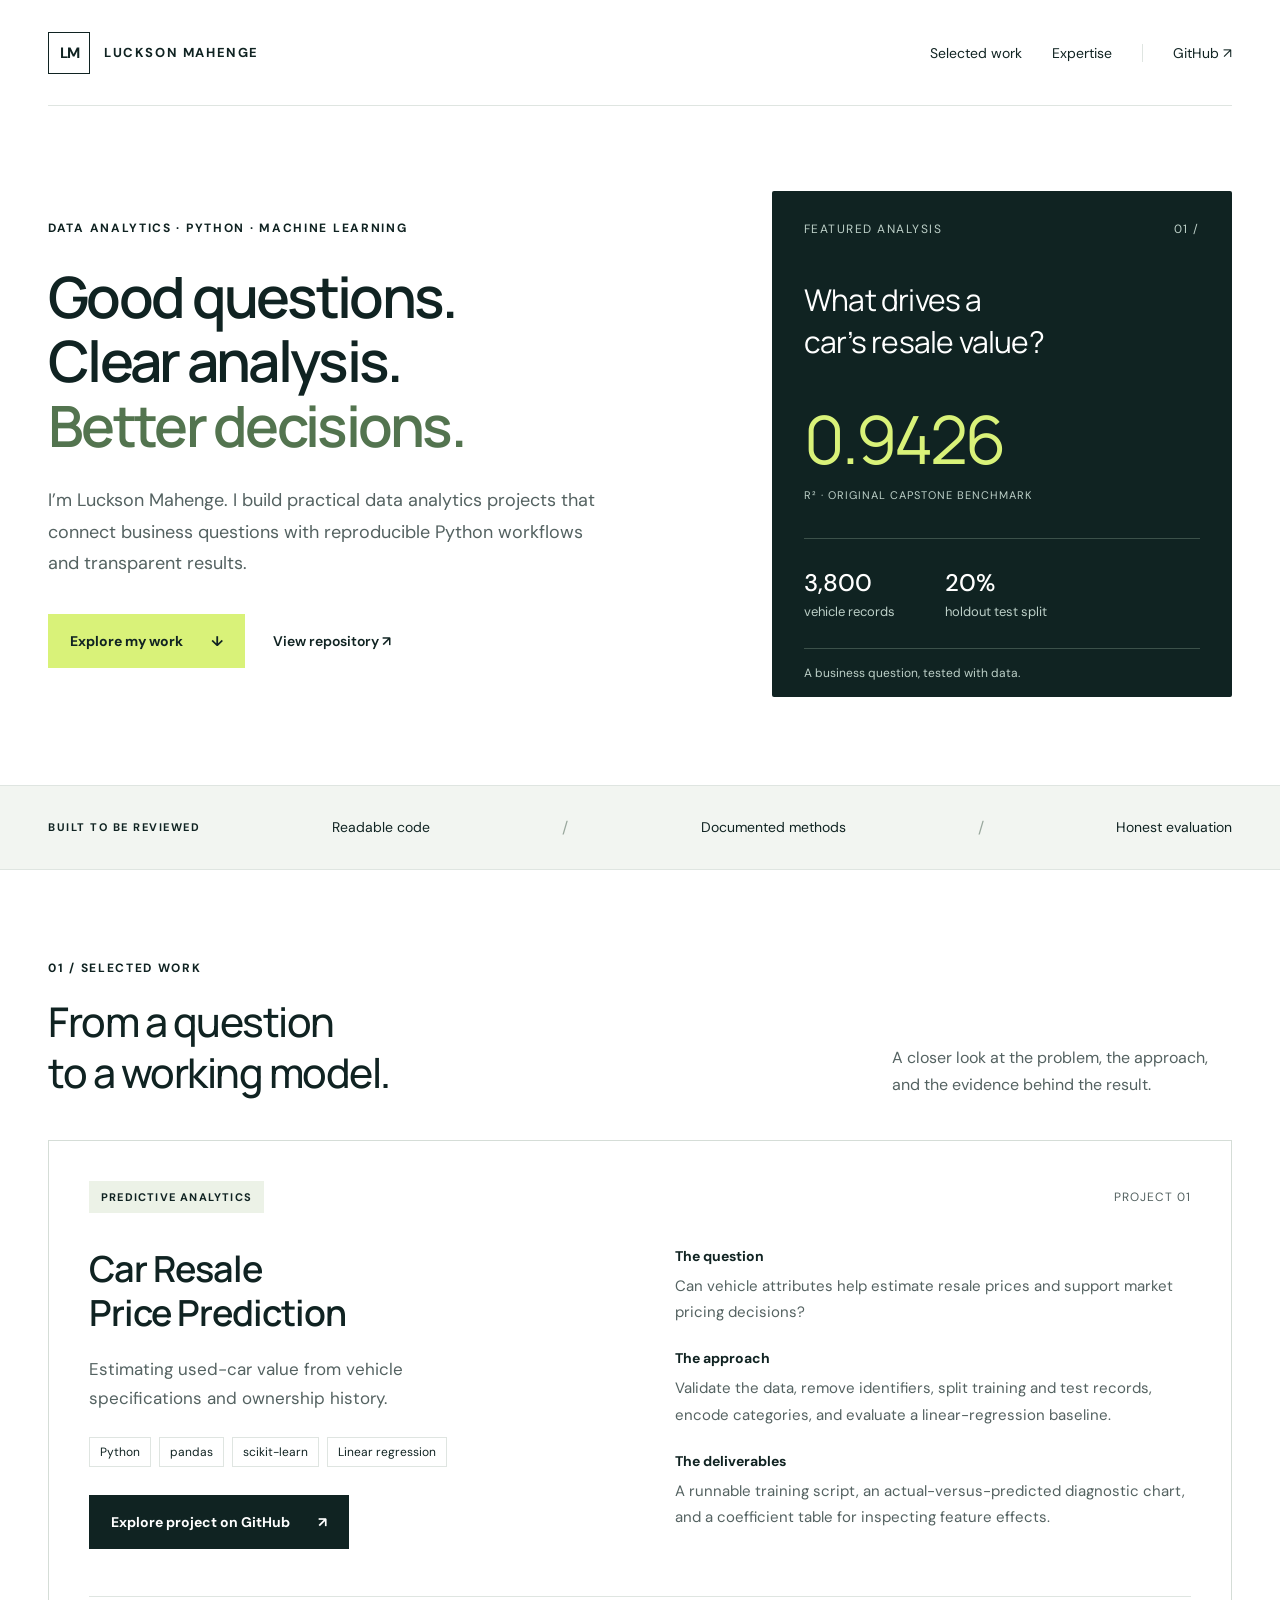
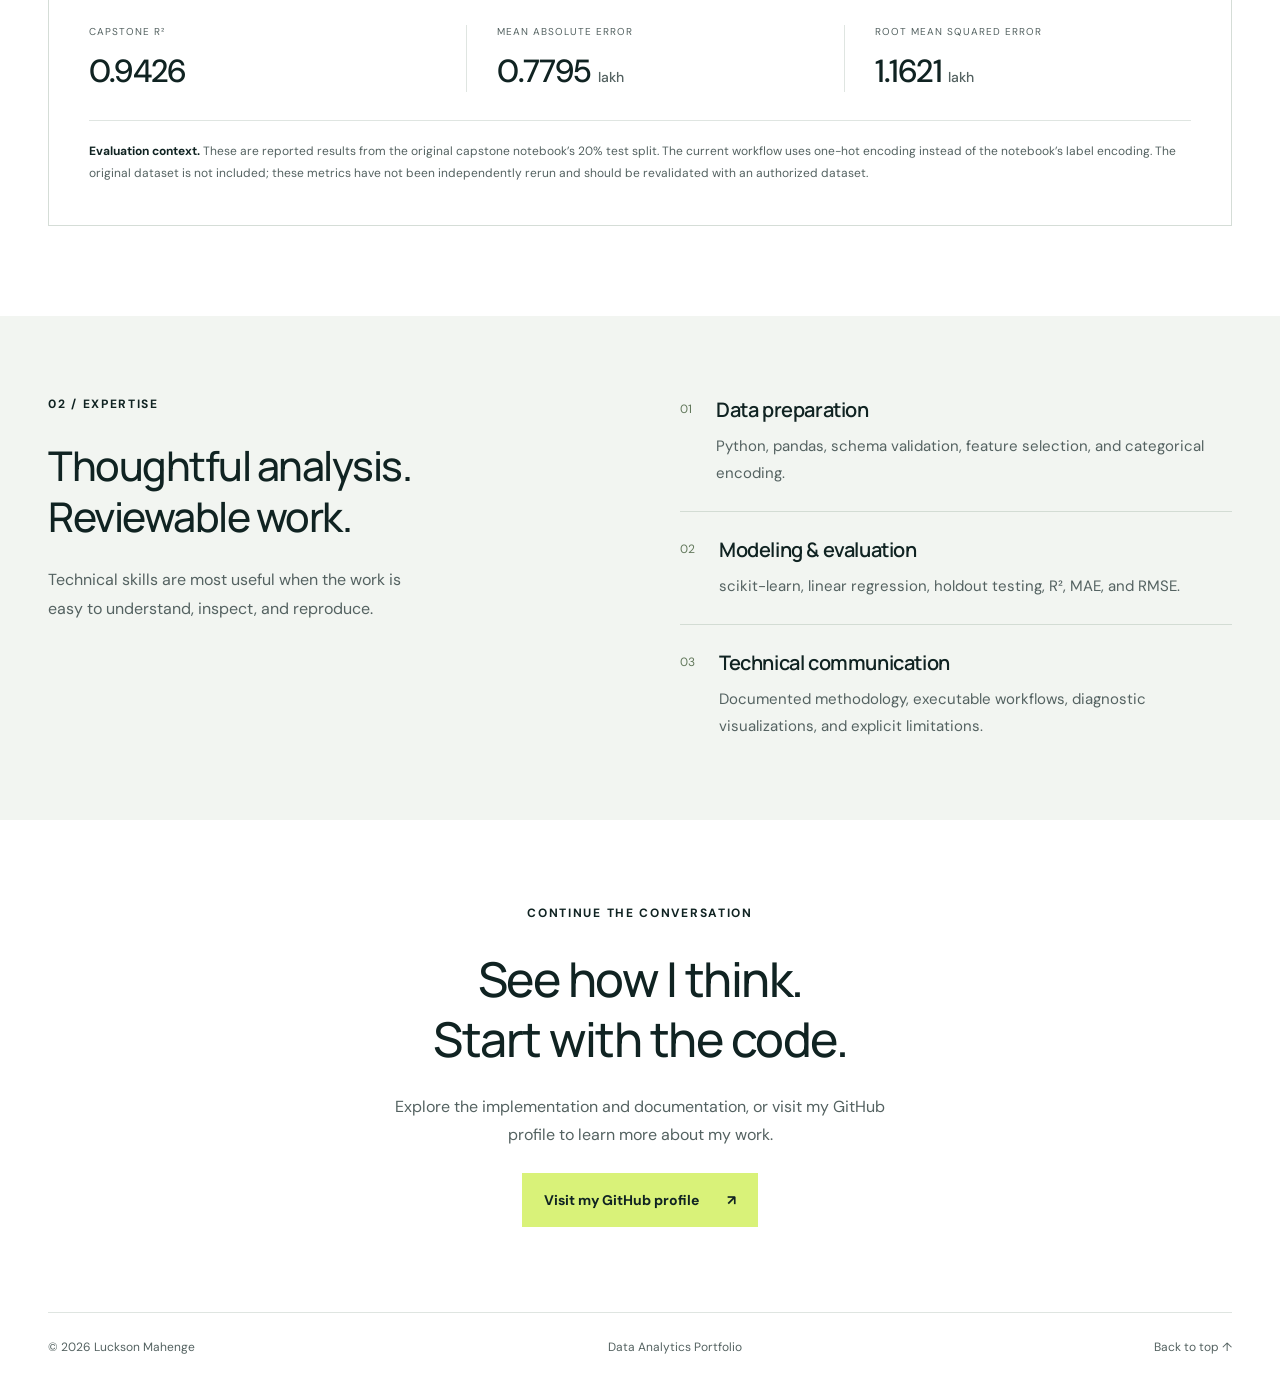
==== docs/index.html @ 67a55861 "Publish employer-focused Luckson Mahenge portfolio Update the GitHub Pages website with responsive l" ====
<!doctype html>
<html lang="en">
<head>
<meta charset="utf-8"><meta name="viewport" content="width=device-width,initial-scale=1">
<title>Luckson Mahenge — Data Analytics Portfolio</title>
<meta name="description" content="Explore Luckson Mahenge’s data analytics work: Python, reproducible regression workflows, and transparent model evaluation.">
<meta name="theme-color" content="#102322">
<link rel="icon" type="image/svg+xml" href="data:image/svg+xml,%3Csvg xmlns='http://www.w3.org/2000/svg' viewBox='0 0 32 32'%3E%3Crect width='32' height='32' rx='6' fill='%23102322'/%3E%3Cpath d='M8 8v16h16v-4H12V8z' fill='%23d9f279'/%3E%3C/svg%3E">
<link rel="stylesheet" href="styles.css">
</head>
<body id="top">
<a class="skip" href="#main">Skip to content</a>
<header class="wrap nav"><a class="brand" href="#top" aria-label="Luckson Mahenge home"><span class="monogram">LM</span><span>LUCKSON MAHENGE</span></a><nav aria-label="Main navigation"><a href="#work">Selected work</a><a href="#skills">Expertise</a><a class="nav-github" href="https://github.com/luckson-git">GitHub <span aria-hidden="true">↗</span></a></nav></header>
<main id="main">
<section class="hero wrap" aria-labelledby="hero-title"><div class="hero-copy"><p class="eyebrow">DATA ANALYTICS · PYTHON · MACHINE LEARNING</p><h1 id="hero-title">Good questions.<br>Clear analysis.<br><span>Better decisions.</span></h1><p class="intro">I’m Luckson Mahenge. I build practical data analytics projects that connect business questions with reproducible Python workflows and transparent results.</p><div class="actions"><a class="button primary" href="#work">Explore my work <span aria-hidden="true">↓</span></a><a class="text-link" href="https://github.com/luckson-git/my-portfolio">View repository <span aria-hidden="true">↗</span></a></div></div><aside class="hero-note"><div class="note-top"><span>FEATURED ANALYSIS</span><span>01 /</span></div><p class="note-title">What drives a<br>car’s resale value?</p><div class="big-score"><span>0.9426</span><small>R² · ORIGINAL CAPSTONE BENCHMARK</small></div><div class="note-bottom"><div><strong>3,800</strong><span>vehicle records</span></div><div><strong>20%</strong><span>holdout test split</span></div></div><p class="note-foot">A business question, tested with data.</p></aside></section>
<div class="strip"><div class="wrap"><span>BUILT TO BE REVIEWED</span><p>Readable code</p><i aria-hidden="true">/</i><p>Documented methods</p><i aria-hidden="true">/</i><p>Honest evaluation</p></div></div>
<section class="work wrap" id="work"><div class="section-head"><div><p class="eyebrow">01 / SELECTED WORK</p><h2>From a question<br>to a working model.</h2></div><p>A closer look at the problem, the approach, and the evidence behind the result.</p></div>
<article class="project"><div class="project-heading"><span class="pill">PREDICTIVE ANALYTICS</span><span class="project-index">PROJECT 01</span></div><div class="project-grid"><div><h3>Car Resale<br>Price Prediction</h3><p class="project-lede">Estimating used-car value from vehicle specifications and ownership history.</p><ul class="tags" aria-label="Project technologies"><li>Python</li><li>pandas</li><li>scikit-learn</li><li>Linear regression</li></ul><a class="button dark" href="https://github.com/luckson-git/my-portfolio/tree/main/car-price-prediction">Explore project on GitHub <span aria-hidden="true">↗</span></a></div><div class="case-study"><div><h4>The question</h4><p>Can vehicle attributes help estimate resale prices and support market pricing decisions?</p></div><div><h4>The approach</h4><p>Validate the data, remove identifiers, split training and test records, encode categories, and evaluate a linear-regression baseline.</p></div><div><h4>The deliverables</h4><p>A runnable training script, an actual-versus-predicted diagnostic chart, and a coefficient table for inspecting feature effects.</p></div></div></div>
<div class="results"><div><span>CAPSTONE R²</span><strong>0.9426</strong></div><div><span>MEAN ABSOLUTE ERROR</span><strong>0.7795 <small>lakh</small></strong></div><div><span>ROOT MEAN SQUARED ERROR</span><strong>1.1621 <small>lakh</small></strong></div></div><p class="method-note"><strong>Evaluation context.</strong> These are reported results from the original capstone notebook’s 20% test split. The current workflow uses one-hot encoding instead of the notebook’s label encoding. The original dataset is not included; these metrics have not been independently rerun and should be revalidated with an authorized dataset.</p>
</article></section>
<section class="expertise" id="skills"><div class="wrap expertise-grid"><div><p class="eyebrow">02 / EXPERTISE</p><h2>Thoughtful analysis.<br>Reviewable work.</h2><p class="expertise-intro">Technical skills are most useful when the work is easy to understand, inspect, and reproduce.</p></div><div class="skills-list"><div><span>01</span><div><h3>Data preparation</h3><p>Python, pandas, schema validation, feature selection, and categorical encoding.</p></div></div><div><span>02</span><div><h3>Modeling & evaluation</h3><p>scikit-learn, linear regression, holdout testing, R², MAE, and RMSE.</p></div></div><div><span>03</span><div><h3>Technical communication</h3><p>Documented methodology, executable workflows, diagnostic visualizations, and explicit limitations.</p></div></div></div></div></section>
<section class="closing wrap"><p class="eyebrow">CONTINUE THE CONVERSATION</p><h2>See how I think.<br>Start with the code.</h2><p>Explore the implementation and documentation, or visit my GitHub profile to learn more about my work.</p><a class="button primary" href="https://github.com/luckson-git">Visit my GitHub profile <span aria-hidden="true">↗</span></a></section>
</main><footer class="wrap"><span>© 2026 Luckson Mahenge</span><span>Data Analytics Portfolio</span><a href="#top">Back to top ↑</a></footer>
</body></html>
---- docs/styles.css ----
@import url('https://fonts.googleapis.com/css2?family=DM+Sans:wght@400;500;600;700&family=Manrope:wght@400;500;600;700;800&display=swap');
:root{--ink:#102322;--paper:#fff;--muted:#546261;--accent:#d9f279;--line:#dfe5e1;font-family:'DM Sans',Arial,sans-serif;color:var(--ink);background:var(--paper);font-synthesis:none}*{box-sizing:border-box}html{scroll-behavior:smooth;scroll-padding-top:24px}body{margin:0}a{color:inherit;text-decoration:none}a:focus-visible{outline:3px solid #527500;outline-offset:6px}a:hover{text-decoration:underline;text-underline-offset:5px}.wrap{width:min(1200px,calc(100% - 96px));margin-inline:auto}.nav{min-height:106px;display:flex;align-items:center;justify-content:space-between;border-bottom:1px solid var(--line);gap:24px}.brand{display:flex;align-items:center;gap:14px;font-size:13px;letter-spacing:1.6px;font-weight:700}.monogram{display:grid;place-items:center;width:42px;height:42px;border:1px solid var(--ink);font-size:15px;letter-spacing:-1px}.nav nav{display:flex;gap:30px;font-size:14px;align-items:center}.nav-github{border-left:1px solid var(--line);padding-left:30px}.hero{display:grid;grid-template-columns:1.4fr 1fr;gap:80px;padding-block:85px 88px;align-items:center}.eyebrow{font-size:12px;font-weight:700;letter-spacing:1.7px;margin:0 0 28px}h1,h2,h3,p{margin-top:0}h1,h2,h3{font-family:Manrope,Arial,sans-serif}h1{font-size:clamp(42px,4.45vw,64px);line-height:1.13;letter-spacing:-2.7px;font-weight:600;margin-bottom:28px}h1>span{color:#53744f}.intro{font-size:18px;line-height:1.75;max-width:560px;color:var(--muted)}.actions{display:flex;align-items:center;gap:28px;margin-top:34px}.button{display:inline-flex;justify-content:space-between;align-items:center;gap:28px;font-size:14px;font-weight:700;padding:18px 22px;min-height:54px;transition:transform .2s,background .2s}.button:hover{transform:translateY(-2px);text-decoration:none}.primary{background:var(--accent);color:var(--ink)}.primary:hover{background:#c9e762}.text-link{font-size:14px;font-weight:600}.hero-note{background:var(--ink);color:white;padding:30px 32px 0;position:relative;border-radius:2px}.note-top{display:flex;justify-content:space-between;font-size:12px;letter-spacing:1.5px;color:#bdd0c8}.note-title{font-family:Manrope,Arial,sans-serif;font-size:30px;line-height:1.4;margin-top:42px;letter-spacing:-.8px}.big-score{padding:3px 0 34px;border-bottom:1px solid #3c514a}.big-score>span{font-family:Manrope,Arial,sans-serif;display:block;font-size:clamp(46px,5.2vw,74px);line-height:1.3;letter-spacing:-3px;color:var(--accent)}.big-score small{font-size:11px;letter-spacing:1px;color:#bdd0c8}.note-bottom{display:flex;gap:50px;padding-block:28px}.note-bottom strong{font-size:24px;display:block;font-weight:500}.note-bottom span{display:block;font-size:13px;color:#bdd0c8;margin-top:5px}.note-foot{font-size:12px;color:#bdd0c8;border-top:1px solid #3c514a;padding:16px 0;margin:0}.strip{background:#f2f5f1;border-block:1px solid var(--line)}.strip .wrap{display:flex;align-items:center;justify-content:space-between;gap:18px;min-height:83px}.strip span{font-size:11px;letter-spacing:1.5px;font-weight:700}.strip p{margin:0;font-size:14px}.strip i{color:#9aa89e;font-style:normal}.work{padding-block:90px}.section-head{display:flex;justify-content:space-between;align-items:end;gap:50px;margin-bottom:42px}h2{font-size:clamp(30px,3.2vw,44px);font-weight:500;letter-spacing:-1.5px;line-height:1.25;margin-bottom:0}.section-head .eyebrow{margin-bottom:20px}.section-head>p{max-width:340px;color:var(--muted);line-height:1.7;margin:0}.project{border:1px solid #d5ddd7;padding:40px}.project-heading{display:flex;justify-content:space-between;align-items:center;margin-bottom:34px}.pill{background:#ecf2e7;font-size:11px;font-weight:700;letter-spacing:1.2px;padding:9px 12px}.project-index{font-size:12px;color:var(--muted);letter-spacing:1px}.project-grid{display:grid;grid-template-columns:1fr 1fr;gap:70px}.project h3{font-size:36px;line-height:1.22;letter-spacing:-1px;margin-bottom:20px;font-weight:600}.project-lede{font-size:17px;line-height:1.7;color:var(--muted);max-width:400px}.tags{display:flex;flex-wrap:wrap;gap:8px;list-style:none;padding:0;margin:24px 0 28px}.tags li{font-size:12px;border:1px solid var(--line);padding:6px 10px}.dark{background:var(--ink);color:white}.case-study>div{margin-bottom:24px}.case-study h4{font-size:14px;margin:0 0 8px}.case-study p{font-size:15px;color:var(--muted);line-height:1.75;margin:0}.results{display:grid;grid-template-columns:repeat(3,1fr);border-block:1px solid var(--line);margin-top:42px;padding:28px 0;gap:30px}.results>div+div{border-left:1px solid var(--line);padding-left:30px}.results span{display:block;font-size:10px;letter-spacing:1px;margin-bottom:12px;color:var(--muted)}.results strong{font-size:32px;letter-spacing:-.8px;font-weight:500}.results small{font-size:14px;color:var(--muted);letter-spacing:0}.method-note{font-size:12px;color:var(--muted);line-height:1.8;margin:20px 0 0}.method-note strong{color:var(--ink)}.expertise{background:#f2f5f1;padding:80px 0}.expertise-grid{display:grid;grid-template-columns:1fr 1fr;gap:80px}.expertise-intro{color:var(--muted);line-height:1.8;max-width:365px;margin-top:24px}.skills-list>div{display:flex;gap:24px;padding:24px 0;border-top:1px solid #d3dcd4}.skills-list>div:first-child{padding-top:0;border-top:0}.skills-list>div:last-child{padding-bottom:0}.skills-list>div>span{font-size:12px;color:#62785b;padding-top:5px}.skills-list h3{font-size:20px;font-weight:600;margin-bottom:10px;letter-spacing:-.4px}.skills-list p{font-size:15px;line-height:1.8;color:var(--muted);margin:0}.closing{text-align:center;padding-block:85px}.closing h2{font-size:48px}.closing>p:not(.eyebrow){max-width:500px;margin:24px auto;line-height:1.75;color:var(--muted)}footer{display:flex;justify-content:space-between;gap:24px;border-top:1px solid var(--line);padding-block:26px;font-size:12px;color:var(--muted)}.skip{position:absolute;left:20px;top:-100px;background:white;padding:16px;z-index:10}.skip:focus{top:15px}@media(min-width:1500px){.hero{padding-block:100px}}@media(max-width:1000px){.wrap{width:calc(100% - 48px)}.hero{gap:36px}.hero-note{padding:24px 24px 0}.actions{gap:20px;flex-wrap:wrap}.project-grid{gap:35px}.expertise-grid{gap:40px}.results strong{font-size:28px}}@media(max-width:700px){.wrap{width:calc(100% - 40px)}.nav{min-height:90px;flex-wrap:wrap;padding-block:20px;gap:18px}.brand{font-size:12px}.nav nav{gap:24px;width:100%;justify-content:space-between}.nav-github{padding-left:0;border:0}.hero{grid-template-columns:1fr;padding-block:45px;gap:40px}h1{font-size:44px;letter-spacing:-1.9px}.eyebrow{font-size:10px;letter-spacing:1.2px}.intro{font-size:16px}.hero-note{max-width:none}.note-title{margin-top:28px}.big-score>span{font-size:64px}.note-bottom{justify-content:space-between}.strip .wrap{flex-wrap:wrap;justify-content:flex-start;padding-block:20px;gap:14px}.strip span{width:100%}.strip p{font-size:12px}.strip i{font-size:12px}.work{padding-block:55px}.section-head{display:block}.section-head>p{margin-top:22px}.project{padding:24px}.project-grid,.expertise-grid{grid-template-columns:1fr;gap:32px}.project h3{font-size:32px}.project-heading{gap:10px}.pill,.project-index{font-size:10px}.results{grid-template-columns:1fr;gap:20px;margin-top:24px}.results>div{display:flex;justify-content:space-between;align-items:center;gap:12px}.results>div+div{padding:20px 0 0;border-left:0;border-top:1px solid var(--line)}.results span{margin:0;max-width:130px;font-size:10px;line-height:1.6}.results strong{font-size:28px;white-space:nowrap}.expertise{padding-block:50px}.closing{padding-block:55px}.closing h2{font-size:36px}footer{flex-wrap:wrap;font-size:11px}footer>span:nth-child(2){display:none}}@media(prefers-reduced-motion:reduce){html{scroll-behavior:auto}.button{transition:none}}
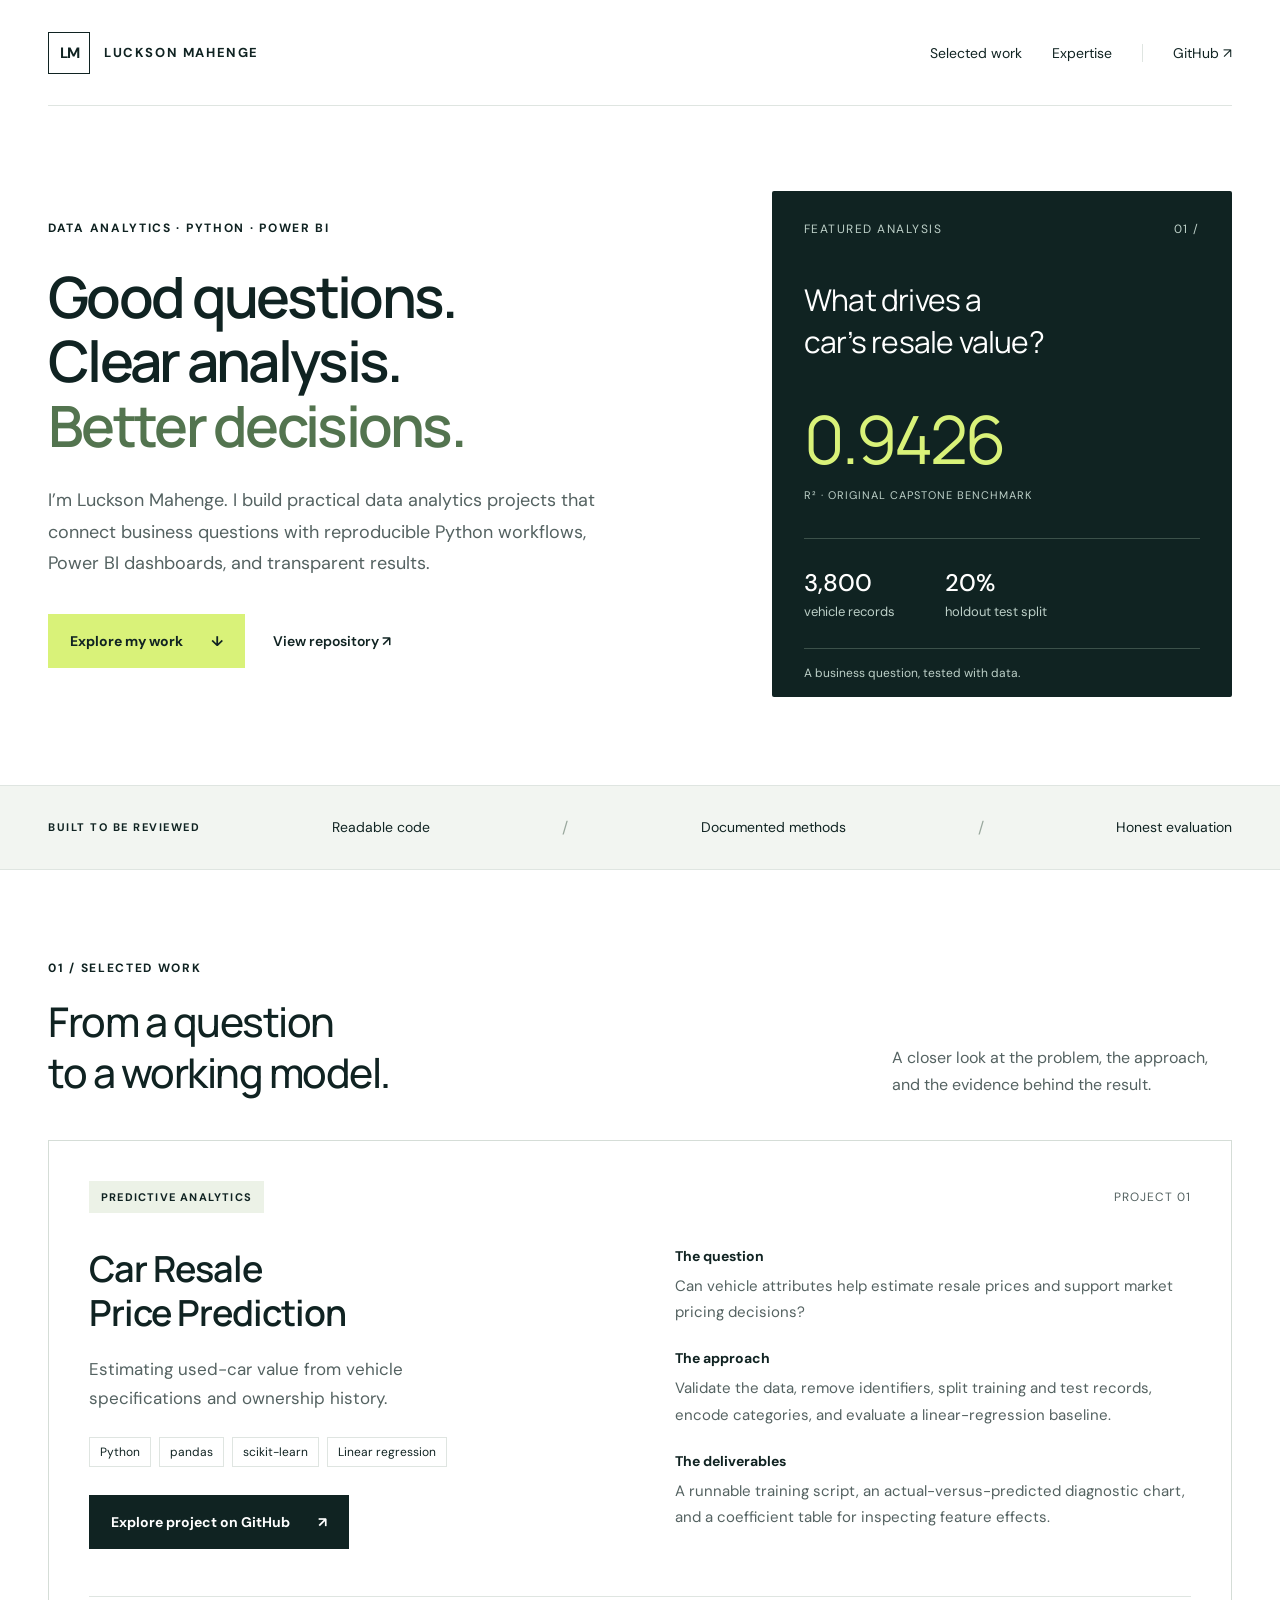
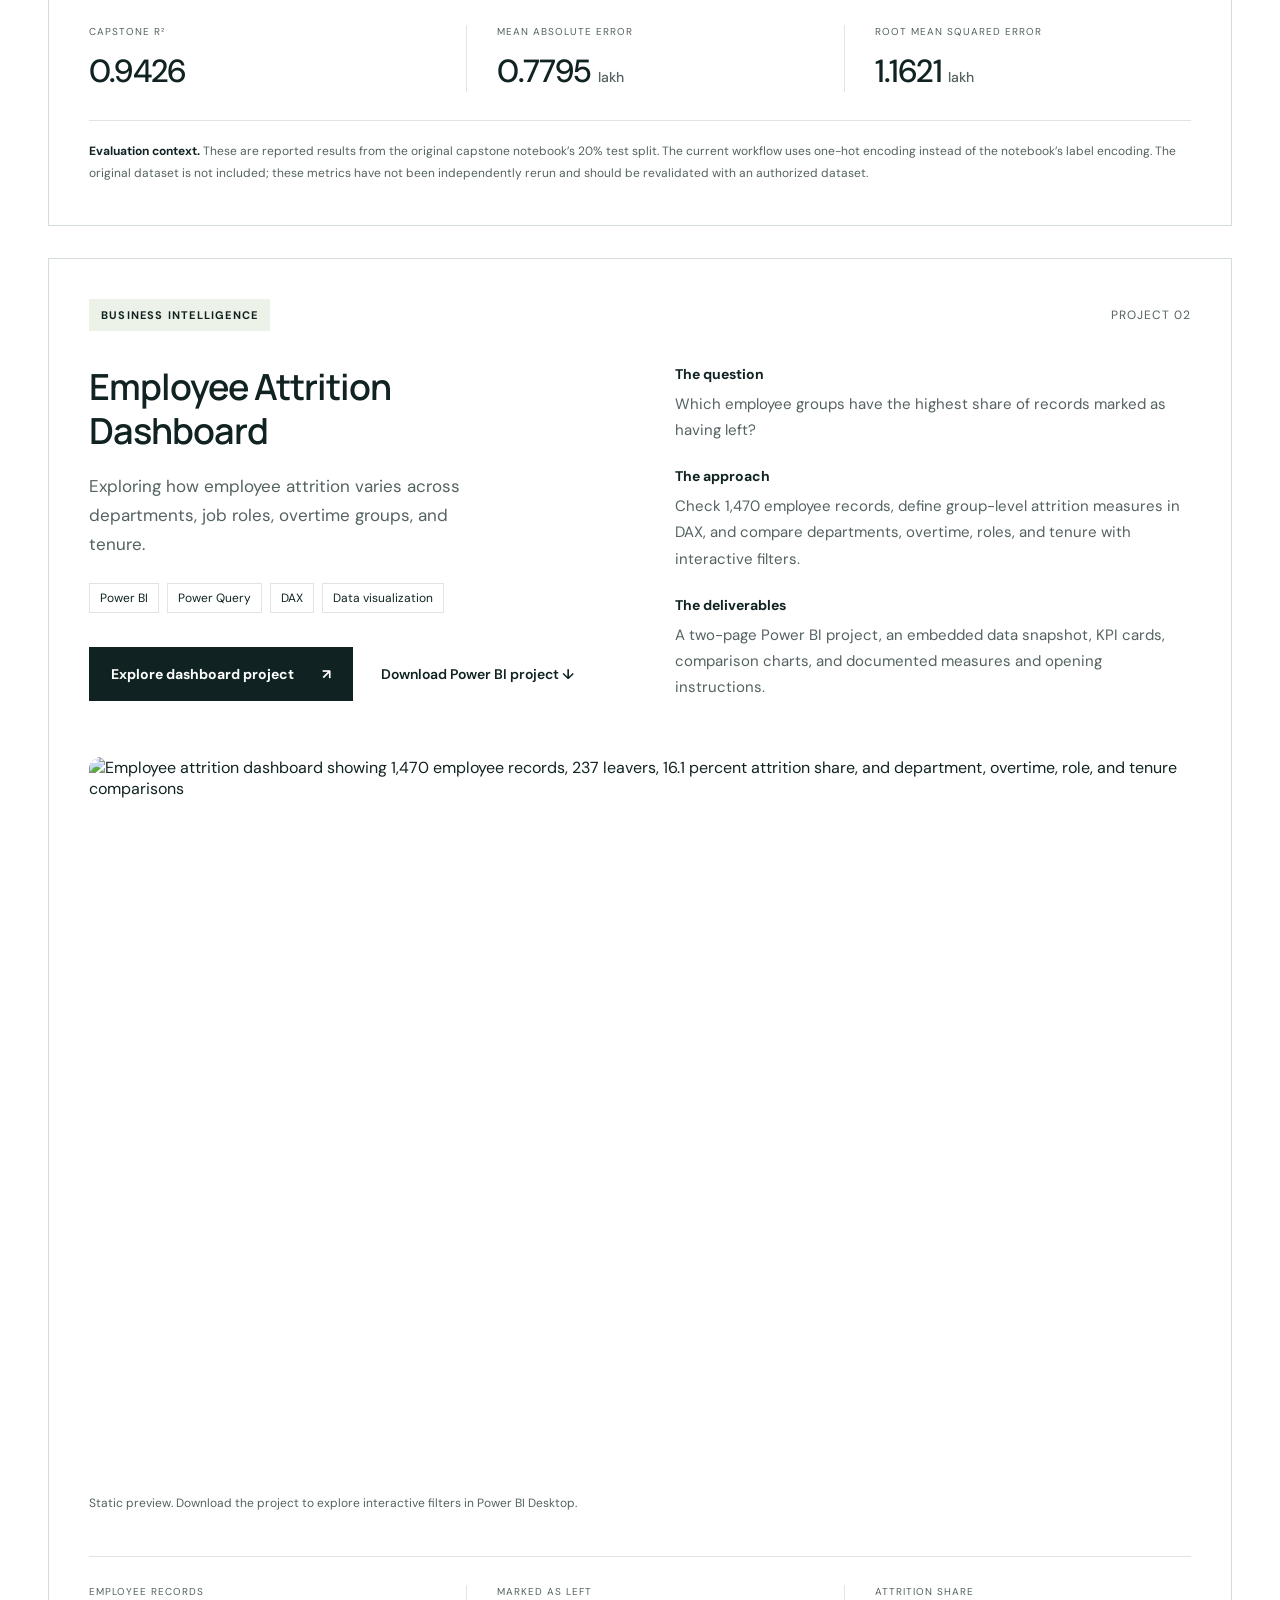
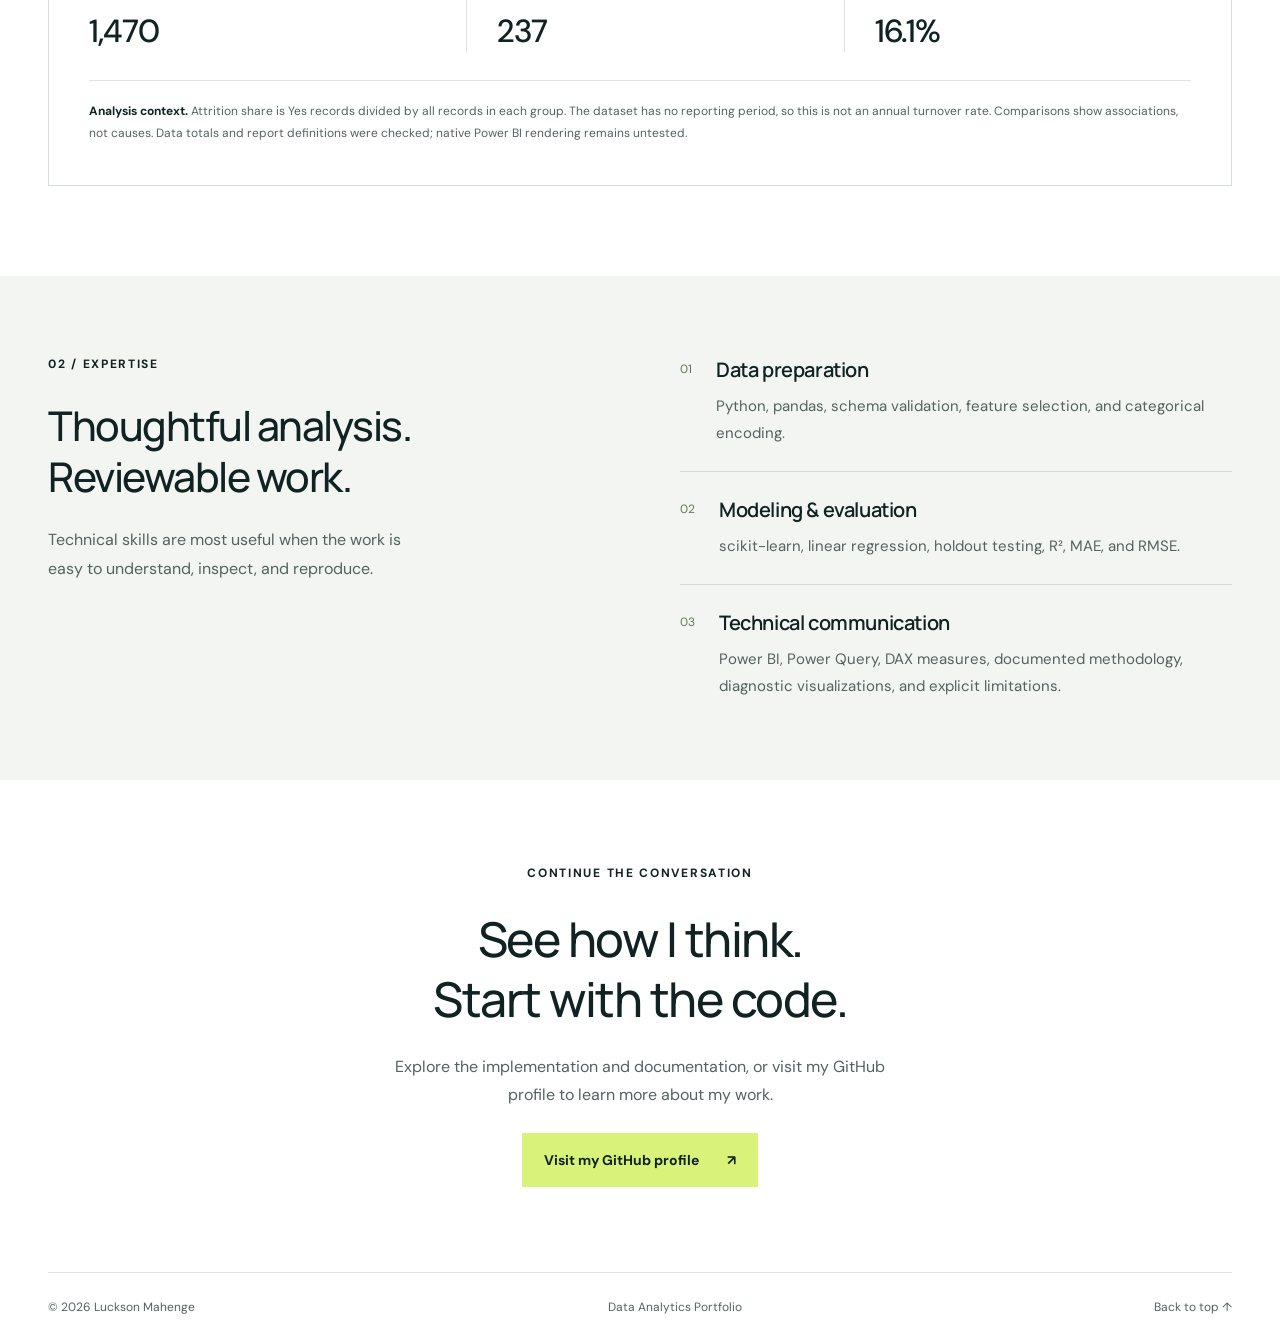
==== commit 715075d3: "Add employee attrition dashboard to GitHub Pages portfolio" ====
--- a/docs/index.html
+++ b/docs/index.html
@@ -3,7 +3,7 @@
 <head>
 <meta charset="utf-8"><meta name="viewport" content="width=device-width,initial-scale=1">
 <title>Luckson Mahenge — Data Analytics Portfolio</title>
-<meta name="description" content="Explore Luckson Mahenge’s data analytics work: Python, reproducible regression workflows, and transparent model evaluation.">
+<meta name="description" content="Explore Luckson Mahenge’s data analytics work: Python, Power BI dashboards, reproducible regression workflows, and transparent evaluation.">
 <meta name="theme-color" content="#102322">
 <link rel="icon" type="image/svg+xml" href="data:image/svg+xml,%3Csvg xmlns='http://www.w3.org/2000/svg' viewBox='0 0 32 32'%3E%3Crect width='32' height='32' rx='6' fill='%23102322'/%3E%3Cpath d='M8 8v16h16v-4H12V8z' fill='%23d9f279'/%3E%3C/svg%3E">
 <link rel="stylesheet" href="styles.css">
@@ -12,13 +12,15 @@
 <a class="skip" href="#main">Skip to content</a>
 <header class="wrap nav"><a class="brand" href="#top" aria-label="Luckson Mahenge home"><span class="monogram">LM</span><span>LUCKSON MAHENGE</span></a><nav aria-label="Main navigation"><a href="#work">Selected work</a><a href="#skills">Expertise</a><a class="nav-github" href="https://github.com/luckson-git">GitHub <span aria-hidden="true">↗</span></a></nav></header>
 <main id="main">
-<section class="hero wrap" aria-labelledby="hero-title"><div class="hero-copy"><p class="eyebrow">DATA ANALYTICS · PYTHON · MACHINE LEARNING</p><h1 id="hero-title">Good questions.<br>Clear analysis.<br><span>Better decisions.</span></h1><p class="intro">I’m Luckson Mahenge. I build practical data analytics projects that connect business questions with reproducible Python workflows and transparent results.</p><div class="actions"><a class="button primary" href="#work">Explore my work <span aria-hidden="true">↓</span></a><a class="text-link" href="https://github.com/luckson-git/my-portfolio">View repository <span aria-hidden="true">↗</span></a></div></div><aside class="hero-note"><div class="note-top"><span>FEATURED ANALYSIS</span><span>01 /</span></div><p class="note-title">What drives a<br>car’s resale value?</p><div class="big-score"><span>0.9426</span><small>R² · ORIGINAL CAPSTONE BENCHMARK</small></div><div class="note-bottom"><div><strong>3,800</strong><span>vehicle records</span></div><div><strong>20%</strong><span>holdout test split</span></div></div><p class="note-foot">A business question, tested with data.</p></aside></section>
+<section class="hero wrap" aria-labelledby="hero-title"><div class="hero-copy"><p class="eyebrow">DATA ANALYTICS · PYTHON · POWER BI</p><h1 id="hero-title">Good questions.<br>Clear analysis.<br><span>Better decisions.</span></h1><p class="intro">I’m Luckson Mahenge. I build practical data analytics projects that connect business questions with reproducible Python workflows, Power BI dashboards, and transparent results.</p><div class="actions"><a class="button primary" href="#work">Explore my work <span aria-hidden="true">↓</span></a><a class="text-link" href="https://github.com/luckson-git/my-portfolio">View repository <span aria-hidden="true">↗</span></a></div></div><aside class="hero-note"><div class="note-top"><span>FEATURED ANALYSIS</span><span>01 /</span></div><p class="note-title">What drives a<br>car’s resale value?</p><div class="big-score"><span>0.9426</span><small>R² · ORIGINAL CAPSTONE BENCHMARK</small></div><div class="note-bottom"><div><strong>3,800</strong><span>vehicle records</span></div><div><strong>20%</strong><span>holdout test split</span></div></div><p class="note-foot">A business question, tested with data.</p></aside></section>
 <div class="strip"><div class="wrap"><span>BUILT TO BE REVIEWED</span><p>Readable code</p><i aria-hidden="true">/</i><p>Documented methods</p><i aria-hidden="true">/</i><p>Honest evaluation</p></div></div>
 <section class="work wrap" id="work"><div class="section-head"><div><p class="eyebrow">01 / SELECTED WORK</p><h2>From a question<br>to a working model.</h2></div><p>A closer look at the problem, the approach, and the evidence behind the result.</p></div>
 <article class="project"><div class="project-heading"><span class="pill">PREDICTIVE ANALYTICS</span><span class="project-index">PROJECT 01</span></div><div class="project-grid"><div><h3>Car Resale<br>Price Prediction</h3><p class="project-lede">Estimating used-car value from vehicle specifications and ownership history.</p><ul class="tags" aria-label="Project technologies"><li>Python</li><li>pandas</li><li>scikit-learn</li><li>Linear regression</li></ul><a class="button dark" href="https://github.com/luckson-git/my-portfolio/tree/main/car-price-prediction">Explore project on GitHub <span aria-hidden="true">↗</span></a></div><div class="case-study"><div><h4>The question</h4><p>Can vehicle attributes help estimate resale prices and support market pricing decisions?</p></div><div><h4>The approach</h4><p>Validate the data, remove identifiers, split training and test records, encode categories, and evaluate a linear-regression baseline.</p></div><div><h4>The deliverables</h4><p>A runnable training script, an actual-versus-predicted diagnostic chart, and a coefficient table for inspecting feature effects.</p></div></div></div>
 <div class="results"><div><span>CAPSTONE R²</span><strong>0.9426</strong></div><div><span>MEAN ABSOLUTE ERROR</span><strong>0.7795 <small>lakh</small></strong></div><div><span>ROOT MEAN SQUARED ERROR</span><strong>1.1621 <small>lakh</small></strong></div></div><p class="method-note"><strong>Evaluation context.</strong> These are reported results from the original capstone notebook’s 20% test split. The current workflow uses one-hot encoding instead of the notebook’s label encoding. The original dataset is not included; these metrics have not been independently rerun and should be revalidated with an authorized dataset.</p>
-</article></section>
-<section class="expertise" id="skills"><div class="wrap expertise-grid"><div><p class="eyebrow">02 / EXPERTISE</p><h2>Thoughtful analysis.<br>Reviewable work.</h2><p class="expertise-intro">Technical skills are most useful when the work is easy to understand, inspect, and reproduce.</p></div><div class="skills-list"><div><span>01</span><div><h3>Data preparation</h3><p>Python, pandas, schema validation, feature selection, and categorical encoding.</p></div></div><div><span>02</span><div><h3>Modeling & evaluation</h3><p>scikit-learn, linear regression, holdout testing, R², MAE, and RMSE.</p></div></div><div><span>03</span><div><h3>Technical communication</h3><p>Documented methodology, executable workflows, diagnostic visualizations, and explicit limitations.</p></div></div></div></div></section>
+</article>
+<article class="project" id="employee-attrition" style="margin-top:32px"><div class="project-heading"><span class="pill">BUSINESS INTELLIGENCE</span><span class="project-index">PROJECT 02</span></div><div class="project-grid"><div><h3>Employee Attrition<br>Dashboard</h3><p class="project-lede">Exploring how employee attrition varies across departments, job roles, overtime groups, and tenure.</p><ul class="tags" aria-label="Dashboard technologies"><li>Power BI</li><li>Power Query</li><li>DAX</li><li>Data visualization</li></ul><div class="actions" style="flex-wrap:wrap"><a class="button dark" href="https://github.com/luckson-git/my-portfolio/tree/main/employee-attrition-powerbi">Explore dashboard project <span aria-hidden="true">↗</span></a><a class="text-link" href="https://github.com/luckson-git/my-portfolio/raw/refs/heads/main/employee-attrition-powerbi/Employee%20Attrition%20Power%20BI.zip">Download Power BI project <span aria-hidden="true">↓</span></a></div></div><div class="case-study"><div><h4>The question</h4><p>Which employee groups have the highest share of records marked as having left?</p></div><div><h4>The approach</h4><p>Check 1,470 employee records, define group-level attrition measures in DAX, and compare departments, overtime, roles, and tenure with interactive filters.</p></div><div><h4>The deliverables</h4><p>A two-page Power BI project, an embedded data snapshot, KPI cards, comparison charts, and documented measures and opening instructions.</p></div></div></div><figure style="margin:32px 0 0"><a href="https://github.com/luckson-git/my-portfolio/blob/main/employee-attrition-powerbi/Attrition%20preview.png"><img src="https://github.com/luckson-git/my-portfolio/blob/main/employee-attrition-powerbi/Attrition%20preview.png?raw=true" alt="Employee attrition dashboard showing 1,470 employee records, 237 leavers, 16.1 percent attrition share, and department, overtime, role, and tenure comparisons" width="1600" height="1040" loading="lazy" style="display:block;width:100%;height:auto;border-radius:12px"></a><figcaption class="method-note">Static preview. Download the project to explore interactive filters in Power BI Desktop.</figcaption></figure><div class="results"><div><span>EMPLOYEE RECORDS</span><strong>1,470</strong></div><div><span>MARKED AS LEFT</span><strong>237</strong></div><div><span>ATTRITION SHARE</span><strong>16.1%</strong></div></div><p class="method-note"><strong>Analysis context.</strong> Attrition share is Yes records divided by all records in each group. The dataset has no reporting period, so this is not an annual turnover rate. Comparisons show associations, not causes. Data totals and report definitions were checked; native Power BI rendering remains untested.</p></article>
+</section>
+<section class="expertise" id="skills"><div class="wrap expertise-grid"><div><p class="eyebrow">02 / EXPERTISE</p><h2>Thoughtful analysis.<br>Reviewable work.</h2><p class="expertise-intro">Technical skills are most useful when the work is easy to understand, inspect, and reproduce.</p></div><div class="skills-list"><div><span>01</span><div><h3>Data preparation</h3><p>Python, pandas, schema validation, feature selection, and categorical encoding.</p></div></div><div><span>02</span><div><h3>Modeling & evaluation</h3><p>scikit-learn, linear regression, holdout testing, R², MAE, and RMSE.</p></div></div><div><span>03</span><div><h3>Technical communication</h3><p>Power BI, Power Query, DAX measures, documented methodology, diagnostic visualizations, and explicit limitations.</p></div></div></div></div></section>
 <section class="closing wrap"><p class="eyebrow">CONTINUE THE CONVERSATION</p><h2>See how I think.<br>Start with the code.</h2><p>Explore the implementation and documentation, or visit my GitHub profile to learn more about my work.</p><a class="button primary" href="https://github.com/luckson-git">Visit my GitHub profile <span aria-hidden="true">↗</span></a></section>
 </main><footer class="wrap"><span>© 2026 Luckson Mahenge</span><span>Data Analytics Portfolio</span><a href="#top">Back to top ↑</a></footer>
 </body></html>
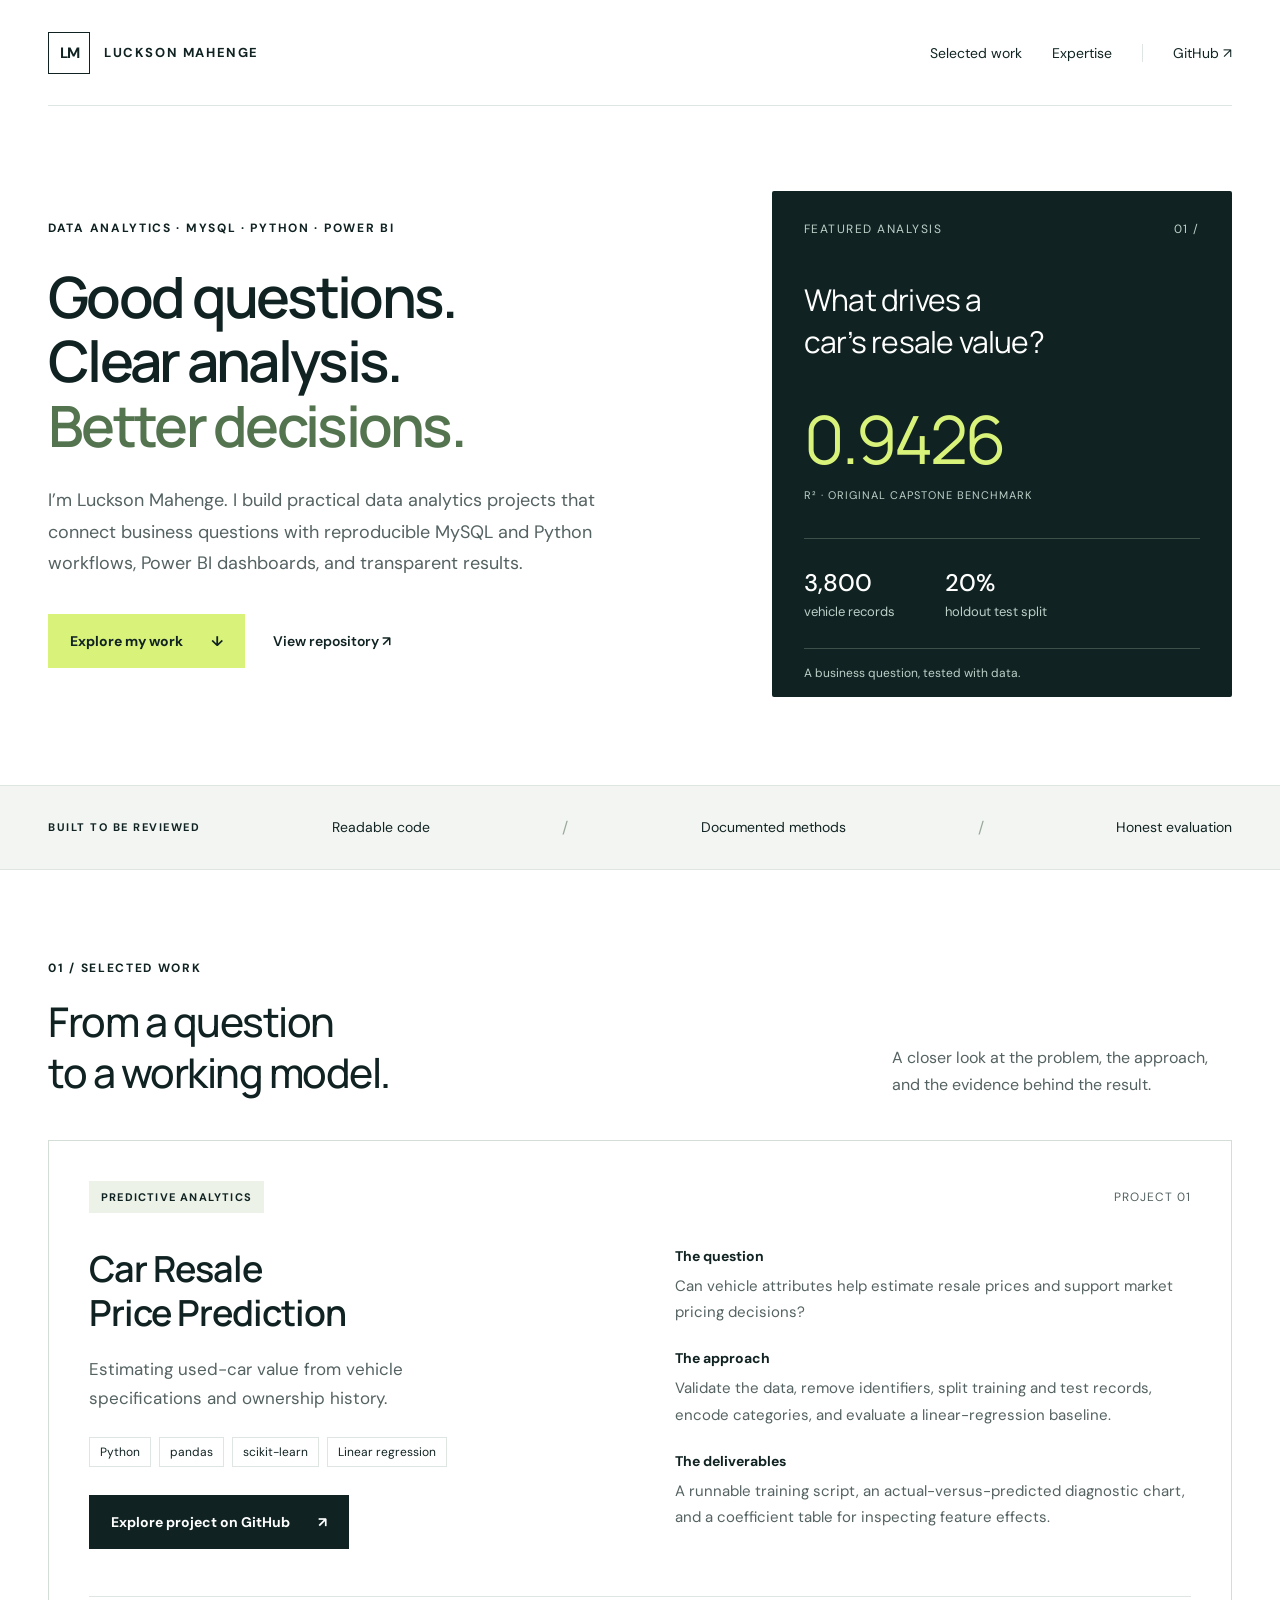
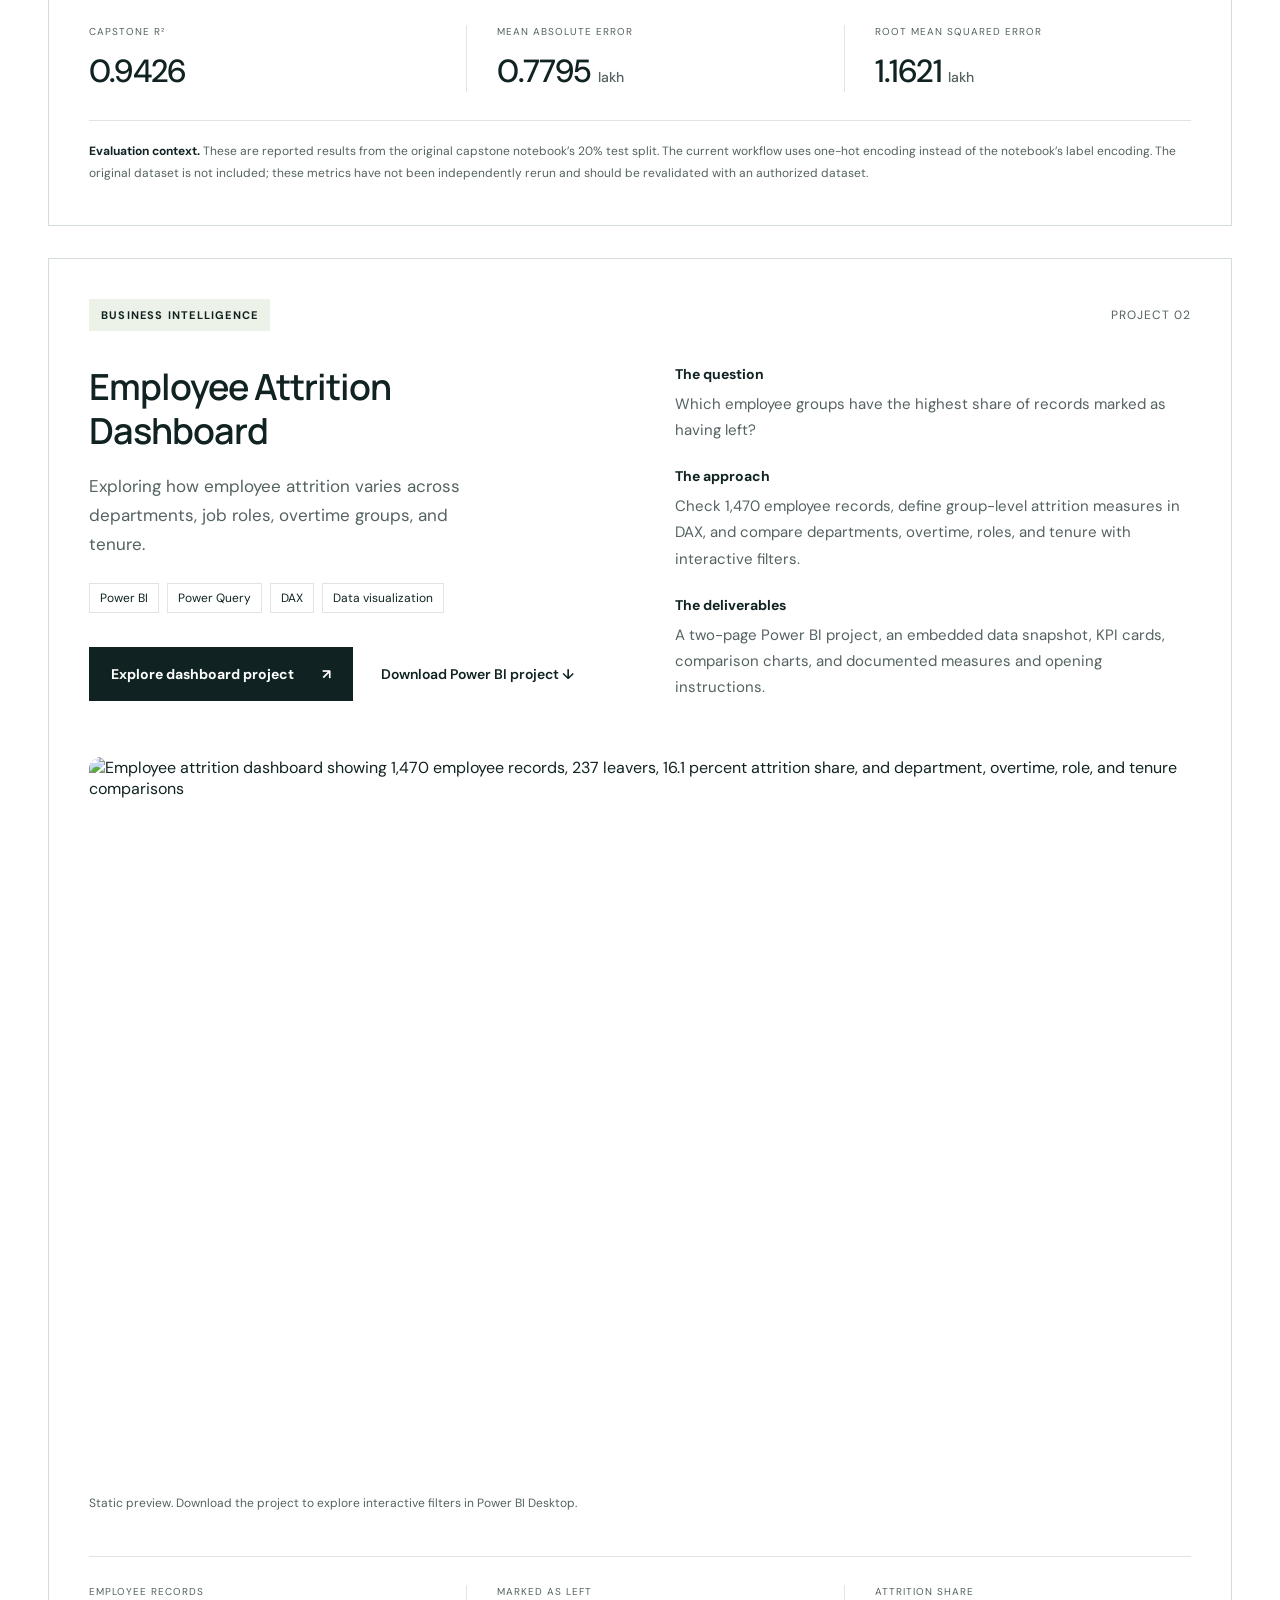
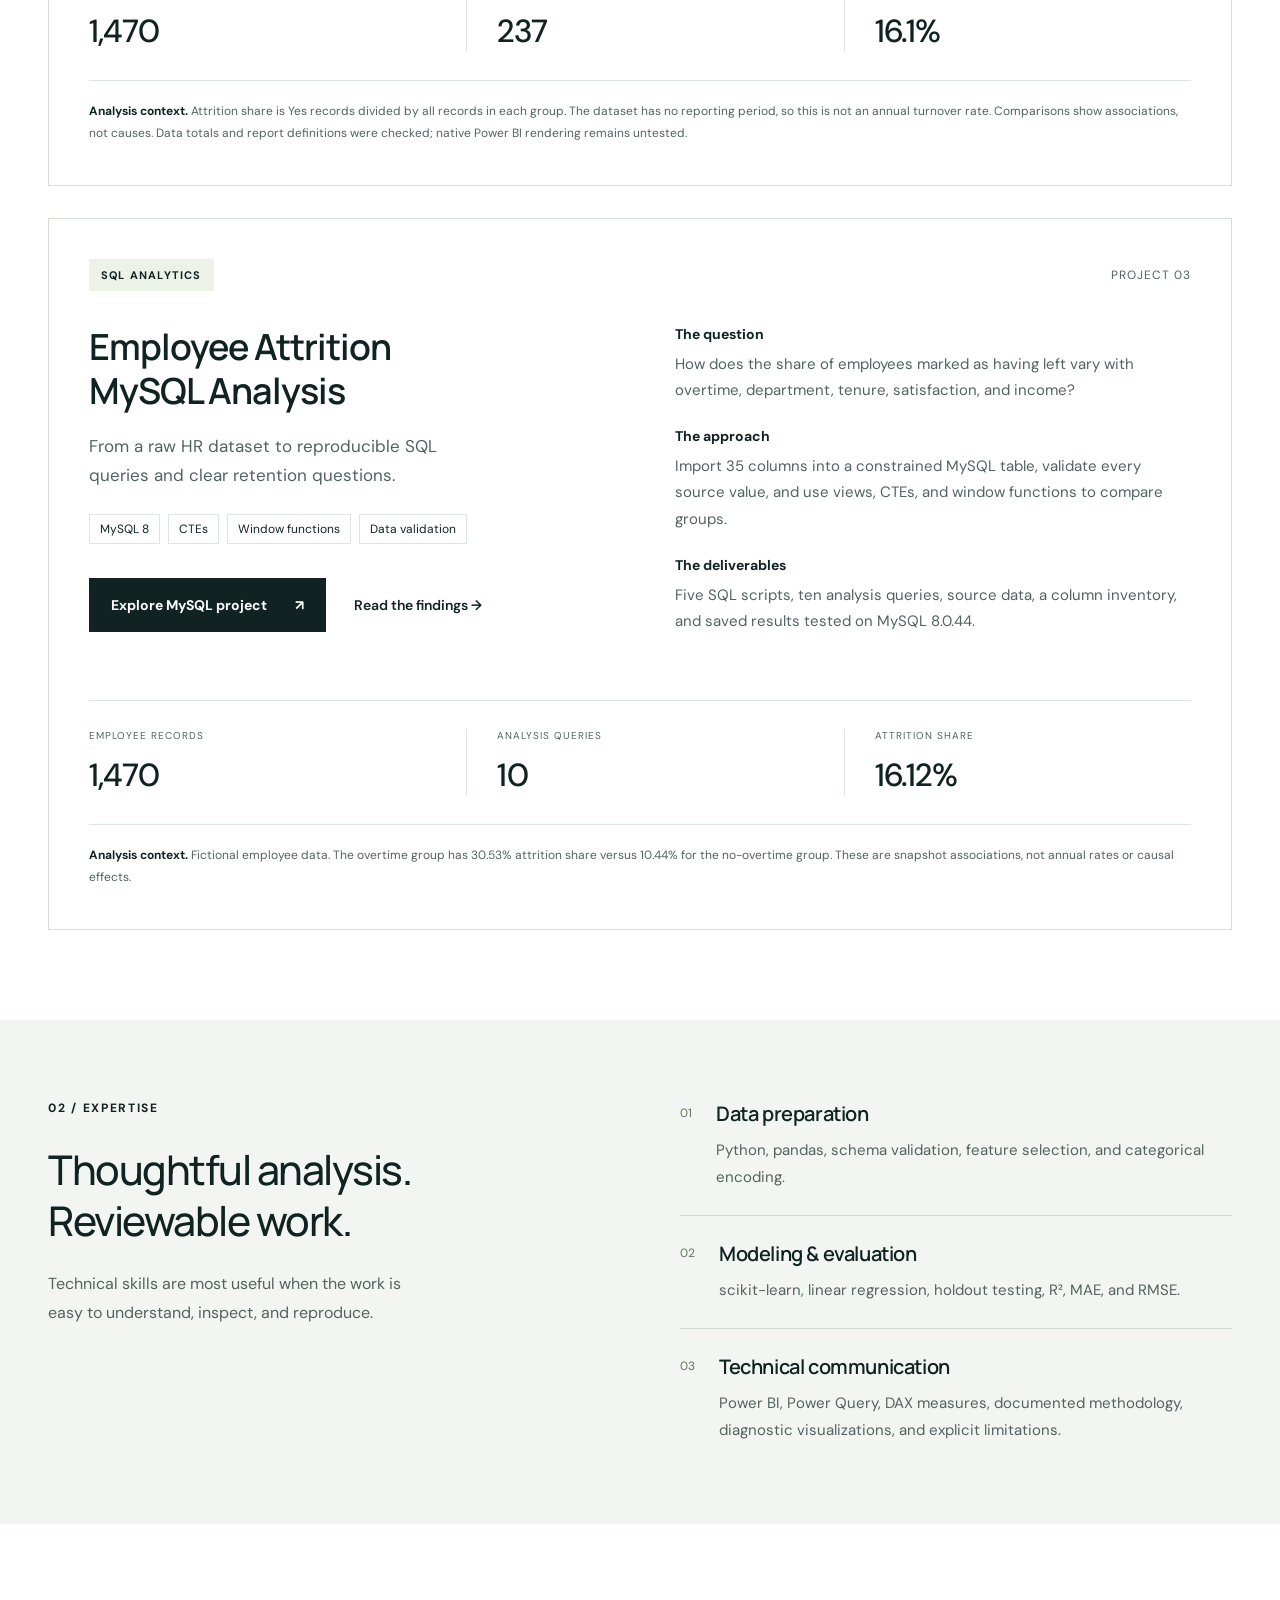
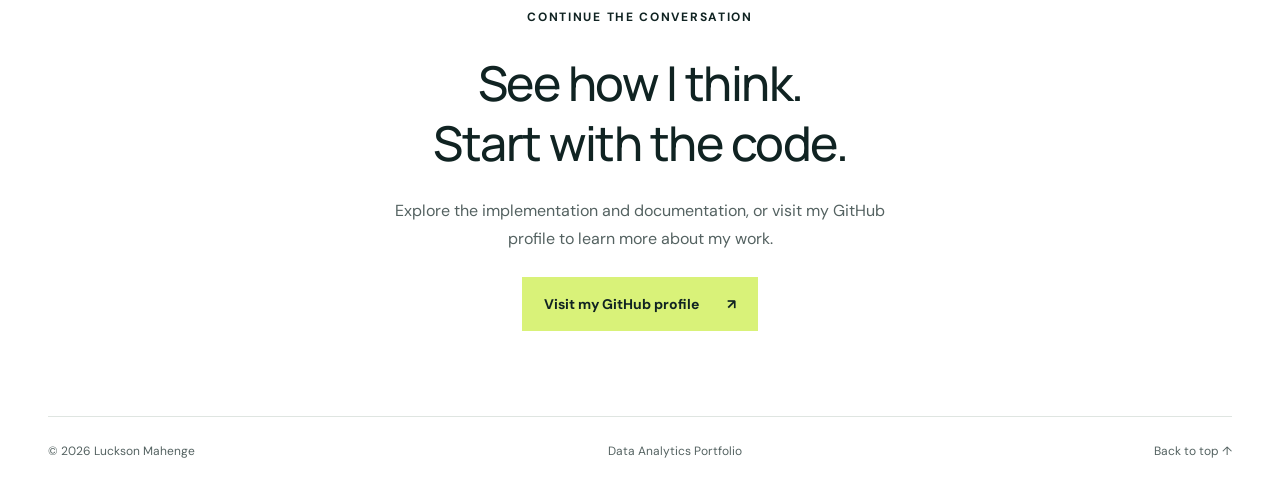
==== commit a4e0d0d2: "Publish MySQL portfolio case study" ====
--- a/docs/index.html
+++ b/docs/index.html
@@ -1,26 +1,27 @@
-<!doctype html>
-<html lang="en">
-<head>
-<meta charset="utf-8"><meta name="viewport" content="width=device-width,initial-scale=1">
-<title>Luckson Mahenge — Data Analytics Portfolio</title>
-<meta name="description" content="Explore Luckson Mahenge’s data analytics work: Python, Power BI dashboards, reproducible regression workflows, and transparent evaluation.">
-<meta name="theme-color" content="#102322">
-<link rel="icon" type="image/svg+xml" href="data:image/svg+xml,%3Csvg xmlns='http://www.w3.org/2000/svg' viewBox='0 0 32 32'%3E%3Crect width='32' height='32' rx='6' fill='%23102322'/%3E%3Cpath d='M8 8v16h16v-4H12V8z' fill='%23d9f279'/%3E%3C/svg%3E">
-<link rel="stylesheet" href="styles.css">
-</head>
-<body id="top">
-<a class="skip" href="#main">Skip to content</a>
-<header class="wrap nav"><a class="brand" href="#top" aria-label="Luckson Mahenge home"><span class="monogram">LM</span><span>LUCKSON MAHENGE</span></a><nav aria-label="Main navigation"><a href="#work">Selected work</a><a href="#skills">Expertise</a><a class="nav-github" href="https://github.com/luckson-git">GitHub <span aria-hidden="true">↗</span></a></nav></header>
-<main id="main">
-<section class="hero wrap" aria-labelledby="hero-title"><div class="hero-copy"><p class="eyebrow">DATA ANALYTICS · PYTHON · POWER BI</p><h1 id="hero-title">Good questions.<br>Clear analysis.<br><span>Better decisions.</span></h1><p class="intro">I’m Luckson Mahenge. I build practical data analytics projects that connect business questions with reproducible Python workflows, Power BI dashboards, and transparent results.</p><div class="actions"><a class="button primary" href="#work">Explore my work <span aria-hidden="true">↓</span></a><a class="text-link" href="https://github.com/luckson-git/my-portfolio">View repository <span aria-hidden="true">↗</span></a></div></div><aside class="hero-note"><div class="note-top"><span>FEATURED ANALYSIS</span><span>01 /</span></div><p class="note-title">What drives a<br>car’s resale value?</p><div class="big-score"><span>0.9426</span><small>R² · ORIGINAL CAPSTONE BENCHMARK</small></div><div class="note-bottom"><div><strong>3,800</strong><span>vehicle records</span></div><div><strong>20%</strong><span>holdout test split</span></div></div><p class="note-foot">A business question, tested with data.</p></aside></section>
-<div class="strip"><div class="wrap"><span>BUILT TO BE REVIEWED</span><p>Readable code</p><i aria-hidden="true">/</i><p>Documented methods</p><i aria-hidden="true">/</i><p>Honest evaluation</p></div></div>
-<section class="work wrap" id="work"><div class="section-head"><div><p class="eyebrow">01 / SELECTED WORK</p><h2>From a question<br>to a working model.</h2></div><p>A closer look at the problem, the approach, and the evidence behind the result.</p></div>
-<article class="project"><div class="project-heading"><span class="pill">PREDICTIVE ANALYTICS</span><span class="project-index">PROJECT 01</span></div><div class="project-grid"><div><h3>Car Resale<br>Price Prediction</h3><p class="project-lede">Estimating used-car value from vehicle specifications and ownership history.</p><ul class="tags" aria-label="Project technologies"><li>Python</li><li>pandas</li><li>scikit-learn</li><li>Linear regression</li></ul><a class="button dark" href="https://github.com/luckson-git/my-portfolio/tree/main/car-price-prediction">Explore project on GitHub <span aria-hidden="true">↗</span></a></div><div class="case-study"><div><h4>The question</h4><p>Can vehicle attributes help estimate resale prices and support market pricing decisions?</p></div><div><h4>The approach</h4><p>Validate the data, remove identifiers, split training and test records, encode categories, and evaluate a linear-regression baseline.</p></div><div><h4>The deliverables</h4><p>A runnable training script, an actual-versus-predicted diagnostic chart, and a coefficient table for inspecting feature effects.</p></div></div></div>
-<div class="results"><div><span>CAPSTONE R²</span><strong>0.9426</strong></div><div><span>MEAN ABSOLUTE ERROR</span><strong>0.7795 <small>lakh</small></strong></div><div><span>ROOT MEAN SQUARED ERROR</span><strong>1.1621 <small>lakh</small></strong></div></div><p class="method-note"><strong>Evaluation context.</strong> These are reported results from the original capstone notebook’s 20% test split. The current workflow uses one-hot encoding instead of the notebook’s label encoding. The original dataset is not included; these metrics have not been independently rerun and should be revalidated with an authorized dataset.</p>
-</article>
-<article class="project" id="employee-attrition" style="margin-top:32px"><div class="project-heading"><span class="pill">BUSINESS INTELLIGENCE</span><span class="project-index">PROJECT 02</span></div><div class="project-grid"><div><h3>Employee Attrition<br>Dashboard</h3><p class="project-lede">Exploring how employee attrition varies across departments, job roles, overtime groups, and tenure.</p><ul class="tags" aria-label="Dashboard technologies"><li>Power BI</li><li>Power Query</li><li>DAX</li><li>Data visualization</li></ul><div class="actions" style="flex-wrap:wrap"><a class="button dark" href="https://github.com/luckson-git/my-portfolio/tree/main/employee-attrition-powerbi">Explore dashboard project <span aria-hidden="true">↗</span></a><a class="text-link" href="https://github.com/luckson-git/my-portfolio/raw/refs/heads/main/employee-attrition-powerbi/Employee%20Attrition%20Power%20BI.zip">Download Power BI project <span aria-hidden="true">↓</span></a></div></div><div class="case-study"><div><h4>The question</h4><p>Which employee groups have the highest share of records marked as having left?</p></div><div><h4>The approach</h4><p>Check 1,470 employee records, define group-level attrition measures in DAX, and compare departments, overtime, roles, and tenure with interactive filters.</p></div><div><h4>The deliverables</h4><p>A two-page Power BI project, an embedded data snapshot, KPI cards, comparison charts, and documented measures and opening instructions.</p></div></div></div><figure style="margin:32px 0 0"><a href="https://github.com/luckson-git/my-portfolio/blob/main/employee-attrition-powerbi/Attrition%20preview.png"><img src="https://github.com/luckson-git/my-portfolio/blob/main/employee-attrition-powerbi/Attrition%20preview.png?raw=true" alt="Employee attrition dashboard showing 1,470 employee records, 237 leavers, 16.1 percent attrition share, and department, overtime, role, and tenure comparisons" width="1600" height="1040" loading="lazy" style="display:block;width:100%;height:auto;border-radius:12px"></a><figcaption class="method-note">Static preview. Download the project to explore interactive filters in Power BI Desktop.</figcaption></figure><div class="results"><div><span>EMPLOYEE RECORDS</span><strong>1,470</strong></div><div><span>MARKED AS LEFT</span><strong>237</strong></div><div><span>ATTRITION SHARE</span><strong>16.1%</strong></div></div><p class="method-note"><strong>Analysis context.</strong> Attrition share is Yes records divided by all records in each group. The dataset has no reporting period, so this is not an annual turnover rate. Comparisons show associations, not causes. Data totals and report definitions were checked; native Power BI rendering remains untested.</p></article>
-</section>
-<section class="expertise" id="skills"><div class="wrap expertise-grid"><div><p class="eyebrow">02 / EXPERTISE</p><h2>Thoughtful analysis.<br>Reviewable work.</h2><p class="expertise-intro">Technical skills are most useful when the work is easy to understand, inspect, and reproduce.</p></div><div class="skills-list"><div><span>01</span><div><h3>Data preparation</h3><p>Python, pandas, schema validation, feature selection, and categorical encoding.</p></div></div><div><span>02</span><div><h3>Modeling & evaluation</h3><p>scikit-learn, linear regression, holdout testing, R², MAE, and RMSE.</p></div></div><div><span>03</span><div><h3>Technical communication</h3><p>Power BI, Power Query, DAX measures, documented methodology, diagnostic visualizations, and explicit limitations.</p></div></div></div></div></section>
-<section class="closing wrap"><p class="eyebrow">CONTINUE THE CONVERSATION</p><h2>See how I think.<br>Start with the code.</h2><p>Explore the implementation and documentation, or visit my GitHub profile to learn more about my work.</p><a class="button primary" href="https://github.com/luckson-git">Visit my GitHub profile <span aria-hidden="true">↗</span></a></section>
-</main><footer class="wrap"><span>© 2026 Luckson Mahenge</span><span>Data Analytics Portfolio</span><a href="#top">Back to top ↑</a></footer>
-</body></html>
+<!doctype html>
+<html lang="en">
+<head>
+<meta charset="utf-8"><meta name="viewport" content="width=device-width,initial-scale=1">
+<title>Luckson Mahenge — Data Analytics Portfolio</title>
+<meta name="description" content="Explore Luckson Mahenge’s data analytics work: Python, Power BI dashboards, reproducible regression workflows, and transparent evaluation.">
+<meta name="theme-color" content="#102322">
+<link rel="icon" type="image/svg+xml" href="data:image/svg+xml,%3Csvg xmlns='http://www.w3.org/2000/svg' viewBox='0 0 32 32'%3E%3Crect width='32' height='32' rx='6' fill='%23102322'/%3E%3Cpath d='M8 8v16h16v-4H12V8z' fill='%23d9f279'/%3E%3C/svg%3E">
+<link rel="stylesheet" href="styles.css">
+</head>
+<body id="top">
+<a class="skip" href="#main">Skip to content</a>
+<header class="wrap nav"><a class="brand" href="#top" aria-label="Luckson Mahenge home"><span class="monogram">LM</span><span>LUCKSON MAHENGE</span></a><nav aria-label="Main navigation"><a href="#work">Selected work</a><a href="#skills">Expertise</a><a class="nav-github" href="https://github.com/luckson-git">GitHub <span aria-hidden="true">↗</span></a></nav></header>
+<main id="main">
+<section class="hero wrap" aria-labelledby="hero-title"><div class="hero-copy"><p class="eyebrow">DATA ANALYTICS · MYSQL · PYTHON · POWER BI</p><h1 id="hero-title">Good questions.<br>Clear analysis.<br><span>Better decisions.</span></h1><p class="intro">I’m Luckson Mahenge. I build practical data analytics projects that connect business questions with reproducible MySQL and Python workflows, Power BI dashboards, and transparent results.</p><div class="actions"><a class="button primary" href="#work">Explore my work <span aria-hidden="true">↓</span></a><a class="text-link" href="https://github.com/luckson-git/my-portfolio">View repository <span aria-hidden="true">↗</span></a></div></div><aside class="hero-note"><div class="note-top"><span>FEATURED ANALYSIS</span><span>01 /</span></div><p class="note-title">What drives a<br>car’s resale value?</p><div class="big-score"><span>0.9426</span><small>R² · ORIGINAL CAPSTONE BENCHMARK</small></div><div class="note-bottom"><div><strong>3,800</strong><span>vehicle records</span></div><div><strong>20%</strong><span>holdout test split</span></div></div><p class="note-foot">A business question, tested with data.</p></aside></section>
+<div class="strip"><div class="wrap"><span>BUILT TO BE REVIEWED</span><p>Readable code</p><i aria-hidden="true">/</i><p>Documented methods</p><i aria-hidden="true">/</i><p>Honest evaluation</p></div></div>
+<section class="work wrap" id="work"><div class="section-head"><div><p class="eyebrow">01 / SELECTED WORK</p><h2>From a question<br>to a working model.</h2></div><p>A closer look at the problem, the approach, and the evidence behind the result.</p></div>
+<article class="project"><div class="project-heading"><span class="pill">PREDICTIVE ANALYTICS</span><span class="project-index">PROJECT 01</span></div><div class="project-grid"><div><h3>Car Resale<br>Price Prediction</h3><p class="project-lede">Estimating used-car value from vehicle specifications and ownership history.</p><ul class="tags" aria-label="Project technologies"><li>Python</li><li>pandas</li><li>scikit-learn</li><li>Linear regression</li></ul><a class="button dark" href="https://github.com/luckson-git/my-portfolio/tree/main/car-price-prediction">Explore project on GitHub <span aria-hidden="true">↗</span></a></div><div class="case-study"><div><h4>The question</h4><p>Can vehicle attributes help estimate resale prices and support market pricing decisions?</p></div><div><h4>The approach</h4><p>Validate the data, remove identifiers, split training and test records, encode categories, and evaluate a linear-regression baseline.</p></div><div><h4>The deliverables</h4><p>A runnable training script, an actual-versus-predicted diagnostic chart, and a coefficient table for inspecting feature effects.</p></div></div></div>
+<div class="results"><div><span>CAPSTONE R²</span><strong>0.9426</strong></div><div><span>MEAN ABSOLUTE ERROR</span><strong>0.7795 <small>lakh</small></strong></div><div><span>ROOT MEAN SQUARED ERROR</span><strong>1.1621 <small>lakh</small></strong></div></div><p class="method-note"><strong>Evaluation context.</strong> These are reported results from the original capstone notebook’s 20% test split. The current workflow uses one-hot encoding instead of the notebook’s label encoding. The original dataset is not included; these metrics have not been independently rerun and should be revalidated with an authorized dataset.</p>
+</article>
+<article class="project" id="employee-attrition" style="margin-top:32px"><div class="project-heading"><span class="pill">BUSINESS INTELLIGENCE</span><span class="project-index">PROJECT 02</span></div><div class="project-grid"><div><h3>Employee Attrition<br>Dashboard</h3><p class="project-lede">Exploring how employee attrition varies across departments, job roles, overtime groups, and tenure.</p><ul class="tags" aria-label="Dashboard technologies"><li>Power BI</li><li>Power Query</li><li>DAX</li><li>Data visualization</li></ul><div class="actions" style="flex-wrap:wrap"><a class="button dark" href="https://github.com/luckson-git/my-portfolio/tree/main/employee-attrition-powerbi">Explore dashboard project <span aria-hidden="true">↗</span></a><a class="text-link" href="https://github.com/luckson-git/my-portfolio/raw/refs/heads/main/employee-attrition-powerbi/Employee%20Attrition%20Power%20BI.zip">Download Power BI project <span aria-hidden="true">↓</span></a></div></div><div class="case-study"><div><h4>The question</h4><p>Which employee groups have the highest share of records marked as having left?</p></div><div><h4>The approach</h4><p>Check 1,470 employee records, define group-level attrition measures in DAX, and compare departments, overtime, roles, and tenure with interactive filters.</p></div><div><h4>The deliverables</h4><p>A two-page Power BI project, an embedded data snapshot, KPI cards, comparison charts, and documented measures and opening instructions.</p></div></div></div><figure style="margin:32px 0 0"><a href="https://github.com/luckson-git/my-portfolio/blob/main/employee-attrition-powerbi/Attrition%20preview.png"><img src="https://github.com/luckson-git/my-portfolio/blob/main/employee-attrition-powerbi/Attrition%20preview.png?raw=true" alt="Employee attrition dashboard showing 1,470 employee records, 237 leavers, 16.1 percent attrition share, and department, overtime, role, and tenure comparisons" width="1600" height="1040" loading="lazy" style="display:block;width:100%;height:auto;border-radius:12px"></a><figcaption class="method-note">Static preview. Download the project to explore interactive filters in Power BI Desktop.</figcaption></figure><div class="results"><div><span>EMPLOYEE RECORDS</span><strong>1,470</strong></div><div><span>MARKED AS LEFT</span><strong>237</strong></div><div><span>ATTRITION SHARE</span><strong>16.1%</strong></div></div><p class="method-note"><strong>Analysis context.</strong> Attrition share is Yes records divided by all records in each group. The dataset has no reporting period, so this is not an annual turnover rate. Comparisons show associations, not causes. Data totals and report definitions were checked; native Power BI rendering remains untested.</p></article>
+<article class="project" id="employee-attrition-mysql" style="margin-top:32px"><div class="project-heading"><span class="pill">SQL ANALYTICS</span><span class="project-index">PROJECT 03</span></div><div class="project-grid"><div><h3>Employee Attrition<br>MySQL Analysis</h3><p class="project-lede">From a raw HR dataset to reproducible SQL queries and clear retention questions.</p><ul class="tags" aria-label="SQL project technologies"><li>MySQL 8</li><li>CTEs</li><li>Window functions</li><li>Data validation</li></ul><div class="actions" style="flex-wrap:wrap"><a class="button dark" href="https://github.com/luckson-git/my-portfolio/tree/main/employee-attrition-mysql">Explore MySQL project <span aria-hidden="true">↗</span></a><a class="text-link" href="employee-attrition-mysql.html">Read the findings →</a></div></div><div class="case-study"><div><h4>The question</h4><p>How does the share of employees marked as having left vary with overtime, department, tenure, satisfaction, and income?</p></div><div><h4>The approach</h4><p>Import 35 columns into a constrained MySQL table, validate every source value, and use views, CTEs, and window functions to compare groups.</p></div><div><h4>The deliverables</h4><p>Five SQL scripts, ten analysis queries, source data, a column inventory, and saved results tested on MySQL 8.0.44.</p></div></div></div><div class="results"><div><span>EMPLOYEE RECORDS</span><strong>1,470</strong></div><div><span>ANALYSIS QUERIES</span><strong>10</strong></div><div><span>ATTRITION SHARE</span><strong>16.12%</strong></div></div><p class="method-note"><strong>Analysis context.</strong> Fictional employee data. The overtime group has 30.53% attrition share versus 10.44% for the no-overtime group. These are snapshot associations, not annual rates or causal effects.</p></article>
+</section>
+<section class="expertise" id="skills"><div class="wrap expertise-grid"><div><p class="eyebrow">02 / EXPERTISE</p><h2>Thoughtful analysis.<br>Reviewable work.</h2><p class="expertise-intro">Technical skills are most useful when the work is easy to understand, inspect, and reproduce.</p></div><div class="skills-list"><div><span>01</span><div><h3>Data preparation</h3><p>Python, pandas, schema validation, feature selection, and categorical encoding.</p></div></div><div><span>02</span><div><h3>Modeling & evaluation</h3><p>scikit-learn, linear regression, holdout testing, R², MAE, and RMSE.</p></div></div><div><span>03</span><div><h3>Technical communication</h3><p>Power BI, Power Query, DAX measures, documented methodology, diagnostic visualizations, and explicit limitations.</p></div></div></div></div></section>
+<section class="closing wrap"><p class="eyebrow">CONTINUE THE CONVERSATION</p><h2>See how I think.<br>Start with the code.</h2><p>Explore the implementation and documentation, or visit my GitHub profile to learn more about my work.</p><a class="button primary" href="https://github.com/luckson-git">Visit my GitHub profile <span aria-hidden="true">↗</span></a></section>
+</main><footer class="wrap"><span>© 2026 Luckson Mahenge</span><span>Data Analytics Portfolio</span><a href="#top">Back to top ↑</a></footer>
+</body></html>
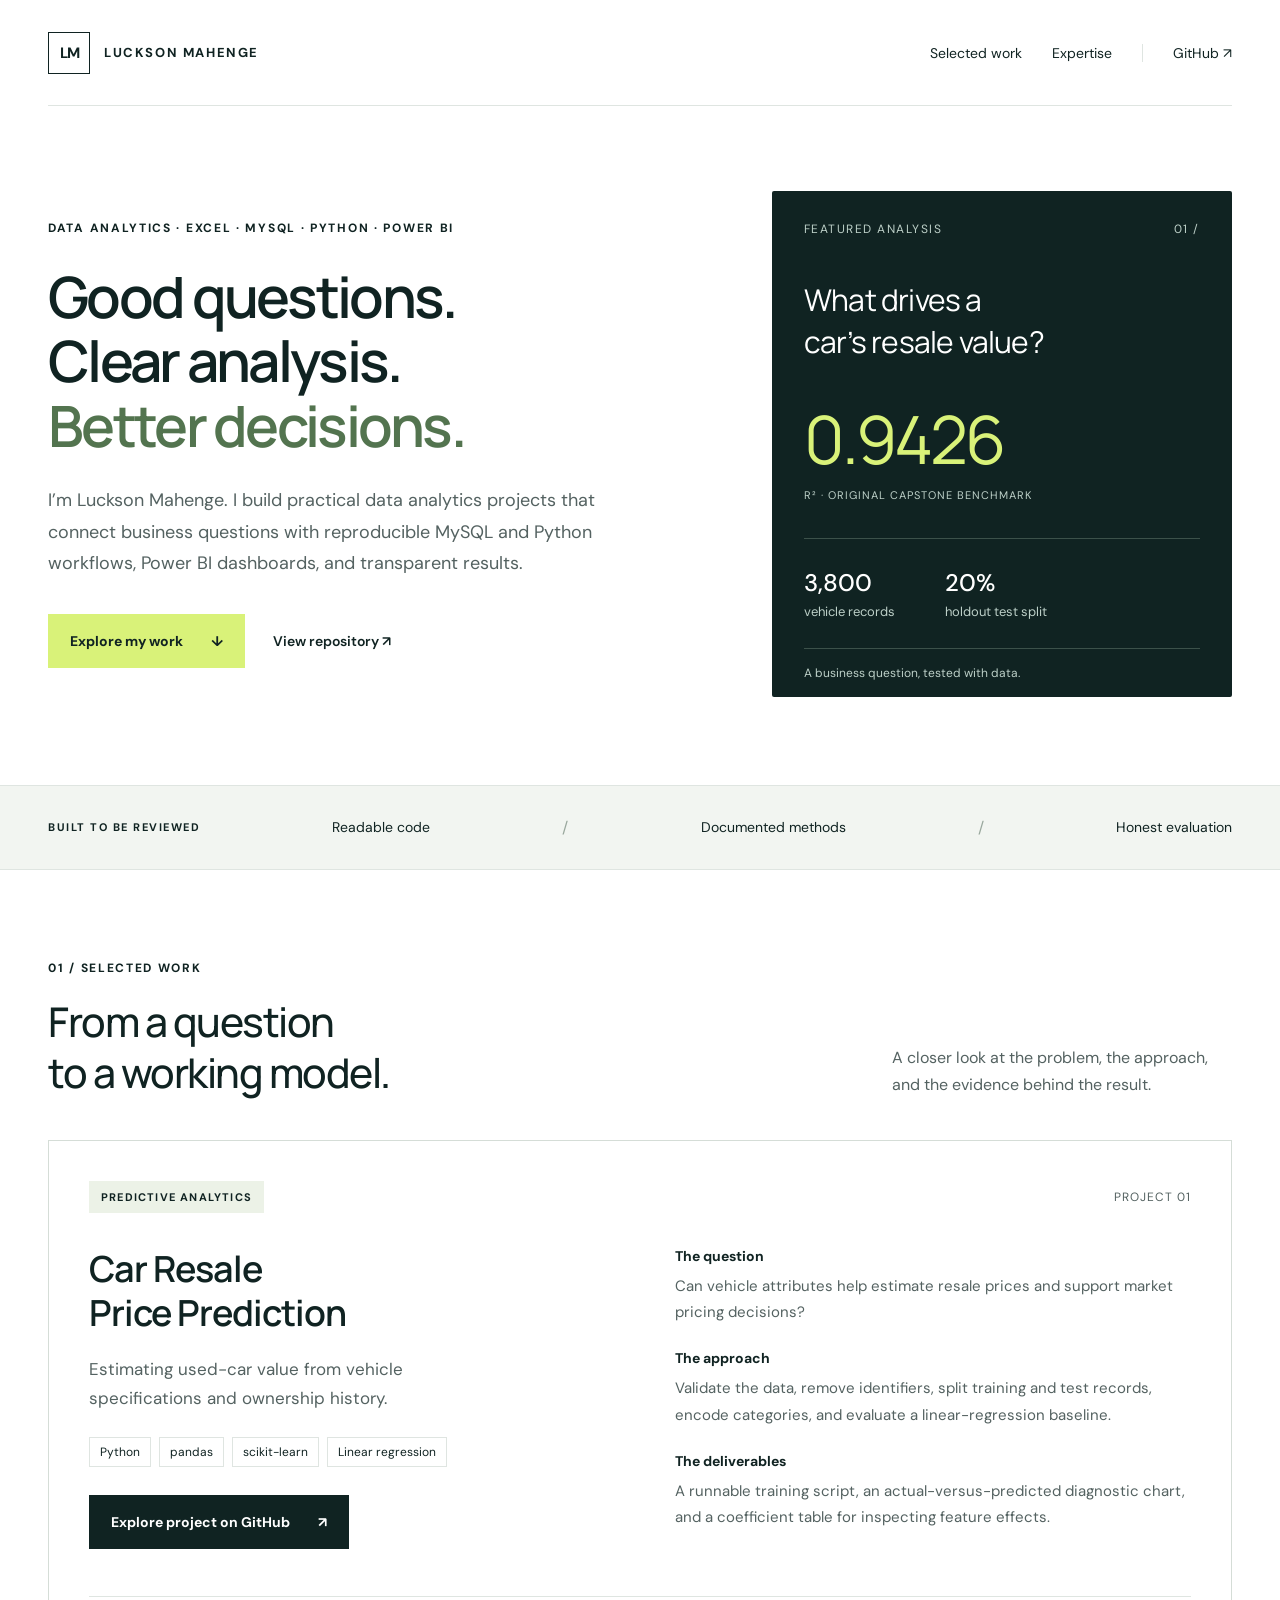
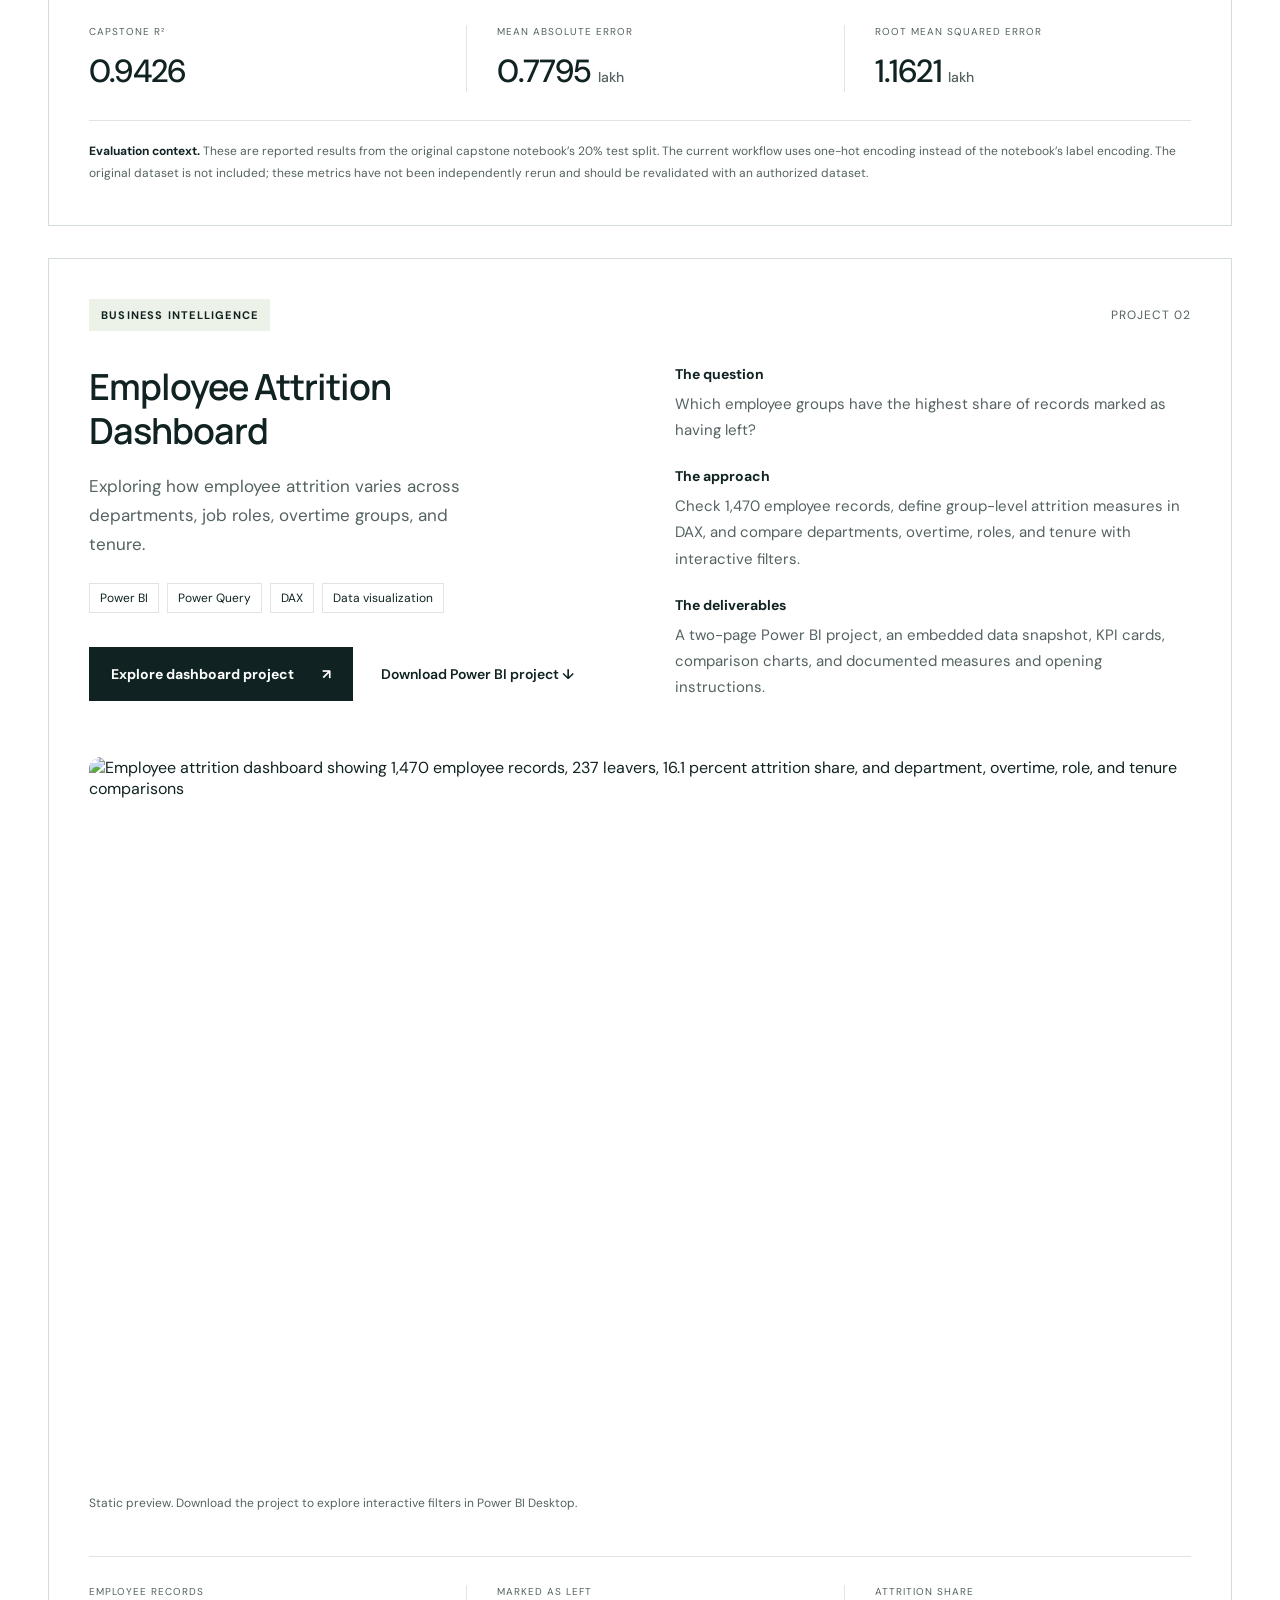
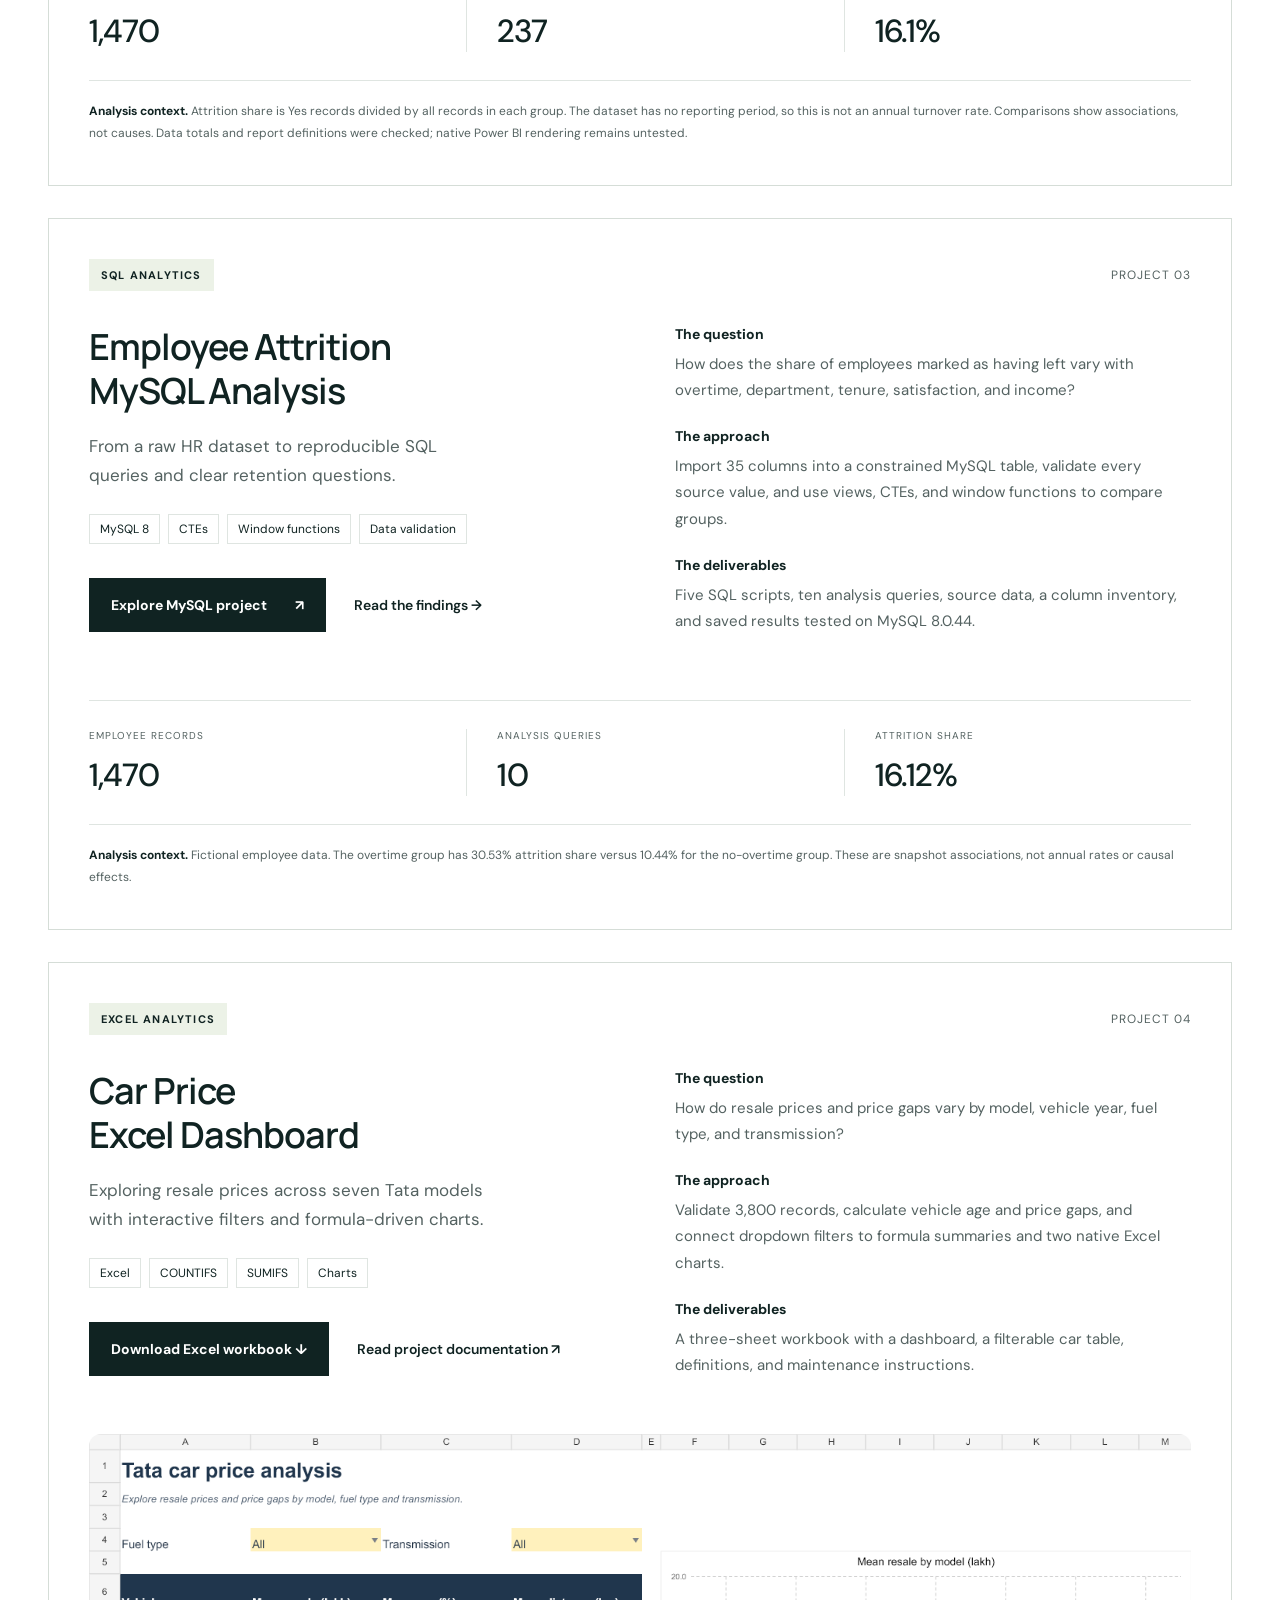
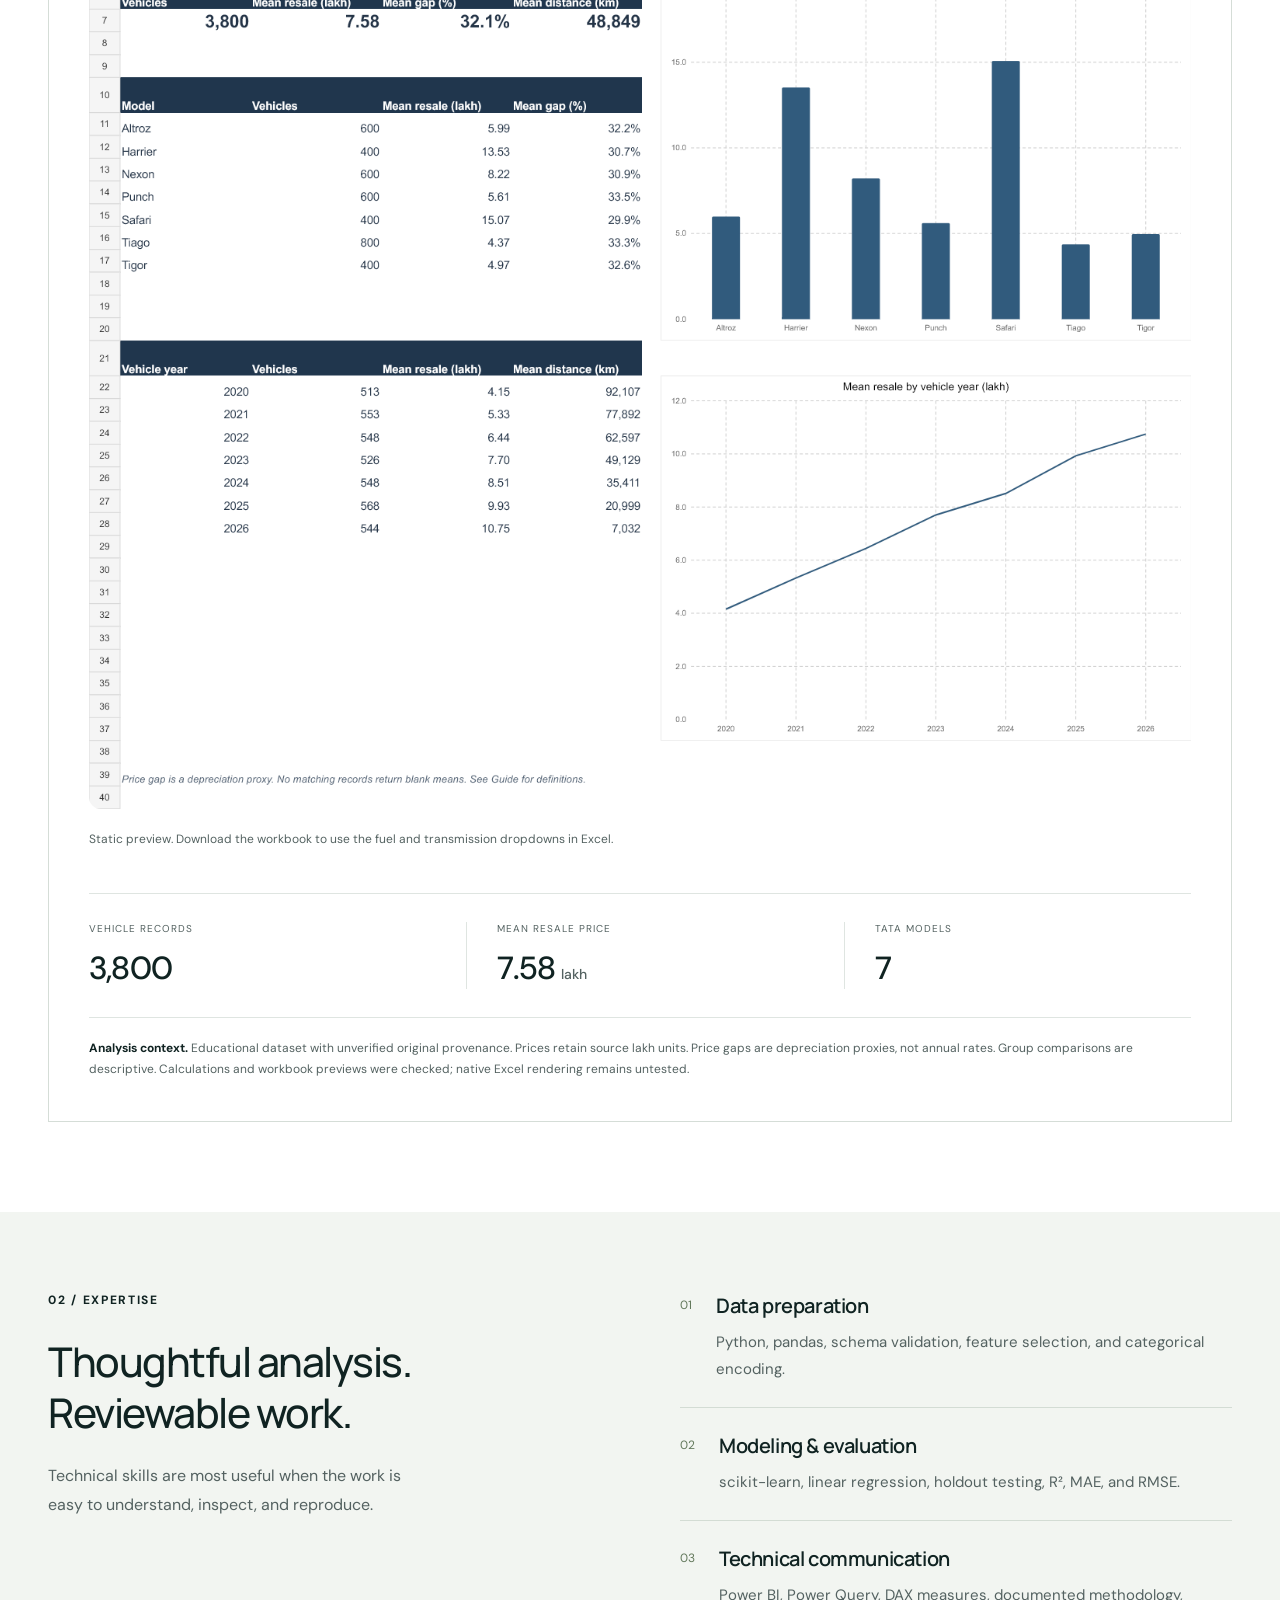
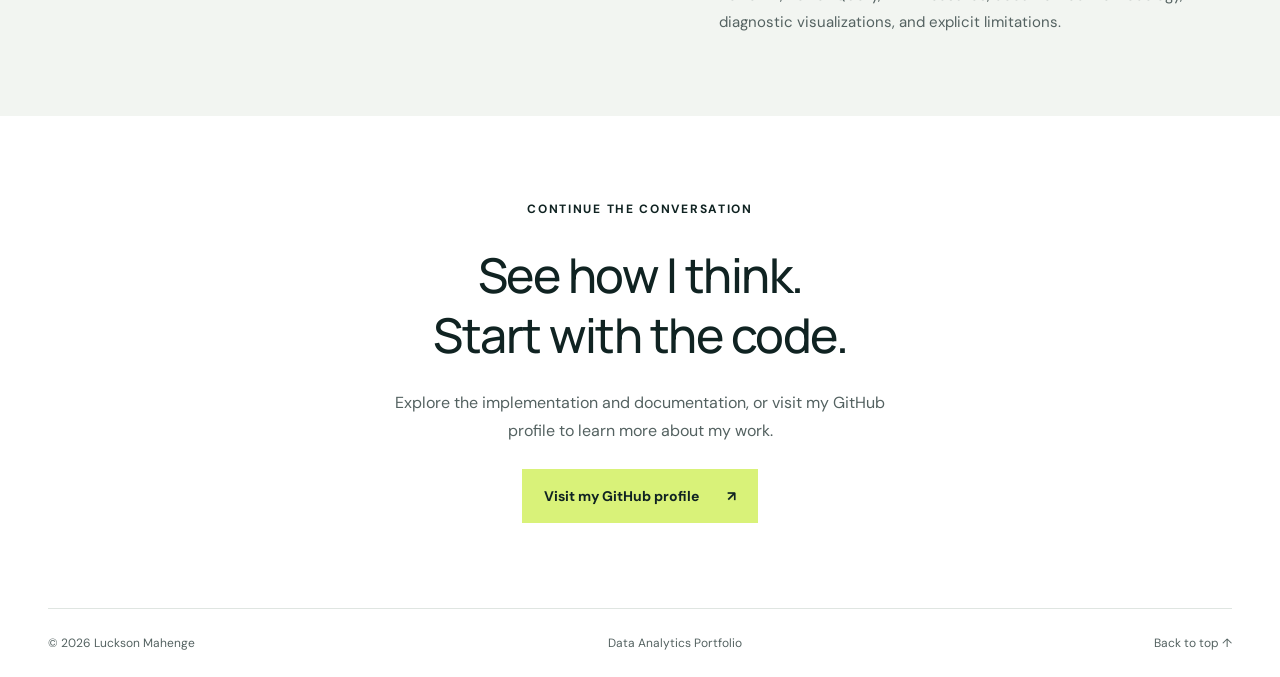
==== commit 725d95c6: "Add Excel dashboard to portfolio website" ====
--- a/docs/index.html
+++ b/docs/index.html
@@ -12,7 +12,7 @@
 <a class="skip" href="#main">Skip to content</a>
 <header class="wrap nav"><a class="brand" href="#top" aria-label="Luckson Mahenge home"><span class="monogram">LM</span><span>LUCKSON MAHENGE</span></a><nav aria-label="Main navigation"><a href="#work">Selected work</a><a href="#skills">Expertise</a><a class="nav-github" href="https://github.com/luckson-git">GitHub <span aria-hidden="true">↗</span></a></nav></header>
 <main id="main">
-<section class="hero wrap" aria-labelledby="hero-title"><div class="hero-copy"><p class="eyebrow">DATA ANALYTICS · MYSQL · PYTHON · POWER BI</p><h1 id="hero-title">Good questions.<br>Clear analysis.<br><span>Better decisions.</span></h1><p class="intro">I’m Luckson Mahenge. I build practical data analytics projects that connect business questions with reproducible MySQL and Python workflows, Power BI dashboards, and transparent results.</p><div class="actions"><a class="button primary" href="#work">Explore my work <span aria-hidden="true">↓</span></a><a class="text-link" href="https://github.com/luckson-git/my-portfolio">View repository <span aria-hidden="true">↗</span></a></div></div><aside class="hero-note"><div class="note-top"><span>FEATURED ANALYSIS</span><span>01 /</span></div><p class="note-title">What drives a<br>car’s resale value?</p><div class="big-score"><span>0.9426</span><small>R² · ORIGINAL CAPSTONE BENCHMARK</small></div><div class="note-bottom"><div><strong>3,800</strong><span>vehicle records</span></div><div><strong>20%</strong><span>holdout test split</span></div></div><p class="note-foot">A business question, tested with data.</p></aside></section>
+<section class="hero wrap" aria-labelledby="hero-title"><div class="hero-copy"><p class="eyebrow">DATA ANALYTICS · EXCEL · MYSQL · PYTHON · POWER BI</p><h1 id="hero-title">Good questions.<br>Clear analysis.<br><span>Better decisions.</span></h1><p class="intro">I’m Luckson Mahenge. I build practical data analytics projects that connect business questions with reproducible MySQL and Python workflows, Power BI dashboards, and transparent results.</p><div class="actions"><a class="button primary" href="#work">Explore my work <span aria-hidden="true">↓</span></a><a class="text-link" href="https://github.com/luckson-git/my-portfolio">View repository <span aria-hidden="true">↗</span></a></div></div><aside class="hero-note"><div class="note-top"><span>FEATURED ANALYSIS</span><span>01 /</span></div><p class="note-title">What drives a<br>car’s resale value?</p><div class="big-score"><span>0.9426</span><small>R² · ORIGINAL CAPSTONE BENCHMARK</small></div><div class="note-bottom"><div><strong>3,800</strong><span>vehicle records</span></div><div><strong>20%</strong><span>holdout test split</span></div></div><p class="note-foot">A business question, tested with data.</p></aside></section>
 <div class="strip"><div class="wrap"><span>BUILT TO BE REVIEWED</span><p>Readable code</p><i aria-hidden="true">/</i><p>Documented methods</p><i aria-hidden="true">/</i><p>Honest evaluation</p></div></div>
 <section class="work wrap" id="work"><div class="section-head"><div><p class="eyebrow">01 / SELECTED WORK</p><h2>From a question<br>to a working model.</h2></div><p>A closer look at the problem, the approach, and the evidence behind the result.</p></div>
 <article class="project"><div class="project-heading"><span class="pill">PREDICTIVE ANALYTICS</span><span class="project-index">PROJECT 01</span></div><div class="project-grid"><div><h3>Car Resale<br>Price Prediction</h3><p class="project-lede">Estimating used-car value from vehicle specifications and ownership history.</p><ul class="tags" aria-label="Project technologies"><li>Python</li><li>pandas</li><li>scikit-learn</li><li>Linear regression</li></ul><a class="button dark" href="https://github.com/luckson-git/my-portfolio/tree/main/car-price-prediction">Explore project on GitHub <span aria-hidden="true">↗</span></a></div><div class="case-study"><div><h4>The question</h4><p>Can vehicle attributes help estimate resale prices and support market pricing decisions?</p></div><div><h4>The approach</h4><p>Validate the data, remove identifiers, split training and test records, encode categories, and evaluate a linear-regression baseline.</p></div><div><h4>The deliverables</h4><p>A runnable training script, an actual-versus-predicted diagnostic chart, and a coefficient table for inspecting feature effects.</p></div></div></div>
@@ -20,6 +20,7 @@
 </article>
 <article class="project" id="employee-attrition" style="margin-top:32px"><div class="project-heading"><span class="pill">BUSINESS INTELLIGENCE</span><span class="project-index">PROJECT 02</span></div><div class="project-grid"><div><h3>Employee Attrition<br>Dashboard</h3><p class="project-lede">Exploring how employee attrition varies across departments, job roles, overtime groups, and tenure.</p><ul class="tags" aria-label="Dashboard technologies"><li>Power BI</li><li>Power Query</li><li>DAX</li><li>Data visualization</li></ul><div class="actions" style="flex-wrap:wrap"><a class="button dark" href="https://github.com/luckson-git/my-portfolio/tree/main/employee-attrition-powerbi">Explore dashboard project <span aria-hidden="true">↗</span></a><a class="text-link" href="https://github.com/luckson-git/my-portfolio/raw/refs/heads/main/employee-attrition-powerbi/Employee%20Attrition%20Power%20BI.zip">Download Power BI project <span aria-hidden="true">↓</span></a></div></div><div class="case-study"><div><h4>The question</h4><p>Which employee groups have the highest share of records marked as having left?</p></div><div><h4>The approach</h4><p>Check 1,470 employee records, define group-level attrition measures in DAX, and compare departments, overtime, roles, and tenure with interactive filters.</p></div><div><h4>The deliverables</h4><p>A two-page Power BI project, an embedded data snapshot, KPI cards, comparison charts, and documented measures and opening instructions.</p></div></div></div><figure style="margin:32px 0 0"><a href="https://github.com/luckson-git/my-portfolio/blob/main/employee-attrition-powerbi/Attrition%20preview.png"><img src="https://github.com/luckson-git/my-portfolio/blob/main/employee-attrition-powerbi/Attrition%20preview.png?raw=true" alt="Employee attrition dashboard showing 1,470 employee records, 237 leavers, 16.1 percent attrition share, and department, overtime, role, and tenure comparisons" width="1600" height="1040" loading="lazy" style="display:block;width:100%;height:auto;border-radius:12px"></a><figcaption class="method-note">Static preview. Download the project to explore interactive filters in Power BI Desktop.</figcaption></figure><div class="results"><div><span>EMPLOYEE RECORDS</span><strong>1,470</strong></div><div><span>MARKED AS LEFT</span><strong>237</strong></div><div><span>ATTRITION SHARE</span><strong>16.1%</strong></div></div><p class="method-note"><strong>Analysis context.</strong> Attrition share is Yes records divided by all records in each group. The dataset has no reporting period, so this is not an annual turnover rate. Comparisons show associations, not causes. Data totals and report definitions were checked; native Power BI rendering remains untested.</p></article>
 <article class="project" id="employee-attrition-mysql" style="margin-top:32px"><div class="project-heading"><span class="pill">SQL ANALYTICS</span><span class="project-index">PROJECT 03</span></div><div class="project-grid"><div><h3>Employee Attrition<br>MySQL Analysis</h3><p class="project-lede">From a raw HR dataset to reproducible SQL queries and clear retention questions.</p><ul class="tags" aria-label="SQL project technologies"><li>MySQL 8</li><li>CTEs</li><li>Window functions</li><li>Data validation</li></ul><div class="actions" style="flex-wrap:wrap"><a class="button dark" href="https://github.com/luckson-git/my-portfolio/tree/main/employee-attrition-mysql">Explore MySQL project <span aria-hidden="true">↗</span></a><a class="text-link" href="employee-attrition-mysql.html">Read the findings →</a></div></div><div class="case-study"><div><h4>The question</h4><p>How does the share of employees marked as having left vary with overtime, department, tenure, satisfaction, and income?</p></div><div><h4>The approach</h4><p>Import 35 columns into a constrained MySQL table, validate every source value, and use views, CTEs, and window functions to compare groups.</p></div><div><h4>The deliverables</h4><p>Five SQL scripts, ten analysis queries, source data, a column inventory, and saved results tested on MySQL 8.0.44.</p></div></div></div><div class="results"><div><span>EMPLOYEE RECORDS</span><strong>1,470</strong></div><div><span>ANALYSIS QUERIES</span><strong>10</strong></div><div><span>ATTRITION SHARE</span><strong>16.12%</strong></div></div><p class="method-note"><strong>Analysis context.</strong> Fictional employee data. The overtime group has 30.53% attrition share versus 10.44% for the no-overtime group. These are snapshot associations, not annual rates or causal effects.</p></article>
+<article class="project" id="car-price-excel" style="margin-top:32px"><div class="project-heading"><span class="pill">EXCEL ANALYTICS</span><span class="project-index">PROJECT 04</span></div><div class="project-grid"><div><h3>Car Price<br>Excel Dashboard</h3><p class="project-lede">Exploring resale prices across seven Tata models with interactive filters and formula-driven charts.</p><ul class="tags" aria-label="Excel technologies"><li>Excel</li><li>COUNTIFS</li><li>SUMIFS</li><li>Charts</li></ul><div class="actions" style="flex-wrap:wrap"><a class="button dark" href="https://github.com/luckson-git/my-portfolio/raw/refs/heads/main/car-price-excel/Car%20Price%20Analysis.xlsx">Download Excel workbook ↓</a><a class="text-link" href="https://github.com/luckson-git/my-portfolio/tree/main/car-price-excel">Read project documentation ↗</a></div></div><div class="case-study"><div><h4>The question</h4><p>How do resale prices and price gaps vary by model, vehicle year, fuel type, and transmission?</p></div><div><h4>The approach</h4><p>Validate 3,800 records, calculate vehicle age and price gaps, and connect dropdown filters to formula summaries and two native Excel charts.</p></div><div><h4>The deliverables</h4><p>A three-sheet workbook with a dashboard, a filterable car table, definitions, and maintenance instructions.</p></div></div></div><figure style="margin:32px 0 0"><a href="car-price-excel-preview.png"><img src="car-price-excel-preview.png" alt="Excel dashboard showing 3,800 Tata cars, mean resale price of 7.58 lakh, model comparisons and vehicle-year chart" loading="lazy" style="display:block;width:100%;height:auto;border-radius:12px"></a><figcaption class="method-note">Static preview. Download the workbook to use the fuel and transmission dropdowns in Excel.</figcaption></figure><div class="results"><div><span>VEHICLE RECORDS</span><strong>3,800</strong></div><div><span>MEAN RESALE PRICE</span><strong>7.58 <small>lakh</small></strong></div><div><span>TATA MODELS</span><strong>7</strong></div></div><p class="method-note"><strong>Analysis context.</strong> Educational dataset with unverified original provenance. Prices retain source lakh units. Price gaps are depreciation proxies, not annual rates. Group comparisons are descriptive. Calculations and workbook previews were checked; native Excel rendering remains untested.</p></article>
 </section>
 <section class="expertise" id="skills"><div class="wrap expertise-grid"><div><p class="eyebrow">02 / EXPERTISE</p><h2>Thoughtful analysis.<br>Reviewable work.</h2><p class="expertise-intro">Technical skills are most useful when the work is easy to understand, inspect, and reproduce.</p></div><div class="skills-list"><div><span>01</span><div><h3>Data preparation</h3><p>Python, pandas, schema validation, feature selection, and categorical encoding.</p></div></div><div><span>02</span><div><h3>Modeling & evaluation</h3><p>scikit-learn, linear regression, holdout testing, R², MAE, and RMSE.</p></div></div><div><span>03</span><div><h3>Technical communication</h3><p>Power BI, Power Query, DAX measures, documented methodology, diagnostic visualizations, and explicit limitations.</p></div></div></div></div></section>
 <section class="closing wrap"><p class="eyebrow">CONTINUE THE CONVERSATION</p><h2>See how I think.<br>Start with the code.</h2><p>Explore the implementation and documentation, or visit my GitHub profile to learn more about my work.</p><a class="button primary" href="https://github.com/luckson-git">Visit my GitHub profile <span aria-hidden="true">↗</span></a></section>
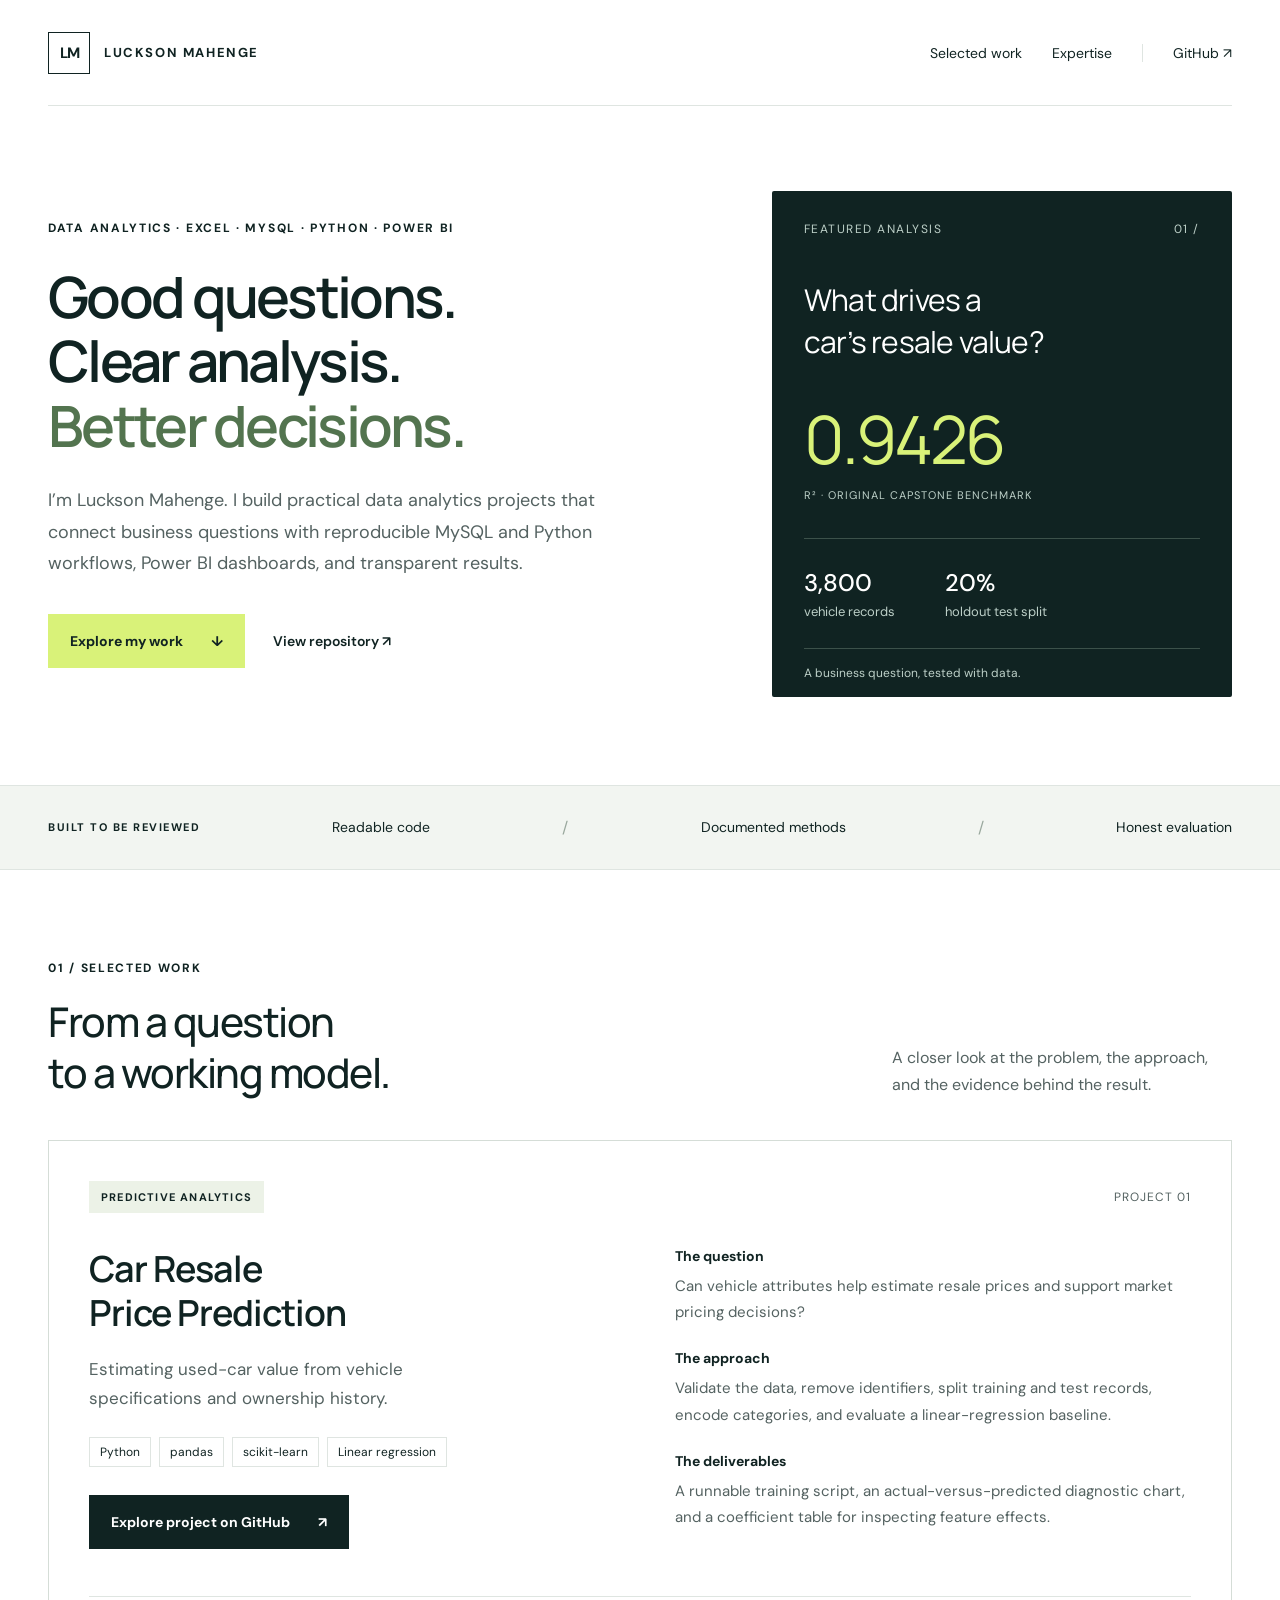
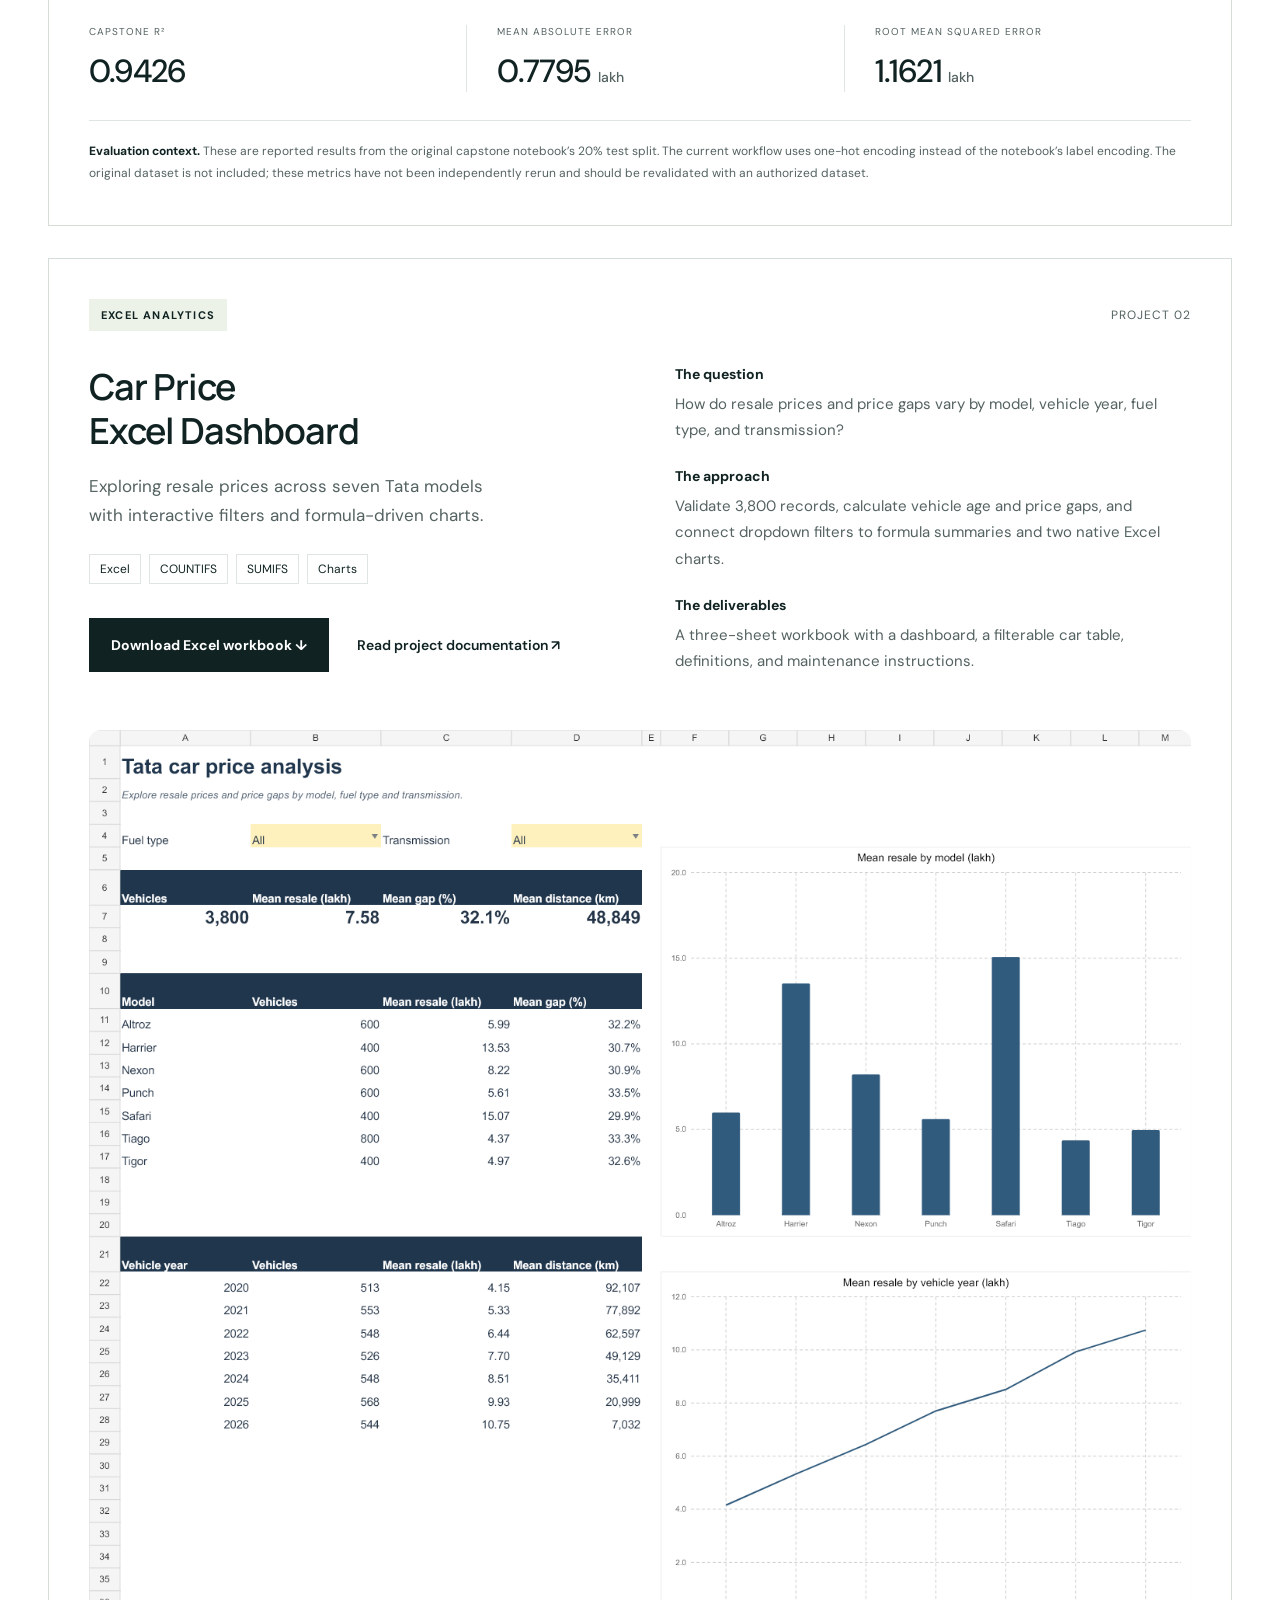
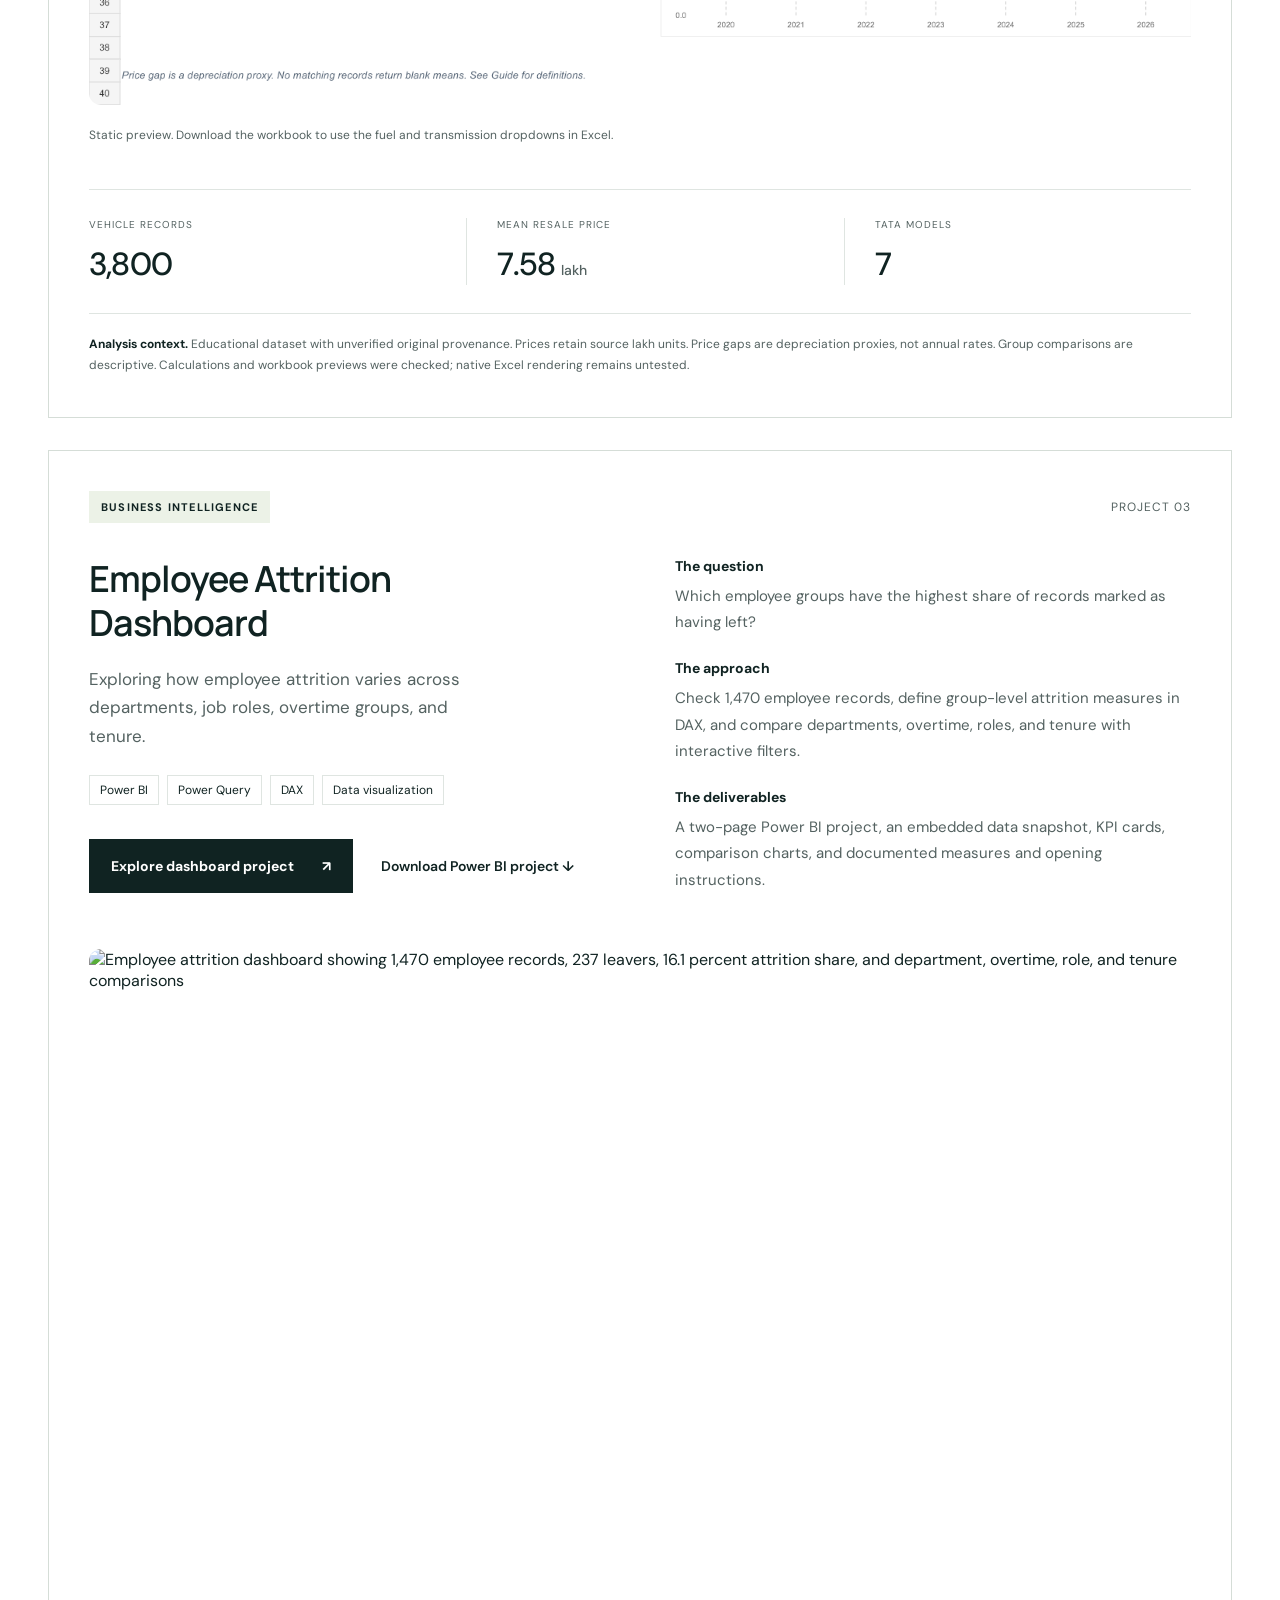
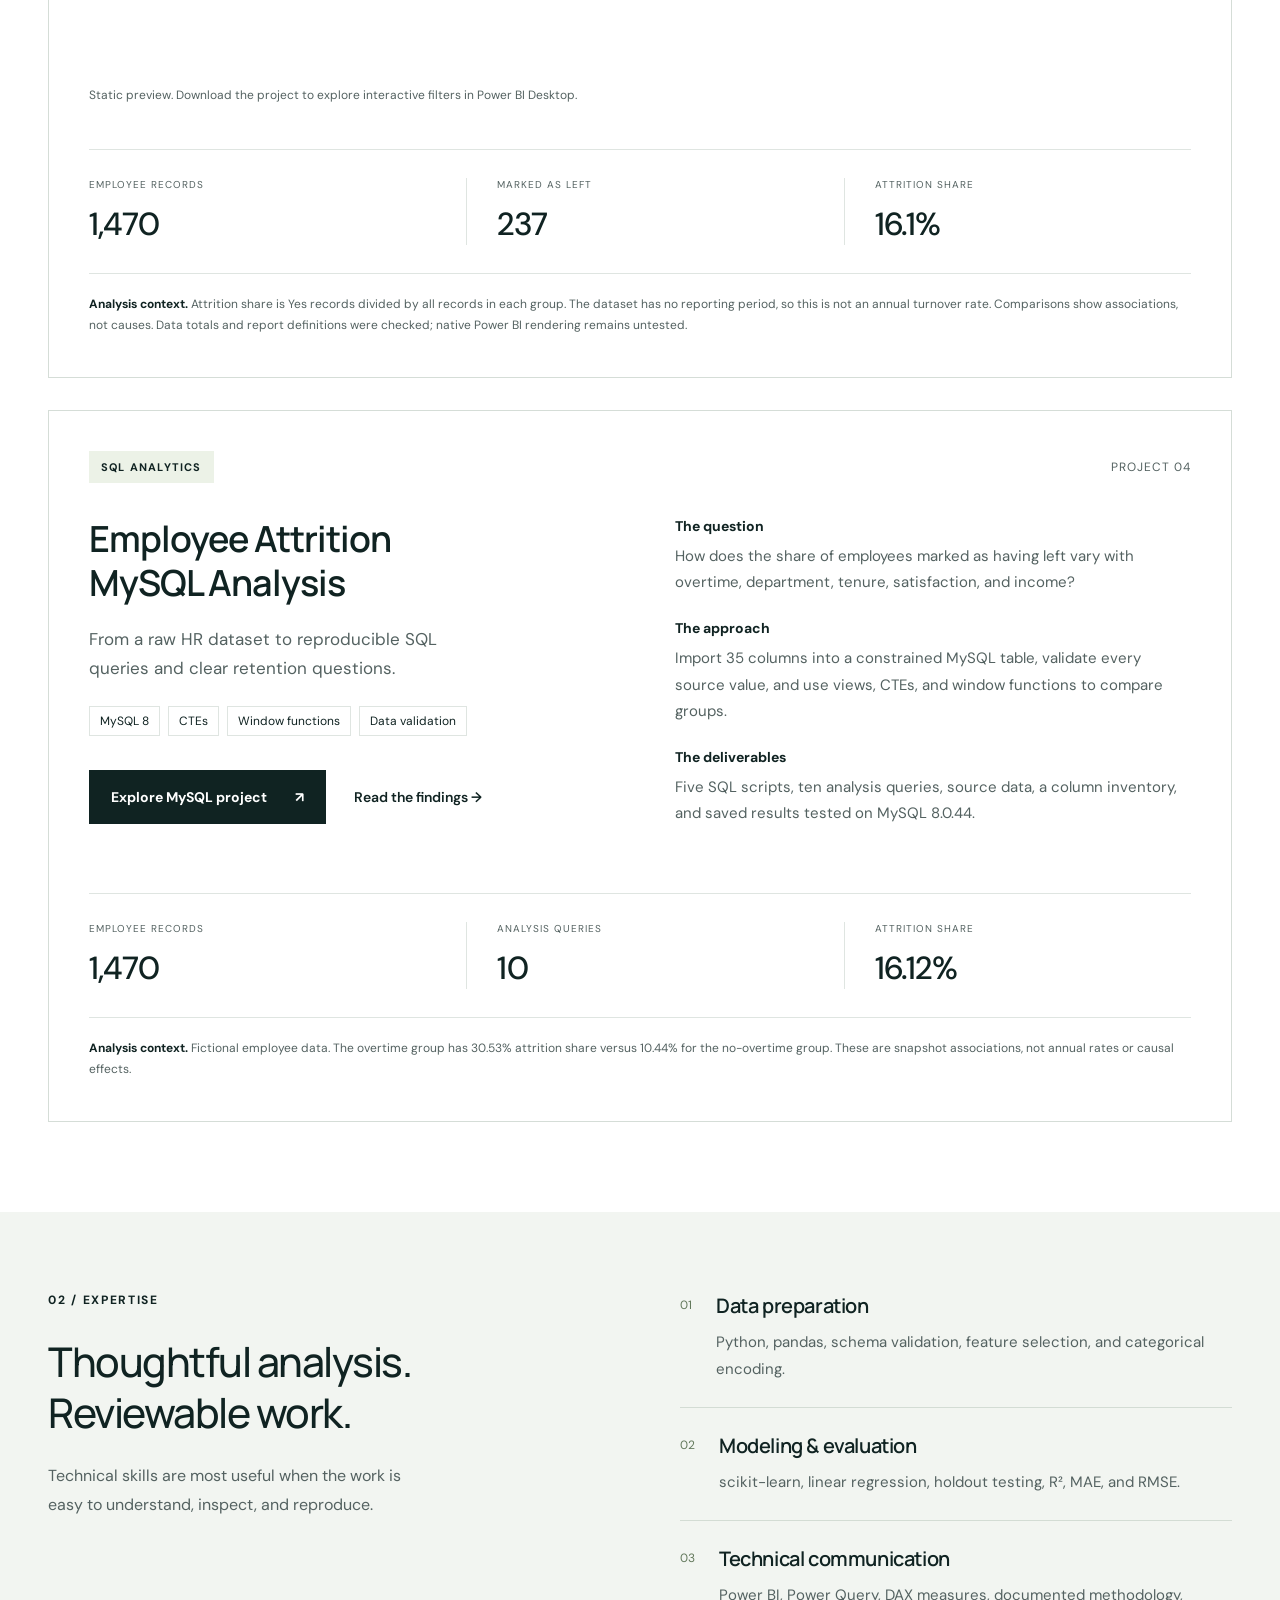
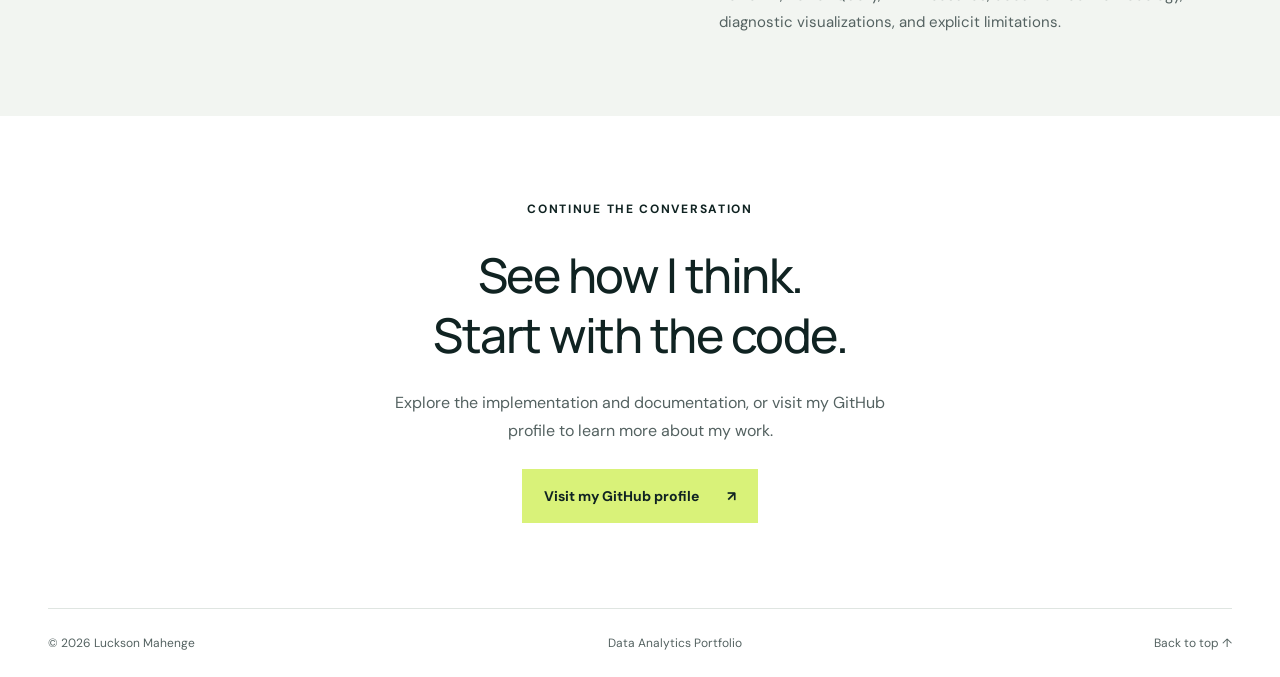
==== commit 89d8bc9b: "Place Excel dashboard below car prediction" ====
--- a/docs/index.html
+++ b/docs/index.html
@@ -1,28 +1,53 @@
-<!doctype html>
-<html lang="en">
-<head>
-<meta charset="utf-8"><meta name="viewport" content="width=device-width,initial-scale=1">
-<title>Luckson Mahenge — Data Analytics Portfolio</title>
-<meta name="description" content="Explore Luckson Mahenge’s data analytics work: Python, Power BI dashboards, reproducible regression workflows, and transparent evaluation.">
-<meta name="theme-color" content="#102322">
-<link rel="icon" type="image/svg+xml" href="data:image/svg+xml,%3Csvg xmlns='http://www.w3.org/2000/svg' viewBox='0 0 32 32'%3E%3Crect width='32' height='32' rx='6' fill='%23102322'/%3E%3Cpath d='M8 8v16h16v-4H12V8z' fill='%23d9f279'/%3E%3C/svg%3E">
-<link rel="stylesheet" href="styles.css">
-</head>
-<body id="top">
-<a class="skip" href="#main">Skip to content</a>
-<header class="wrap nav"><a class="brand" href="#top" aria-label="Luckson Mahenge home"><span class="monogram">LM</span><span>LUCKSON MAHENGE</span></a><nav aria-label="Main navigation"><a href="#work">Selected work</a><a href="#skills">Expertise</a><a class="nav-github" href="https://github.com/luckson-git">GitHub <span aria-hidden="true">↗</span></a></nav></header>
-<main id="main">
-<section class="hero wrap" aria-labelledby="hero-title"><div class="hero-copy"><p class="eyebrow">DATA ANALYTICS · EXCEL · MYSQL · PYTHON · POWER BI</p><h1 id="hero-title">Good questions.<br>Clear analysis.<br><span>Better decisions.</span></h1><p class="intro">I’m Luckson Mahenge. I build practical data analytics projects that connect business questions with reproducible MySQL and Python workflows, Power BI dashboards, and transparent results.</p><div class="actions"><a class="button primary" href="#work">Explore my work <span aria-hidden="true">↓</span></a><a class="text-link" href="https://github.com/luckson-git/my-portfolio">View repository <span aria-hidden="true">↗</span></a></div></div><aside class="hero-note"><div class="note-top"><span>FEATURED ANALYSIS</span><span>01 /</span></div><p class="note-title">What drives a<br>car’s resale value?</p><div class="big-score"><span>0.9426</span><small>R² · ORIGINAL CAPSTONE BENCHMARK</small></div><div class="note-bottom"><div><strong>3,800</strong><span>vehicle records</span></div><div><strong>20%</strong><span>holdout test split</span></div></div><p class="note-foot">A business question, tested with data.</p></aside></section>
-<div class="strip"><div class="wrap"><span>BUILT TO BE REVIEWED</span><p>Readable code</p><i aria-hidden="true">/</i><p>Documented methods</p><i aria-hidden="true">/</i><p>Honest evaluation</p></div></div>
-<section class="work wrap" id="work"><div class="section-head"><div><p class="eyebrow">01 / SELECTED WORK</p><h2>From a question<br>to a working model.</h2></div><p>A closer look at the problem, the approach, and the evidence behind the result.</p></div>
-<article class="project"><div class="project-heading"><span class="pill">PREDICTIVE ANALYTICS</span><span class="project-index">PROJECT 01</span></div><div class="project-grid"><div><h3>Car Resale<br>Price Prediction</h3><p class="project-lede">Estimating used-car value from vehicle specifications and ownership history.</p><ul class="tags" aria-label="Project technologies"><li>Python</li><li>pandas</li><li>scikit-learn</li><li>Linear regression</li></ul><a class="button dark" href="https://github.com/luckson-git/my-portfolio/tree/main/car-price-prediction">Explore project on GitHub <span aria-hidden="true">↗</span></a></div><div class="case-study"><div><h4>The question</h4><p>Can vehicle attributes help estimate resale prices and support market pricing decisions?</p></div><div><h4>The approach</h4><p>Validate the data, remove identifiers, split training and test records, encode categories, and evaluate a linear-regression baseline.</p></div><div><h4>The deliverables</h4><p>A runnable training script, an actual-versus-predicted diagnostic chart, and a coefficient table for inspecting feature effects.</p></div></div></div>
-<div class="results"><div><span>CAPSTONE R²</span><strong>0.9426</strong></div><div><span>MEAN ABSOLUTE ERROR</span><strong>0.7795 <small>lakh</small></strong></div><div><span>ROOT MEAN SQUARED ERROR</span><strong>1.1621 <small>lakh</small></strong></div></div><p class="method-note"><strong>Evaluation context.</strong> These are reported results from the original capstone notebook’s 20% test split. The current workflow uses one-hot encoding instead of the notebook’s label encoding. The original dataset is not included; these metrics have not been independently rerun and should be revalidated with an authorized dataset.</p>
+<!doctype html>+
+<html lang="en">+
+<head>+
+<meta charset="utf-8"><meta name="viewport" content="width=device-width,initial-scale=1">+
+<title>Luckson Mahenge — Data Analytics Portfolio</title>+
+<meta name="description" content="Explore Luckson Mahenge’s data analytics work: Python, Power BI dashboards, reproducible regression workflows, and transparent evaluation.">+
+<meta name="theme-color" content="#102322">+
+<link rel="icon" type="image/svg+xml" href="data:image/svg+xml,%3Csvg xmlns='http://www.w3.org/2000/svg' viewBox='0 0 32 32'%3E%3Crect width='32' height='32' rx='6' fill='%23102322'/%3E%3Cpath d='M8 8v16h16v-4H12V8z' fill='%23d9f279'/%3E%3C/svg%3E">+
+<link rel="stylesheet" href="styles.css">+
+</head>+
+<body id="top">+
+<a class="skip" href="#main">Skip to content</a>+
+<header class="wrap nav"><a class="brand" href="#top" aria-label="Luckson Mahenge home"><span class="monogram">LM</span><span>LUCKSON MAHENGE</span></a><nav aria-label="Main navigation"><a href="#work">Selected work</a><a href="#skills">Expertise</a><a class="nav-github" href="https://github.com/luckson-git">GitHub <span aria-hidden="true">↗</span></a></nav></header>+
+<main id="main">+
+<section class="hero wrap" aria-labelledby="hero-title"><div class="hero-copy"><p class="eyebrow">DATA ANALYTICS · EXCEL · MYSQL · PYTHON · POWER BI</p><h1 id="hero-title">Good questions.<br>Clear analysis.<br><span>Better decisions.</span></h1><p class="intro">I’m Luckson Mahenge. I build practical data analytics projects that connect business questions with reproducible MySQL and Python workflows, Power BI dashboards, and transparent results.</p><div class="actions"><a class="button primary" href="#work">Explore my work <span aria-hidden="true">↓</span></a><a class="text-link" href="https://github.com/luckson-git/my-portfolio">View repository <span aria-hidden="true">↗</span></a></div></div><aside class="hero-note"><div class="note-top"><span>FEATURED ANALYSIS</span><span>01 /</span></div><p class="note-title">What drives a<br>car’s resale value?</p><div class="big-score"><span>0.9426</span><small>R² · ORIGINAL CAPSTONE BENCHMARK</small></div><div class="note-bottom"><div><strong>3,800</strong><span>vehicle records</span></div><div><strong>20%</strong><span>holdout test split</span></div></div><p class="note-foot">A business question, tested with data.</p></aside></section>+
+<div class="strip"><div class="wrap"><span>BUILT TO BE REVIEWED</span><p>Readable code</p><i aria-hidden="true">/</i><p>Documented methods</p><i aria-hidden="true">/</i><p>Honest evaluation</p></div></div>+
+<section class="work wrap" id="work"><div class="section-head"><div><p class="eyebrow">01 / SELECTED WORK</p><h2>From a question<br>to a working model.</h2></div><p>A closer look at the problem, the approach, and the evidence behind the result.</p></div>+
+<article class="project"><div class="project-heading"><span class="pill">PREDICTIVE ANALYTICS</span><span class="project-index">PROJECT 01</span></div><div class="project-grid"><div><h3>Car Resale<br>Price Prediction</h3><p class="project-lede">Estimating used-car value from vehicle specifications and ownership history.</p><ul class="tags" aria-label="Project technologies"><li>Python</li><li>pandas</li><li>scikit-learn</li><li>Linear regression</li></ul><a class="button dark" href="https://github.com/luckson-git/my-portfolio/tree/main/car-price-prediction">Explore project on GitHub <span aria-hidden="true">↗</span></a></div><div class="case-study"><div><h4>The question</h4><p>Can vehicle attributes help estimate resale prices and support market pricing decisions?</p></div><div><h4>The approach</h4><p>Validate the data, remove identifiers, split training and test records, encode categories, and evaluate a linear-regression baseline.</p></div><div><h4>The deliverables</h4><p>A runnable training script, an actual-versus-predicted diagnostic chart, and a coefficient table for inspecting feature effects.</p></div></div></div>+
+<div class="results"><div><span>CAPSTONE R²</span><strong>0.9426</strong></div><div><span>MEAN ABSOLUTE ERROR</span><strong>0.7795 <small>lakh</small></strong></div><div><span>ROOT MEAN SQUARED ERROR</span><strong>1.1621 <small>lakh</small></strong></div></div><p class="method-note"><strong>Evaluation context.</strong> These are reported results from the original capstone notebook’s 20% test split. The current workflow uses one-hot encoding instead of the notebook’s label encoding. The original dataset is not included; these metrics have not been independently rerun and should be revalidated with an authorized dataset.</p>+
 </article>
-<article class="project" id="employee-attrition" style="margin-top:32px"><div class="project-heading"><span class="pill">BUSINESS INTELLIGENCE</span><span class="project-index">PROJECT 02</span></div><div class="project-grid"><div><h3>Employee Attrition<br>Dashboard</h3><p class="project-lede">Exploring how employee attrition varies across departments, job roles, overtime groups, and tenure.</p><ul class="tags" aria-label="Dashboard technologies"><li>Power BI</li><li>Power Query</li><li>DAX</li><li>Data visualization</li></ul><div class="actions" style="flex-wrap:wrap"><a class="button dark" href="https://github.com/luckson-git/my-portfolio/tree/main/employee-attrition-powerbi">Explore dashboard project <span aria-hidden="true">↗</span></a><a class="text-link" href="https://github.com/luckson-git/my-portfolio/raw/refs/heads/main/employee-attrition-powerbi/Employee%20Attrition%20Power%20BI.zip">Download Power BI project <span aria-hidden="true">↓</span></a></div></div><div class="case-study"><div><h4>The question</h4><p>Which employee groups have the highest share of records marked as having left?</p></div><div><h4>The approach</h4><p>Check 1,470 employee records, define group-level attrition measures in DAX, and compare departments, overtime, roles, and tenure with interactive filters.</p></div><div><h4>The deliverables</h4><p>A two-page Power BI project, an embedded data snapshot, KPI cards, comparison charts, and documented measures and opening instructions.</p></div></div></div><figure style="margin:32px 0 0"><a href="https://github.com/luckson-git/my-portfolio/blob/main/employee-attrition-powerbi/Attrition%20preview.png"><img src="https://github.com/luckson-git/my-portfolio/blob/main/employee-attrition-powerbi/Attrition%20preview.png?raw=true" alt="Employee attrition dashboard showing 1,470 employee records, 237 leavers, 16.1 percent attrition share, and department, overtime, role, and tenure comparisons" width="1600" height="1040" loading="lazy" style="display:block;width:100%;height:auto;border-radius:12px"></a><figcaption class="method-note">Static preview. Download the project to explore interactive filters in Power BI Desktop.</figcaption></figure><div class="results"><div><span>EMPLOYEE RECORDS</span><strong>1,470</strong></div><div><span>MARKED AS LEFT</span><strong>237</strong></div><div><span>ATTRITION SHARE</span><strong>16.1%</strong></div></div><p class="method-note"><strong>Analysis context.</strong> Attrition share is Yes records divided by all records in each group. The dataset has no reporting period, so this is not an annual turnover rate. Comparisons show associations, not causes. Data totals and report definitions were checked; native Power BI rendering remains untested.</p></article>
-<article class="project" id="employee-attrition-mysql" style="margin-top:32px"><div class="project-heading"><span class="pill">SQL ANALYTICS</span><span class="project-index">PROJECT 03</span></div><div class="project-grid"><div><h3>Employee Attrition<br>MySQL Analysis</h3><p class="project-lede">From a raw HR dataset to reproducible SQL queries and clear retention questions.</p><ul class="tags" aria-label="SQL project technologies"><li>MySQL 8</li><li>CTEs</li><li>Window functions</li><li>Data validation</li></ul><div class="actions" style="flex-wrap:wrap"><a class="button dark" href="https://github.com/luckson-git/my-portfolio/tree/main/employee-attrition-mysql">Explore MySQL project <span aria-hidden="true">↗</span></a><a class="text-link" href="employee-attrition-mysql.html">Read the findings →</a></div></div><div class="case-study"><div><h4>The question</h4><p>How does the share of employees marked as having left vary with overtime, department, tenure, satisfaction, and income?</p></div><div><h4>The approach</h4><p>Import 35 columns into a constrained MySQL table, validate every source value, and use views, CTEs, and window functions to compare groups.</p></div><div><h4>The deliverables</h4><p>Five SQL scripts, ten analysis queries, source data, a column inventory, and saved results tested on MySQL 8.0.44.</p></div></div></div><div class="results"><div><span>EMPLOYEE RECORDS</span><strong>1,470</strong></div><div><span>ANALYSIS QUERIES</span><strong>10</strong></div><div><span>ATTRITION SHARE</span><strong>16.12%</strong></div></div><p class="method-note"><strong>Analysis context.</strong> Fictional employee data. The overtime group has 30.53% attrition share versus 10.44% for the no-overtime group. These are snapshot associations, not annual rates or causal effects.</p></article>
-<article class="project" id="car-price-excel" style="margin-top:32px"><div class="project-heading"><span class="pill">EXCEL ANALYTICS</span><span class="project-index">PROJECT 04</span></div><div class="project-grid"><div><h3>Car Price<br>Excel Dashboard</h3><p class="project-lede">Exploring resale prices across seven Tata models with interactive filters and formula-driven charts.</p><ul class="tags" aria-label="Excel technologies"><li>Excel</li><li>COUNTIFS</li><li>SUMIFS</li><li>Charts</li></ul><div class="actions" style="flex-wrap:wrap"><a class="button dark" href="https://github.com/luckson-git/my-portfolio/raw/refs/heads/main/car-price-excel/Car%20Price%20Analysis.xlsx">Download Excel workbook ↓</a><a class="text-link" href="https://github.com/luckson-git/my-portfolio/tree/main/car-price-excel">Read project documentation ↗</a></div></div><div class="case-study"><div><h4>The question</h4><p>How do resale prices and price gaps vary by model, vehicle year, fuel type, and transmission?</p></div><div><h4>The approach</h4><p>Validate 3,800 records, calculate vehicle age and price gaps, and connect dropdown filters to formula summaries and two native Excel charts.</p></div><div><h4>The deliverables</h4><p>A three-sheet workbook with a dashboard, a filterable car table, definitions, and maintenance instructions.</p></div></div></div><figure style="margin:32px 0 0"><a href="car-price-excel-preview.png"><img src="car-price-excel-preview.png" alt="Excel dashboard showing 3,800 Tata cars, mean resale price of 7.58 lakh, model comparisons and vehicle-year chart" loading="lazy" style="display:block;width:100%;height:auto;border-radius:12px"></a><figcaption class="method-note">Static preview. Download the workbook to use the fuel and transmission dropdowns in Excel.</figcaption></figure><div class="results"><div><span>VEHICLE RECORDS</span><strong>3,800</strong></div><div><span>MEAN RESALE PRICE</span><strong>7.58 <small>lakh</small></strong></div><div><span>TATA MODELS</span><strong>7</strong></div></div><p class="method-note"><strong>Analysis context.</strong> Educational dataset with unverified original provenance. Prices retain source lakh units. Price gaps are depreciation proxies, not annual rates. Group comparisons are descriptive. Calculations and workbook previews were checked; native Excel rendering remains untested.</p></article>
-</section>
-<section class="expertise" id="skills"><div class="wrap expertise-grid"><div><p class="eyebrow">02 / EXPERTISE</p><h2>Thoughtful analysis.<br>Reviewable work.</h2><p class="expertise-intro">Technical skills are most useful when the work is easy to understand, inspect, and reproduce.</p></div><div class="skills-list"><div><span>01</span><div><h3>Data preparation</h3><p>Python, pandas, schema validation, feature selection, and categorical encoding.</p></div></div><div><span>02</span><div><h3>Modeling & evaluation</h3><p>scikit-learn, linear regression, holdout testing, R², MAE, and RMSE.</p></div></div><div><span>03</span><div><h3>Technical communication</h3><p>Power BI, Power Query, DAX measures, documented methodology, diagnostic visualizations, and explicit limitations.</p></div></div></div></div></section>
-<section class="closing wrap"><p class="eyebrow">CONTINUE THE CONVERSATION</p><h2>See how I think.<br>Start with the code.</h2><p>Explore the implementation and documentation, or visit my GitHub profile to learn more about my work.</p><a class="button primary" href="https://github.com/luckson-git">Visit my GitHub profile <span aria-hidden="true">↗</span></a></section>
-</main><footer class="wrap"><span>© 2026 Luckson Mahenge</span><span>Data Analytics Portfolio</span><a href="#top">Back to top ↑</a></footer>
-</body></html>
+<article class="project" id="car-price-excel" style="margin-top:32px"><div class="project-heading"><span class="pill">EXCEL ANALYTICS</span><span class="project-index">PROJECT 02</span></div><div class="project-grid"><div><h3>Car Price<br>Excel Dashboard</h3><p class="project-lede">Exploring resale prices across seven Tata models with interactive filters and formula-driven charts.</p><ul class="tags" aria-label="Excel technologies"><li>Excel</li><li>COUNTIFS</li><li>SUMIFS</li><li>Charts</li></ul><div class="actions" style="flex-wrap:wrap"><a class="button dark" href="https://github.com/luckson-git/my-portfolio/raw/refs/heads/main/car-price-excel/Car%20Price%20Analysis.xlsx">Download Excel workbook ↓</a><a class="text-link" href="https://github.com/luckson-git/my-portfolio/tree/main/car-price-excel">Read project documentation ↗</a></div></div><div class="case-study"><div><h4>The question</h4><p>How do resale prices and price gaps vary by model, vehicle year, fuel type, and transmission?</p></div><div><h4>The approach</h4><p>Validate 3,800 records, calculate vehicle age and price gaps, and connect dropdown filters to formula summaries and two native Excel charts.</p></div><div><h4>The deliverables</h4><p>A three-sheet workbook with a dashboard, a filterable car table, definitions, and maintenance instructions.</p></div></div></div><figure style="margin:32px 0 0"><a href="car-price-excel-preview.png"><img src="car-price-excel-preview.png" alt="Excel dashboard showing 3,800 Tata cars, mean resale price of 7.58 lakh, model comparisons and vehicle-year chart" loading="lazy" style="display:block;width:100%;height:auto;border-radius:12px"></a><figcaption class="method-note">Static preview. Download the workbook to use the fuel and transmission dropdowns in Excel.</figcaption></figure><div class="results"><div><span>VEHICLE RECORDS</span><strong>3,800</strong></div><div><span>MEAN RESALE PRICE</span><strong>7.58 <small>lakh</small></strong></div><div><span>TATA MODELS</span><strong>7</strong></div></div><p class="method-note"><strong>Analysis context.</strong> Educational dataset with unverified original provenance. Prices retain source lakh units. Price gaps are depreciation proxies, not annual rates. Group comparisons are descriptive. Calculations and workbook previews were checked; native Excel rendering remains untested.</p></article>
+<article class="project" id="employee-attrition" style="margin-top:32px"><div class="project-heading"><span class="pill">BUSINESS INTELLIGENCE</span><span class="project-index">PROJECT 03</span></div><div class="project-grid"><div><h3>Employee Attrition<br>Dashboard</h3><p class="project-lede">Exploring how employee attrition varies across departments, job roles, overtime groups, and tenure.</p><ul class="tags" aria-label="Dashboard technologies"><li>Power BI</li><li>Power Query</li><li>DAX</li><li>Data visualization</li></ul><div class="actions" style="flex-wrap:wrap"><a class="button dark" href="https://github.com/luckson-git/my-portfolio/tree/main/employee-attrition-powerbi">Explore dashboard project <span aria-hidden="true">↗</span></a><a class="text-link" href="https://github.com/luckson-git/my-portfolio/raw/refs/heads/main/employee-attrition-powerbi/Employee%20Attrition%20Power%20BI.zip">Download Power BI project <span aria-hidden="true">↓</span></a></div></div><div class="case-study"><div><h4>The question</h4><p>Which employee groups have the highest share of records marked as having left?</p></div><div><h4>The approach</h4><p>Check 1,470 employee records, define group-level attrition measures in DAX, and compare departments, overtime, roles, and tenure with interactive filters.</p></div><div><h4>The deliverables</h4><p>A two-page Power BI project, an embedded data snapshot, KPI cards, comparison charts, and documented measures and opening instructions.</p></div></div></div><figure style="margin:32px 0 0"><a href="https://github.com/luckson-git/my-portfolio/blob/main/employee-attrition-powerbi/Attrition%20preview.png"><img src="https://github.com/luckson-git/my-portfolio/blob/main/employee-attrition-powerbi/Attrition%20preview.png?raw=true" alt="Employee attrition dashboard showing 1,470 employee records, 237 leavers, 16.1 percent attrition share, and department, overtime, role, and tenure comparisons" width="1600" height="1040" loading="lazy" style="display:block;width:100%;height:auto;border-radius:12px"></a><figcaption class="method-note">Static preview. Download the project to explore interactive filters in Power BI Desktop.</figcaption></figure><div class="results"><div><span>EMPLOYEE RECORDS</span><strong>1,470</strong></div><div><span>MARKED AS LEFT</span><strong>237</strong></div><div><span>ATTRITION SHARE</span><strong>16.1%</strong></div></div><p class="method-note"><strong>Analysis context.</strong> Attrition share is Yes records divided by all records in each group. The dataset has no reporting period, so this is not an annual turnover rate. Comparisons show associations, not causes. Data totals and report definitions were checked; native Power BI rendering remains untested.</p></article>
+<article class="project" id="employee-attrition-mysql" style="margin-top:32px"><div class="project-heading"><span class="pill">SQL ANALYTICS</span><span class="project-index">PROJECT 04</span></div><div class="project-grid"><div><h3>Employee Attrition<br>MySQL Analysis</h3><p class="project-lede">From a raw HR dataset to reproducible SQL queries and clear retention questions.</p><ul class="tags" aria-label="SQL project technologies"><li>MySQL 8</li><li>CTEs</li><li>Window functions</li><li>Data validation</li></ul><div class="actions" style="flex-wrap:wrap"><a class="button dark" href="https://github.com/luckson-git/my-portfolio/tree/main/employee-attrition-mysql">Explore MySQL project <span aria-hidden="true">↗</span></a><a class="text-link" href="employee-attrition-mysql.html">Read the findings →</a></div></div><div class="case-study"><div><h4>The question</h4><p>How does the share of employees marked as having left vary with overtime, department, tenure, satisfaction, and income?</p></div><div><h4>The approach</h4><p>Import 35 columns into a constrained MySQL table, validate every source value, and use views, CTEs, and window functions to compare groups.</p></div><div><h4>The deliverables</h4><p>Five SQL scripts, ten analysis queries, source data, a column inventory, and saved results tested on MySQL 8.0.44.</p></div></div></div><div class="results"><div><span>EMPLOYEE RECORDS</span><strong>1,470</strong></div><div><span>ANALYSIS QUERIES</span><strong>10</strong></div><div><span>ATTRITION SHARE</span><strong>16.12%</strong></div></div><p class="method-note"><strong>Analysis context.</strong> Fictional employee data. The overtime group has 30.53% attrition share versus 10.44% for the no-overtime group. These are snapshot associations, not annual rates or causal effects.</p></article>+
+</section>+
+<section class="expertise" id="skills"><div class="wrap expertise-grid"><div><p class="eyebrow">02 / EXPERTISE</p><h2>Thoughtful analysis.<br>Reviewable work.</h2><p class="expertise-intro">Technical skills are most useful when the work is easy to understand, inspect, and reproduce.</p></div><div class="skills-list"><div><span>01</span><div><h3>Data preparation</h3><p>Python, pandas, schema validation, feature selection, and categorical encoding.</p></div></div><div><span>02</span><div><h3>Modeling & evaluation</h3><p>scikit-learn, linear regression, holdout testing, R², MAE, and RMSE.</p></div></div><div><span>03</span><div><h3>Technical communication</h3><p>Power BI, Power Query, DAX measures, documented methodology, diagnostic visualizations, and explicit limitations.</p></div></div></div></div></section>+
+<section class="closing wrap"><p class="eyebrow">CONTINUE THE CONVERSATION</p><h2>See how I think.<br>Start with the code.</h2><p>Explore the implementation and documentation, or visit my GitHub profile to learn more about my work.</p><a class="button primary" href="https://github.com/luckson-git">Visit my GitHub profile <span aria-hidden="true">↗</span></a></section>+
+</main><footer class="wrap"><span>© 2026 Luckson Mahenge</span><span>Data Analytics Portfolio</span><a href="#top">Back to top ↑</a></footer>+
+</body></html>+
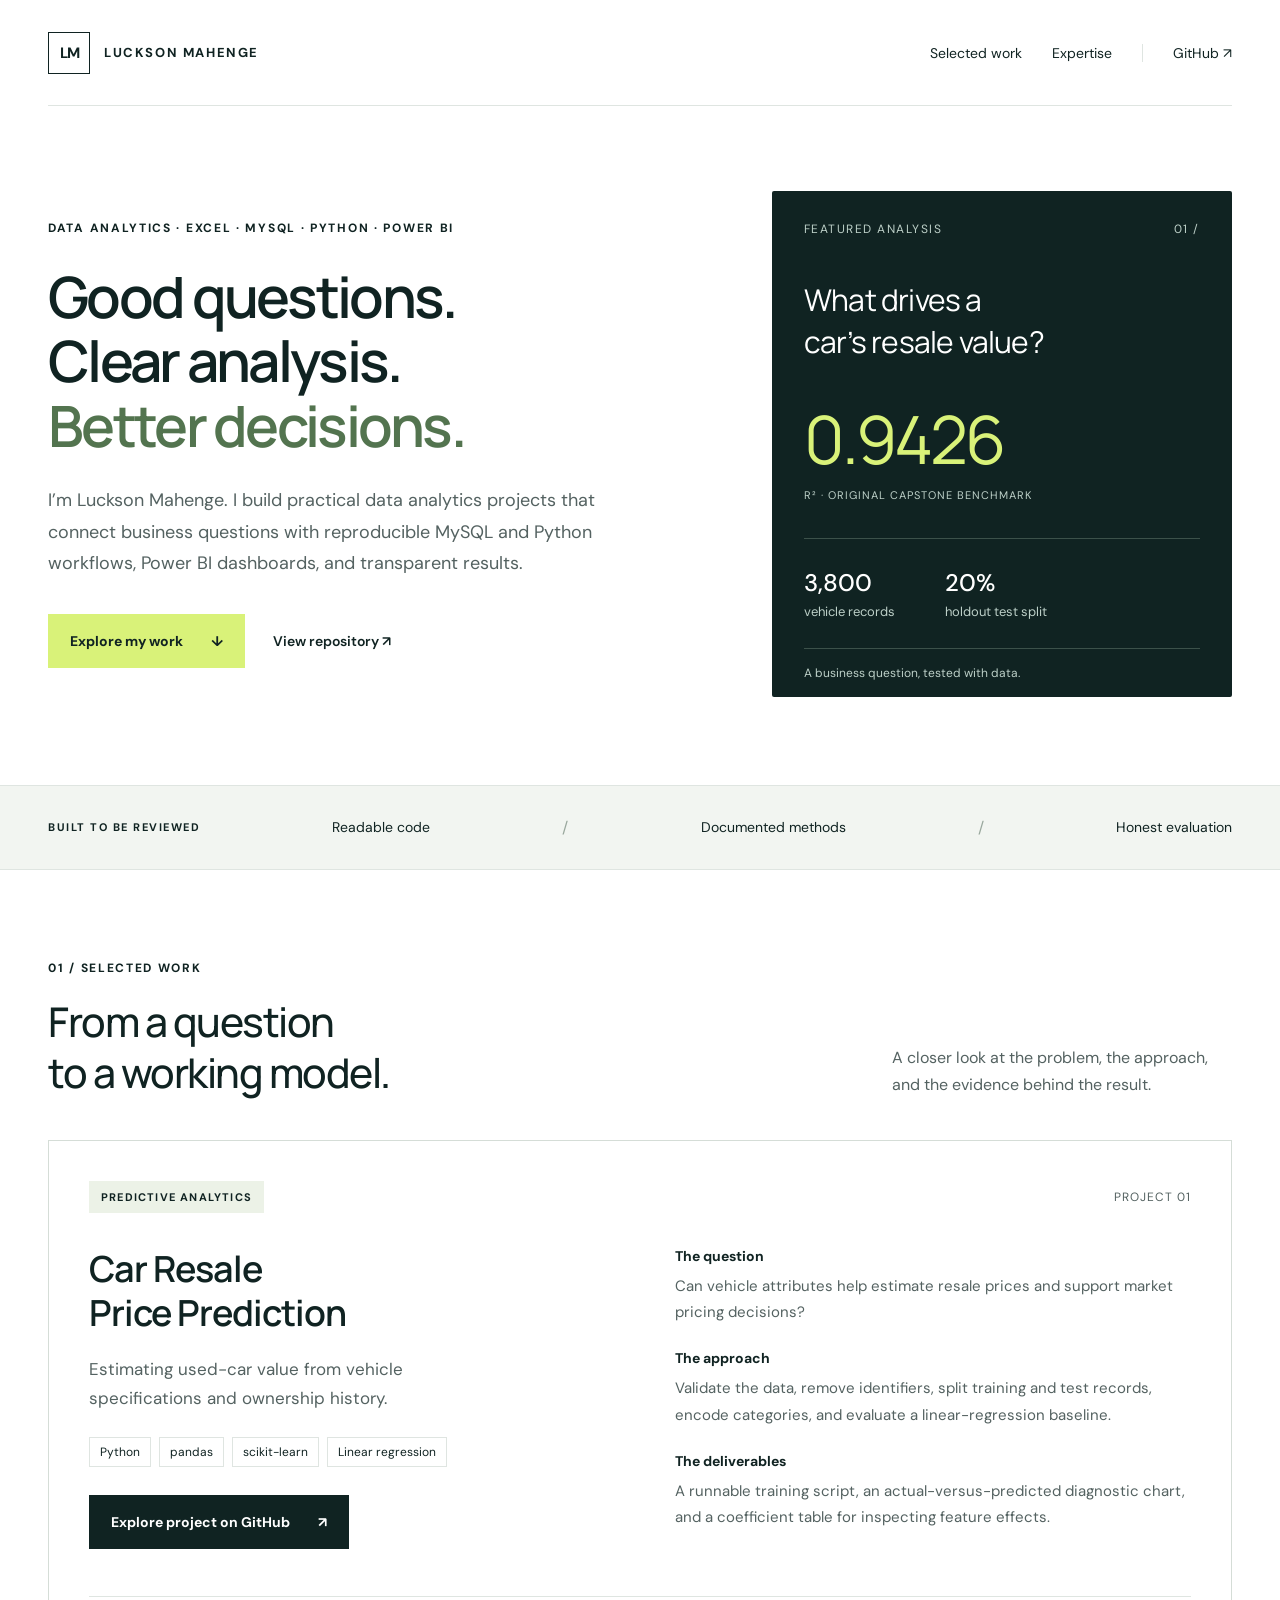
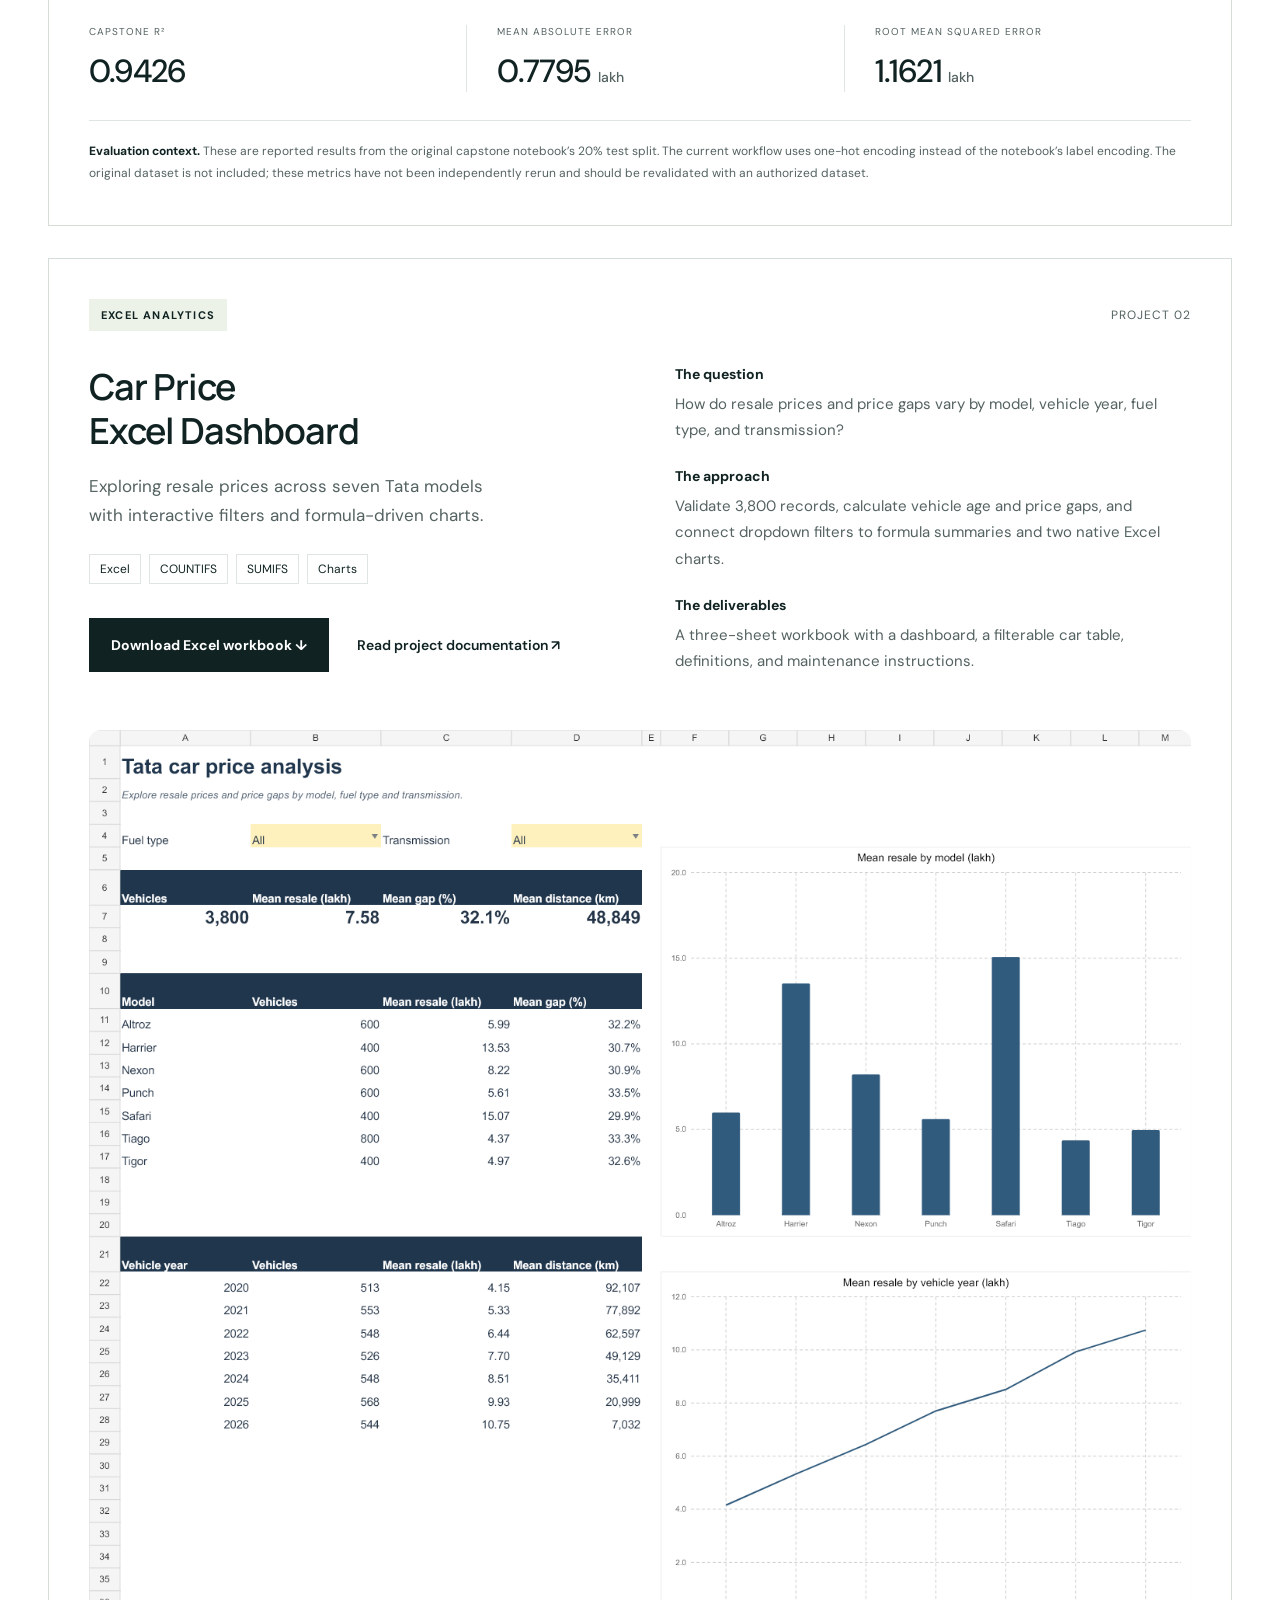
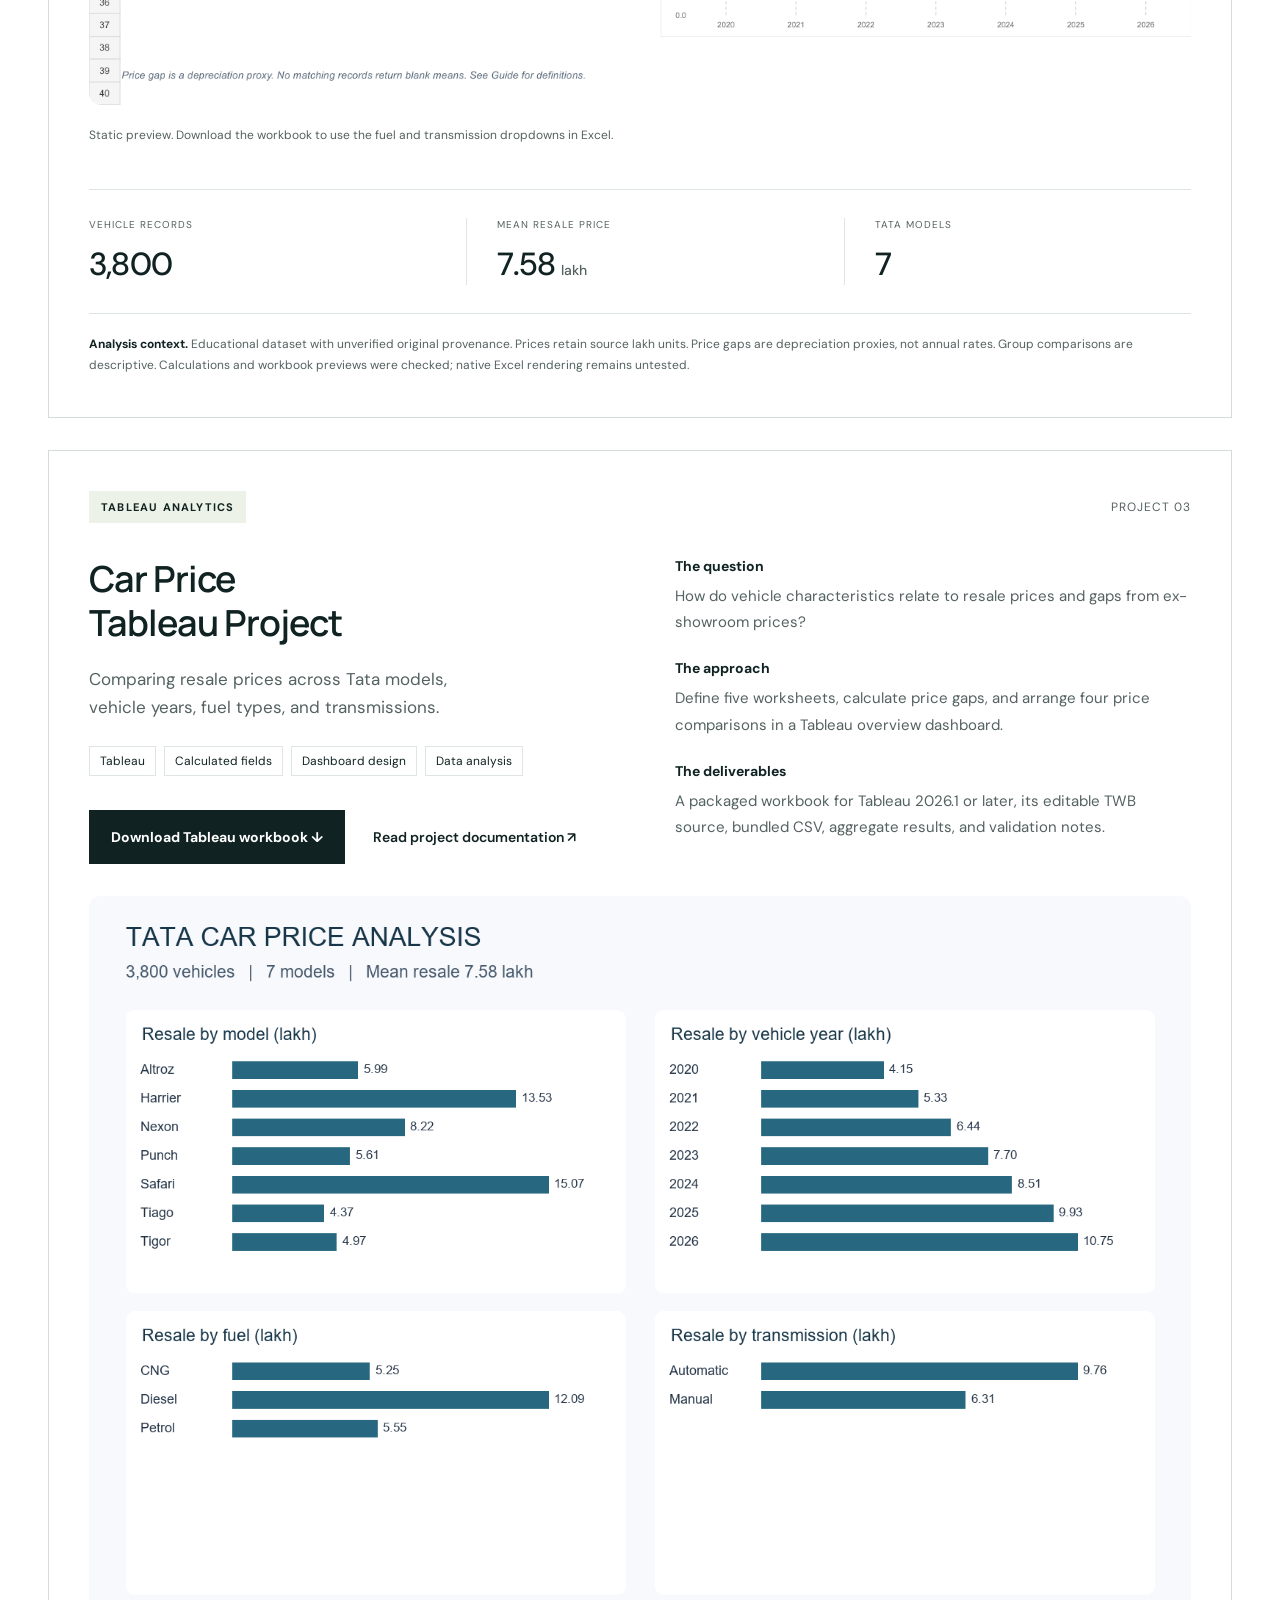
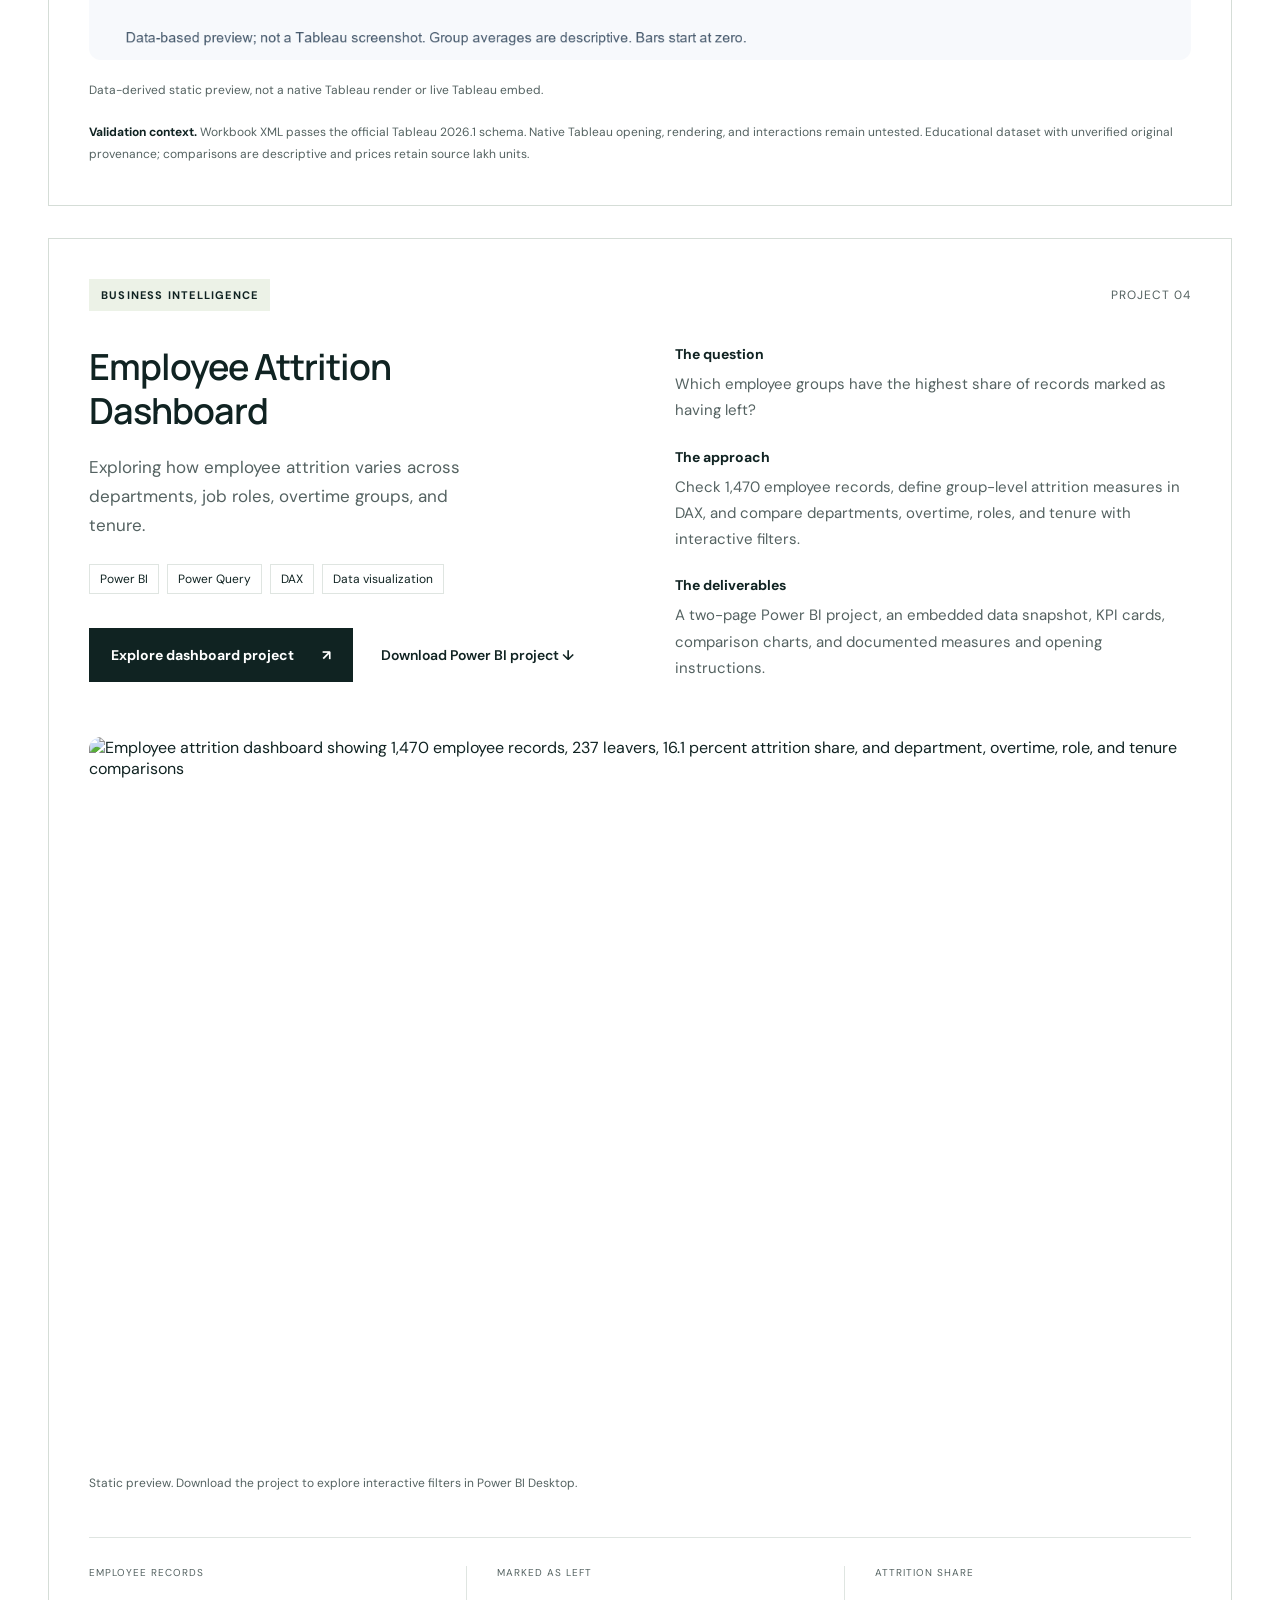
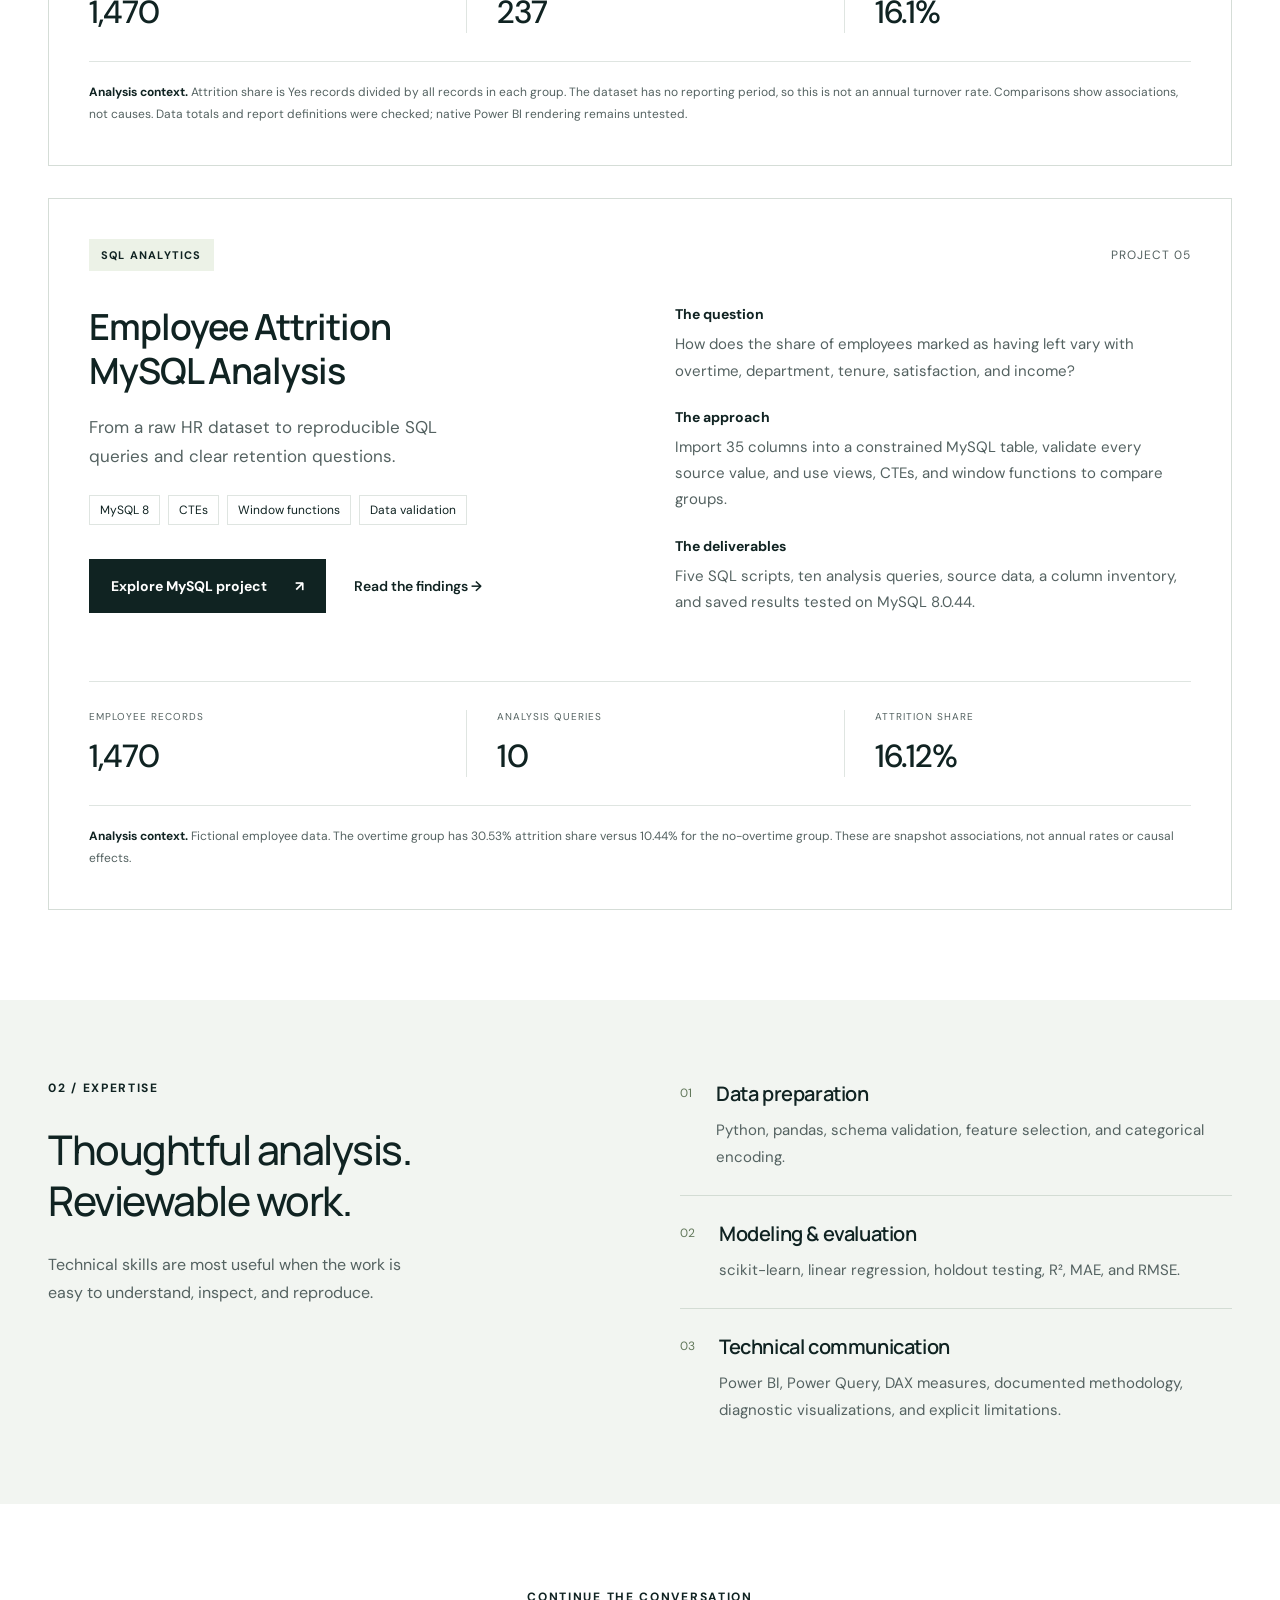
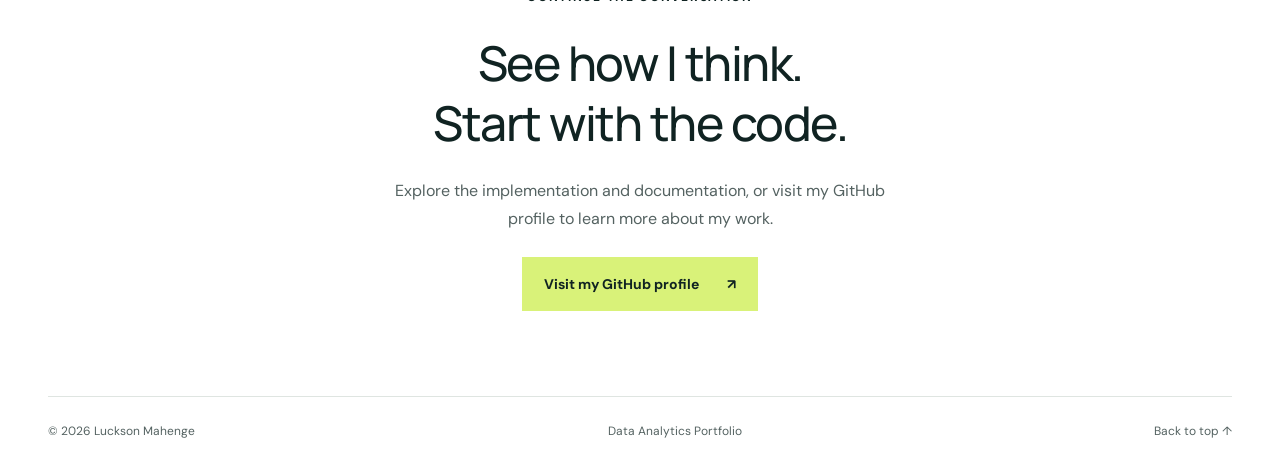
==== commit 66b037e3: "Publish Tableau project on portfolio website" ====
--- a/docs/index.html
+++ b/docs/index.html
@@ -1,53 +1,79 @@
 <!doctype html>+ 
 <html lang="en">+ 
 <head>+ 
 <meta charset="utf-8"><meta name="viewport" content="width=device-width,initial-scale=1">+ 
 <title>Luckson Mahenge — Data Analytics Portfolio</title>+ 
 <meta name="description" content="Explore Luckson Mahenge’s data analytics work: Python, Power BI dashboards, reproducible regression workflows, and transparent evaluation.">+ 
 <meta name="theme-color" content="#102322">+ 
 <link rel="icon" type="image/svg+xml" href="data:image/svg+xml,%3Csvg xmlns='http://www.w3.org/2000/svg' viewBox='0 0 32 32'%3E%3Crect width='32' height='32' rx='6' fill='%23102322'/%3E%3Cpath d='M8 8v16h16v-4H12V8z' fill='%23d9f279'/%3E%3C/svg%3E">+ 
 <link rel="stylesheet" href="styles.css">+ 
 </head>+ 
 <body id="top">+ 
 <a class="skip" href="#main">Skip to content</a>+ 
 <header class="wrap nav"><a class="brand" href="#top" aria-label="Luckson Mahenge home"><span class="monogram">LM</span><span>LUCKSON MAHENGE</span></a><nav aria-label="Main navigation"><a href="#work">Selected work</a><a href="#skills">Expertise</a><a class="nav-github" href="https://github.com/luckson-git">GitHub <span aria-hidden="true">↗</span></a></nav></header>+ 
 <main id="main">+ 
 <section class="hero wrap" aria-labelledby="hero-title"><div class="hero-copy"><p class="eyebrow">DATA ANALYTICS · EXCEL · MYSQL · PYTHON · POWER BI</p><h1 id="hero-title">Good questions.<br>Clear analysis.<br><span>Better decisions.</span></h1><p class="intro">I’m Luckson Mahenge. I build practical data analytics projects that connect business questions with reproducible MySQL and Python workflows, Power BI dashboards, and transparent results.</p><div class="actions"><a class="button primary" href="#work">Explore my work <span aria-hidden="true">↓</span></a><a class="text-link" href="https://github.com/luckson-git/my-portfolio">View repository <span aria-hidden="true">↗</span></a></div></div><aside class="hero-note"><div class="note-top"><span>FEATURED ANALYSIS</span><span>01 /</span></div><p class="note-title">What drives a<br>car’s resale value?</p><div class="big-score"><span>0.9426</span><small>R² · ORIGINAL CAPSTONE BENCHMARK</small></div><div class="note-bottom"><div><strong>3,800</strong><span>vehicle records</span></div><div><strong>20%</strong><span>holdout test split</span></div></div><p class="note-foot">A business question, tested with data.</p></aside></section>+ 
 <div class="strip"><div class="wrap"><span>BUILT TO BE REVIEWED</span><p>Readable code</p><i aria-hidden="true">/</i><p>Documented methods</p><i aria-hidden="true">/</i><p>Honest evaluation</p></div></div>+ 
 <section class="work wrap" id="work"><div class="section-head"><div><p class="eyebrow">01 / SELECTED WORK</p><h2>From a question<br>to a working model.</h2></div><p>A closer look at the problem, the approach, and the evidence behind the result.</p></div>+ 
 <article class="project"><div class="project-heading"><span class="pill">PREDICTIVE ANALYTICS</span><span class="project-index">PROJECT 01</span></div><div class="project-grid"><div><h3>Car Resale<br>Price Prediction</h3><p class="project-lede">Estimating used-car value from vehicle specifications and ownership history.</p><ul class="tags" aria-label="Project technologies"><li>Python</li><li>pandas</li><li>scikit-learn</li><li>Linear regression</li></ul><a class="button dark" href="https://github.com/luckson-git/my-portfolio/tree/main/car-price-prediction">Explore project on GitHub <span aria-hidden="true">↗</span></a></div><div class="case-study"><div><h4>The question</h4><p>Can vehicle attributes help estimate resale prices and support market pricing decisions?</p></div><div><h4>The approach</h4><p>Validate the data, remove identifiers, split training and test records, encode categories, and evaluate a linear-regression baseline.</p></div><div><h4>The deliverables</h4><p>A runnable training script, an actual-versus-predicted diagnostic chart, and a coefficient table for inspecting feature effects.</p></div></div></div>+ 
 <div class="results"><div><span>CAPSTONE R²</span><strong>0.9426</strong></div><div><span>MEAN ABSOLUTE ERROR</span><strong>0.7795 <small>lakh</small></strong></div><div><span>ROOT MEAN SQUARED ERROR</span><strong>1.1621 <small>lakh</small></strong></div></div><p class="method-note"><strong>Evaluation context.</strong> These are reported results from the original capstone notebook’s 20% test split. The current workflow uses one-hot encoding instead of the notebook’s label encoding. The original dataset is not included; these metrics have not been independently rerun and should be revalidated with an authorized dataset.</p>+ 
 </article>
 <article class="project" id="car-price-excel" style="margin-top:32px"><div class="project-heading"><span class="pill">EXCEL ANALYTICS</span><span class="project-index">PROJECT 02</span></div><div class="project-grid"><div><h3>Car Price<br>Excel Dashboard</h3><p class="project-lede">Exploring resale prices across seven Tata models with interactive filters and formula-driven charts.</p><ul class="tags" aria-label="Excel technologies"><li>Excel</li><li>COUNTIFS</li><li>SUMIFS</li><li>Charts</li></ul><div class="actions" style="flex-wrap:wrap"><a class="button dark" href="https://github.com/luckson-git/my-portfolio/raw/refs/heads/main/car-price-excel/Car%20Price%20Analysis.xlsx">Download Excel workbook ↓</a><a class="text-link" href="https://github.com/luckson-git/my-portfolio/tree/main/car-price-excel">Read project documentation ↗</a></div></div><div class="case-study"><div><h4>The question</h4><p>How do resale prices and price gaps vary by model, vehicle year, fuel type, and transmission?</p></div><div><h4>The approach</h4><p>Validate 3,800 records, calculate vehicle age and price gaps, and connect dropdown filters to formula summaries and two native Excel charts.</p></div><div><h4>The deliverables</h4><p>A three-sheet workbook with a dashboard, a filterable car table, definitions, and maintenance instructions.</p></div></div></div><figure style="margin:32px 0 0"><a href="car-price-excel-preview.png"><img src="car-price-excel-preview.png" alt="Excel dashboard showing 3,800 Tata cars, mean resale price of 7.58 lakh, model comparisons and vehicle-year chart" loading="lazy" style="display:block;width:100%;height:auto;border-radius:12px"></a><figcaption class="method-note">Static preview. Download the workbook to use the fuel and transmission dropdowns in Excel.</figcaption></figure><div class="results"><div><span>VEHICLE RECORDS</span><strong>3,800</strong></div><div><span>MEAN RESALE PRICE</span><strong>7.58 <small>lakh</small></strong></div><div><span>TATA MODELS</span><strong>7</strong></div></div><p class="method-note"><strong>Analysis context.</strong> Educational dataset with unverified original provenance. Prices retain source lakh units. Price gaps are depreciation proxies, not annual rates. Group comparisons are descriptive. Calculations and workbook previews were checked; native Excel rendering remains untested.</p></article>
-<article class="project" id="employee-attrition" style="margin-top:32px"><div class="project-heading"><span class="pill">BUSINESS INTELLIGENCE</span><span class="project-index">PROJECT 03</span></div><div class="project-grid"><div><h3>Employee Attrition<br>Dashboard</h3><p class="project-lede">Exploring how employee attrition varies across departments, job roles, overtime groups, and tenure.</p><ul class="tags" aria-label="Dashboard technologies"><li>Power BI</li><li>Power Query</li><li>DAX</li><li>Data visualization</li></ul><div class="actions" style="flex-wrap:wrap"><a class="button dark" href="https://github.com/luckson-git/my-portfolio/tree/main/employee-attrition-powerbi">Explore dashboard project <span aria-hidden="true">↗</span></a><a class="text-link" href="https://github.com/luckson-git/my-portfolio/raw/refs/heads/main/employee-attrition-powerbi/Employee%20Attrition%20Power%20BI.zip">Download Power BI project <span aria-hidden="true">↓</span></a></div></div><div class="case-study"><div><h4>The question</h4><p>Which employee groups have the highest share of records marked as having left?</p></div><div><h4>The approach</h4><p>Check 1,470 employee records, define group-level attrition measures in DAX, and compare departments, overtime, roles, and tenure with interactive filters.</p></div><div><h4>The deliverables</h4><p>A two-page Power BI project, an embedded data snapshot, KPI cards, comparison charts, and documented measures and opening instructions.</p></div></div></div><figure style="margin:32px 0 0"><a href="https://github.com/luckson-git/my-portfolio/blob/main/employee-attrition-powerbi/Attrition%20preview.png"><img src="https://github.com/luckson-git/my-portfolio/blob/main/employee-attrition-powerbi/Attrition%20preview.png?raw=true" alt="Employee attrition dashboard showing 1,470 employee records, 237 leavers, 16.1 percent attrition share, and department, overtime, role, and tenure comparisons" width="1600" height="1040" loading="lazy" style="display:block;width:100%;height:auto;border-radius:12px"></a><figcaption class="method-note">Static preview. Download the project to explore interactive filters in Power BI Desktop.</figcaption></figure><div class="results"><div><span>EMPLOYEE RECORDS</span><strong>1,470</strong></div><div><span>MARKED AS LEFT</span><strong>237</strong></div><div><span>ATTRITION SHARE</span><strong>16.1%</strong></div></div><p class="method-note"><strong>Analysis context.</strong> Attrition share is Yes records divided by all records in each group. The dataset has no reporting period, so this is not an annual turnover rate. Comparisons show associations, not causes. Data totals and report definitions were checked; native Power BI rendering remains untested.</p></article>
-<article class="project" id="employee-attrition-mysql" style="margin-top:32px"><div class="project-heading"><span class="pill">SQL ANALYTICS</span><span class="project-index">PROJECT 04</span></div><div class="project-grid"><div><h3>Employee Attrition<br>MySQL Analysis</h3><p class="project-lede">From a raw HR dataset to reproducible SQL queries and clear retention questions.</p><ul class="tags" aria-label="SQL project technologies"><li>MySQL 8</li><li>CTEs</li><li>Window functions</li><li>Data validation</li></ul><div class="actions" style="flex-wrap:wrap"><a class="button dark" href="https://github.com/luckson-git/my-portfolio/tree/main/employee-attrition-mysql">Explore MySQL project <span aria-hidden="true">↗</span></a><a class="text-link" href="employee-attrition-mysql.html">Read the findings →</a></div></div><div class="case-study"><div><h4>The question</h4><p>How does the share of employees marked as having left vary with overtime, department, tenure, satisfaction, and income?</p></div><div><h4>The approach</h4><p>Import 35 columns into a constrained MySQL table, validate every source value, and use views, CTEs, and window functions to compare groups.</p></div><div><h4>The deliverables</h4><p>Five SQL scripts, ten analysis queries, source data, a column inventory, and saved results tested on MySQL 8.0.44.</p></div></div></div><div class="results"><div><span>EMPLOYEE RECORDS</span><strong>1,470</strong></div><div><span>ANALYSIS QUERIES</span><strong>10</strong></div><div><span>ATTRITION SHARE</span><strong>16.12%</strong></div></div><p class="method-note"><strong>Analysis context.</strong> Fictional employee data. The overtime group has 30.53% attrition share versus 10.44% for the no-overtime group. These are snapshot associations, not annual rates or causal effects.</p></article>+<article class="project" id="car-price-tableau" style="margin-top:32px"><div class="project-heading"><span class="pill">TABLEAU ANALYTICS</span><span class="project-index">PROJECT 03</span></div><div class="project-grid"><div><h3>Car Price<br>Tableau Project</h3><p class="project-lede">Comparing resale prices across Tata models, vehicle years, fuel types, and transmissions.</p><ul class="tags" aria-label="Tableau project technologies"><li>Tableau</li><li>Calculated fields</li><li>Dashboard design</li><li>Data analysis</li></ul><div class="actions" style="flex-wrap:wrap"><a class="button dark" href="https://github.com/luckson-git/my-portfolio/raw/refs/heads/main/car-price-tableau/Car%20Price%20Analysis.twbx">Download Tableau workbook ↓</a><a class="text-link" href="https://github.com/luckson-git/my-portfolio/tree/main/car-price-tableau">Read project documentation ↗</a></div></div><div class="case-study"><div><h4>The question</h4><p>How do vehicle characteristics relate to resale prices and gaps from ex-showroom prices?</p></div><div><h4>The approach</h4><p>Define five worksheets, calculate price gaps, and arrange four price comparisons in a Tableau overview dashboard.</p></div><div><h4>The deliverables</h4><p>A packaged workbook for Tableau 2026.1 or later, its editable TWB source, bundled CSV, aggregate results, and validation notes.</p></div></div></div><figure style="margin:32px 0 0"><a href="car-price-tableau-preview.png"><img src="car-price-tableau-preview.png" alt="Data-derived preview of car resale price comparisons by model, vehicle year, fuel, and transmission; not a Tableau screenshot" loading="lazy" style="display:block;width:100%;height:auto;border-radius:12px"></a><figcaption class="method-note">Data-derived static preview, not a native Tableau render or live Tableau embed.</figcaption></figure><p class="method-note"><strong>Validation context.</strong> Workbook XML passes the official Tableau 2026.1 schema. Native Tableau opening, rendering, and interactions remain untested. Educational dataset with unverified original provenance; comparisons are descriptive and prices retain source lakh units.</p></article>
+<article class="project" id="employee-attrition" style="margin-top:32px"><div class="project-heading"><span class="pill">BUSINESS INTELLIGENCE</span><span class="project-index">PROJECT 04</span></div><div class="project-grid"><div><h3>Employee Attrition<br>Dashboard</h3><p class="project-lede">Exploring how employee attrition varies across departments, job roles, overtime groups, and tenure.</p><ul class="tags" aria-label="Dashboard technologies"><li>Power BI</li><li>Power Query</li><li>DAX</li><li>Data visualization</li></ul><div class="actions" style="flex-wrap:wrap"><a class="button dark" href="https://github.com/luckson-git/my-portfolio/tree/main/employee-attrition-powerbi">Explore dashboard project <span aria-hidden="true">↗</span></a><a class="text-link" href="https://github.com/luckson-git/my-portfolio/raw/refs/heads/main/employee-attrition-powerbi/Employee%20Attrition%20Power%20BI.zip">Download Power BI project <span aria-hidden="true">↓</span></a></div></div><div class="case-study"><div><h4>The question</h4><p>Which employee groups have the highest share of records marked as having left?</p></div><div><h4>The approach</h4><p>Check 1,470 employee records, define group-level attrition measures in DAX, and compare departments, overtime, roles, and tenure with interactive filters.</p></div><div><h4>The deliverables</h4><p>A two-page Power BI project, an embedded data snapshot, KPI cards, comparison charts, and documented measures and opening instructions.</p></div></div></div><figure style="margin:32px 0 0"><a href="https://github.com/luckson-git/my-portfolio/blob/main/employee-attrition-powerbi/Attrition%20preview.png"><img src="https://github.com/luckson-git/my-portfolio/blob/main/employee-attrition-powerbi/Attrition%20preview.png?raw=true" alt="Employee attrition dashboard showing 1,470 employee records, 237 leavers, 16.1 percent attrition share, and department, overtime, role, and tenure comparisons" width="1600" height="1040" loading="lazy" style="display:block;width:100%;height:auto;border-radius:12px"></a><figcaption class="method-note">Static preview. Download the project to explore interactive filters in Power BI Desktop.</figcaption></figure><div class="results"><div><span>EMPLOYEE RECORDS</span><strong>1,470</strong></div><div><span>MARKED AS LEFT</span><strong>237</strong></div><div><span>ATTRITION SHARE</span><strong>16.1%</strong></div></div><p class="method-note"><strong>Analysis context.</strong> Attrition share is Yes records divided by all records in each group. The dataset has no reporting period, so this is not an annual turnover rate. Comparisons show associations, not causes. Data totals and report definitions were checked; native Power BI rendering remains untested.</p></article>
+<article class="project" id="employee-attrition-mysql" style="margin-top:32px"><div class="project-heading"><span class="pill">SQL ANALYTICS</span><span class="project-index">PROJECT 05</span></div><div class="project-grid"><div><h3>Employee Attrition<br>MySQL Analysis</h3><p class="project-lede">From a raw HR dataset to reproducible SQL queries and clear retention questions.</p><ul class="tags" aria-label="SQL project technologies"><li>MySQL 8</li><li>CTEs</li><li>Window functions</li><li>Data validation</li></ul><div class="actions" style="flex-wrap:wrap"><a class="button dark" href="https://github.com/luckson-git/my-portfolio/tree/main/employee-attrition-mysql">Explore MySQL project <span aria-hidden="true">↗</span></a><a class="text-link" href="employee-attrition-mysql.html">Read the findings →</a></div></div><div class="case-study"><div><h4>The question</h4><p>How does the share of employees marked as having left vary with overtime, department, tenure, satisfaction, and income?</p></div><div><h4>The approach</h4><p>Import 35 columns into a constrained MySQL table, validate every source value, and use views, CTEs, and window functions to compare groups.</p></div><div><h4>The deliverables</h4><p>Five SQL scripts, ten analysis queries, source data, a column inventory, and saved results tested on MySQL 8.0.44.</p></div></div></div><div class="results"><div><span>EMPLOYEE RECORDS</span><strong>1,470</strong></div><div><span>ANALYSIS QUERIES</span><strong>10</strong></div><div><span>ATTRITION SHARE</span><strong>16.12%</strong></div></div><p class="method-note"><strong>Analysis context.</strong> Fictional employee data. The overtime group has 30.53% attrition share versus 10.44% for the no-overtime group. These are snapshot associations, not annual rates or causal effects.</p></article>+ 
 </section>+ 
 <section class="expertise" id="skills"><div class="wrap expertise-grid"><div><p class="eyebrow">02 / EXPERTISE</p><h2>Thoughtful analysis.<br>Reviewable work.</h2><p class="expertise-intro">Technical skills are most useful when the work is easy to understand, inspect, and reproduce.</p></div><div class="skills-list"><div><span>01</span><div><h3>Data preparation</h3><p>Python, pandas, schema validation, feature selection, and categorical encoding.</p></div></div><div><span>02</span><div><h3>Modeling & evaluation</h3><p>scikit-learn, linear regression, holdout testing, R², MAE, and RMSE.</p></div></div><div><span>03</span><div><h3>Technical communication</h3><p>Power BI, Power Query, DAX measures, documented methodology, diagnostic visualizations, and explicit limitations.</p></div></div></div></div></section>+ 
 <section class="closing wrap"><p class="eyebrow">CONTINUE THE CONVERSATION</p><h2>See how I think.<br>Start with the code.</h2><p>Explore the implementation and documentation, or visit my GitHub profile to learn more about my work.</p><a class="button primary" href="https://github.com/luckson-git">Visit my GitHub profile <span aria-hidden="true">↗</span></a></section>+ 
 </main><footer class="wrap"><span>© 2026 Luckson Mahenge</span><span>Data Analytics Portfolio</span><a href="#top">Back to top ↑</a></footer>+ 
 </body></html>+ 
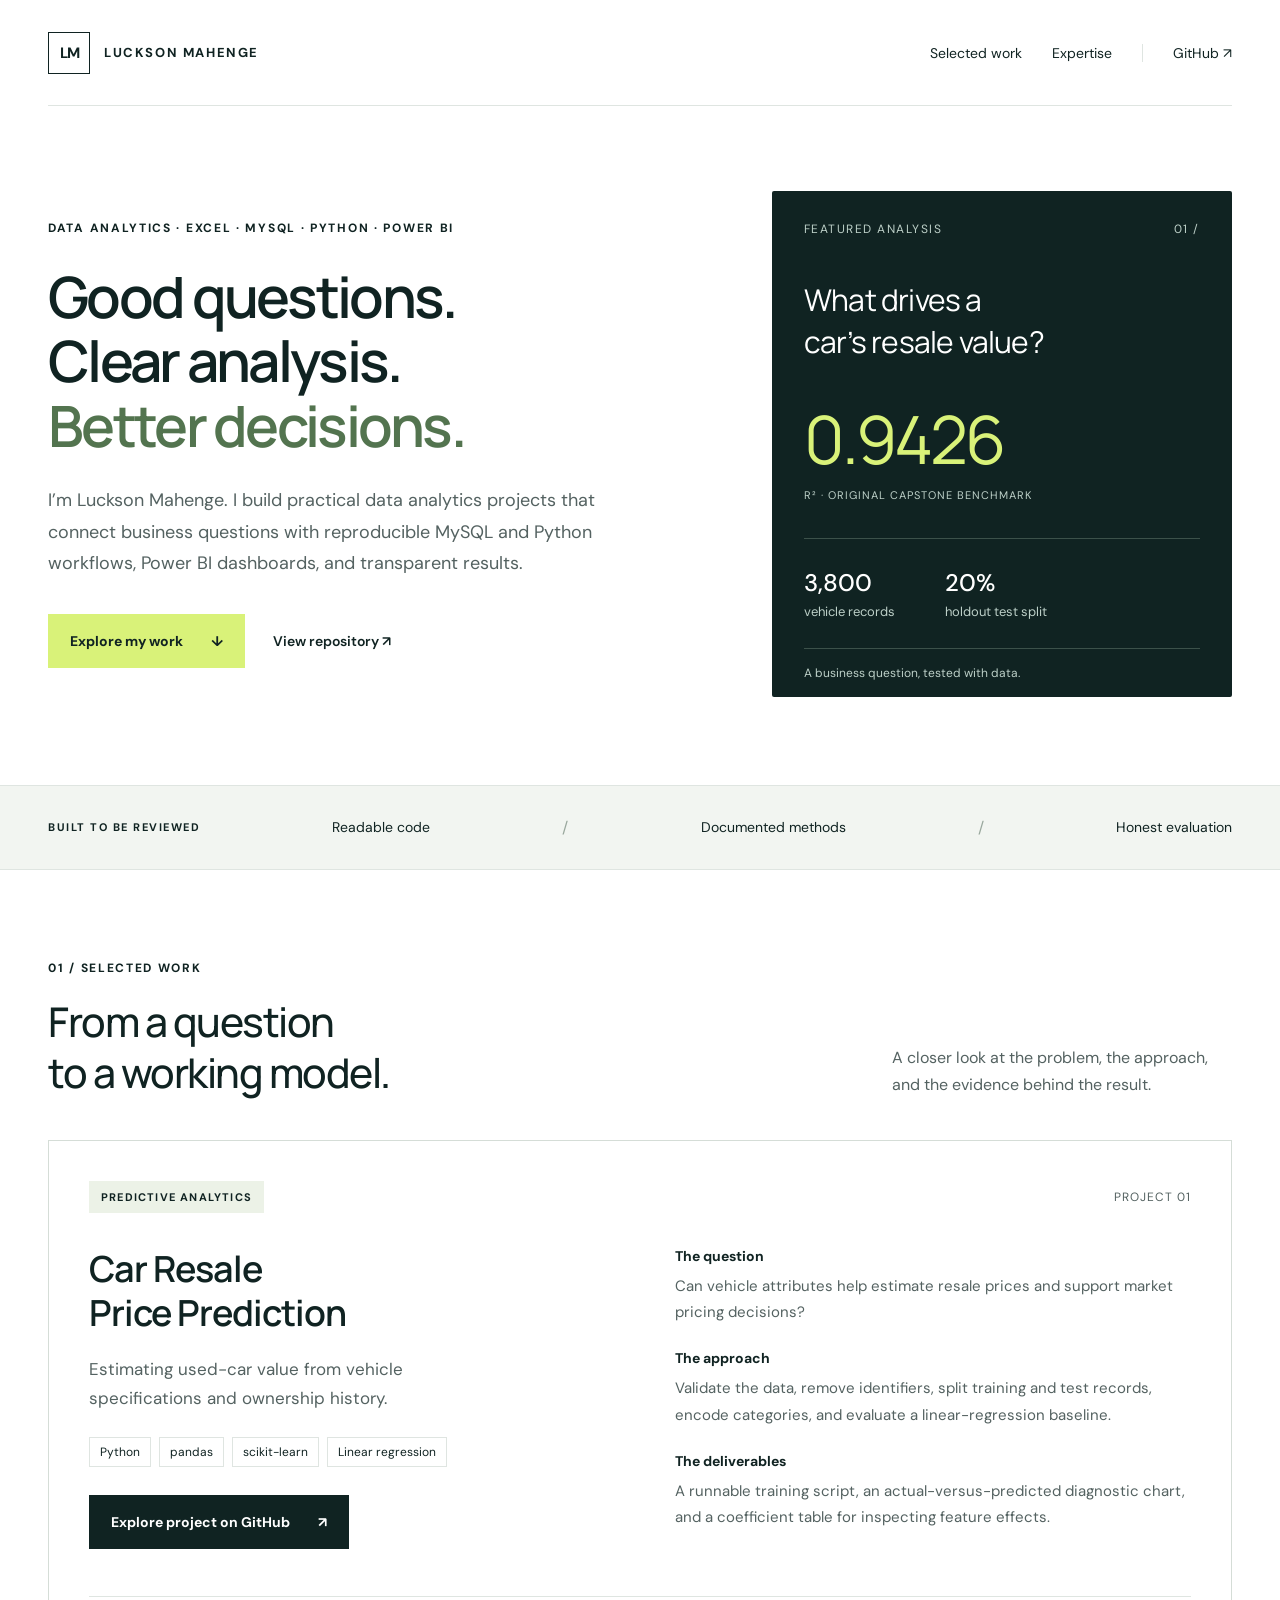
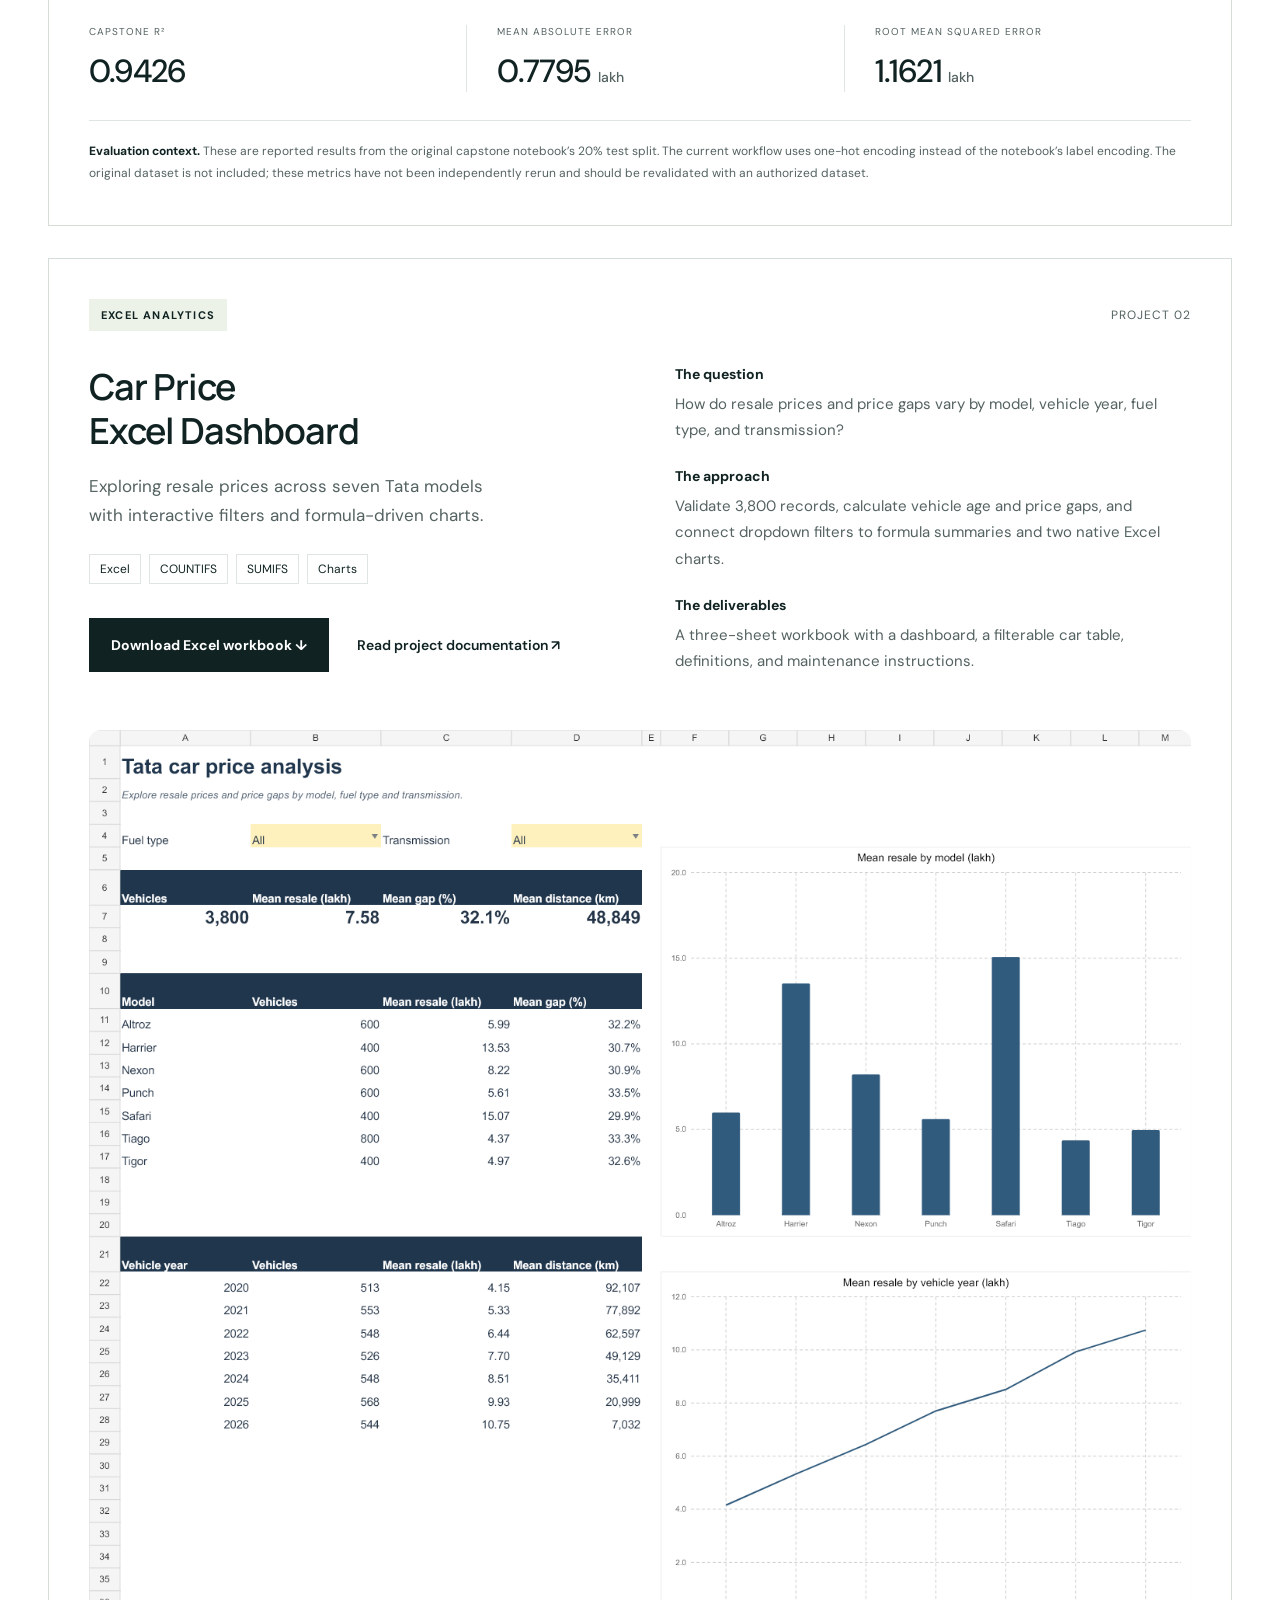
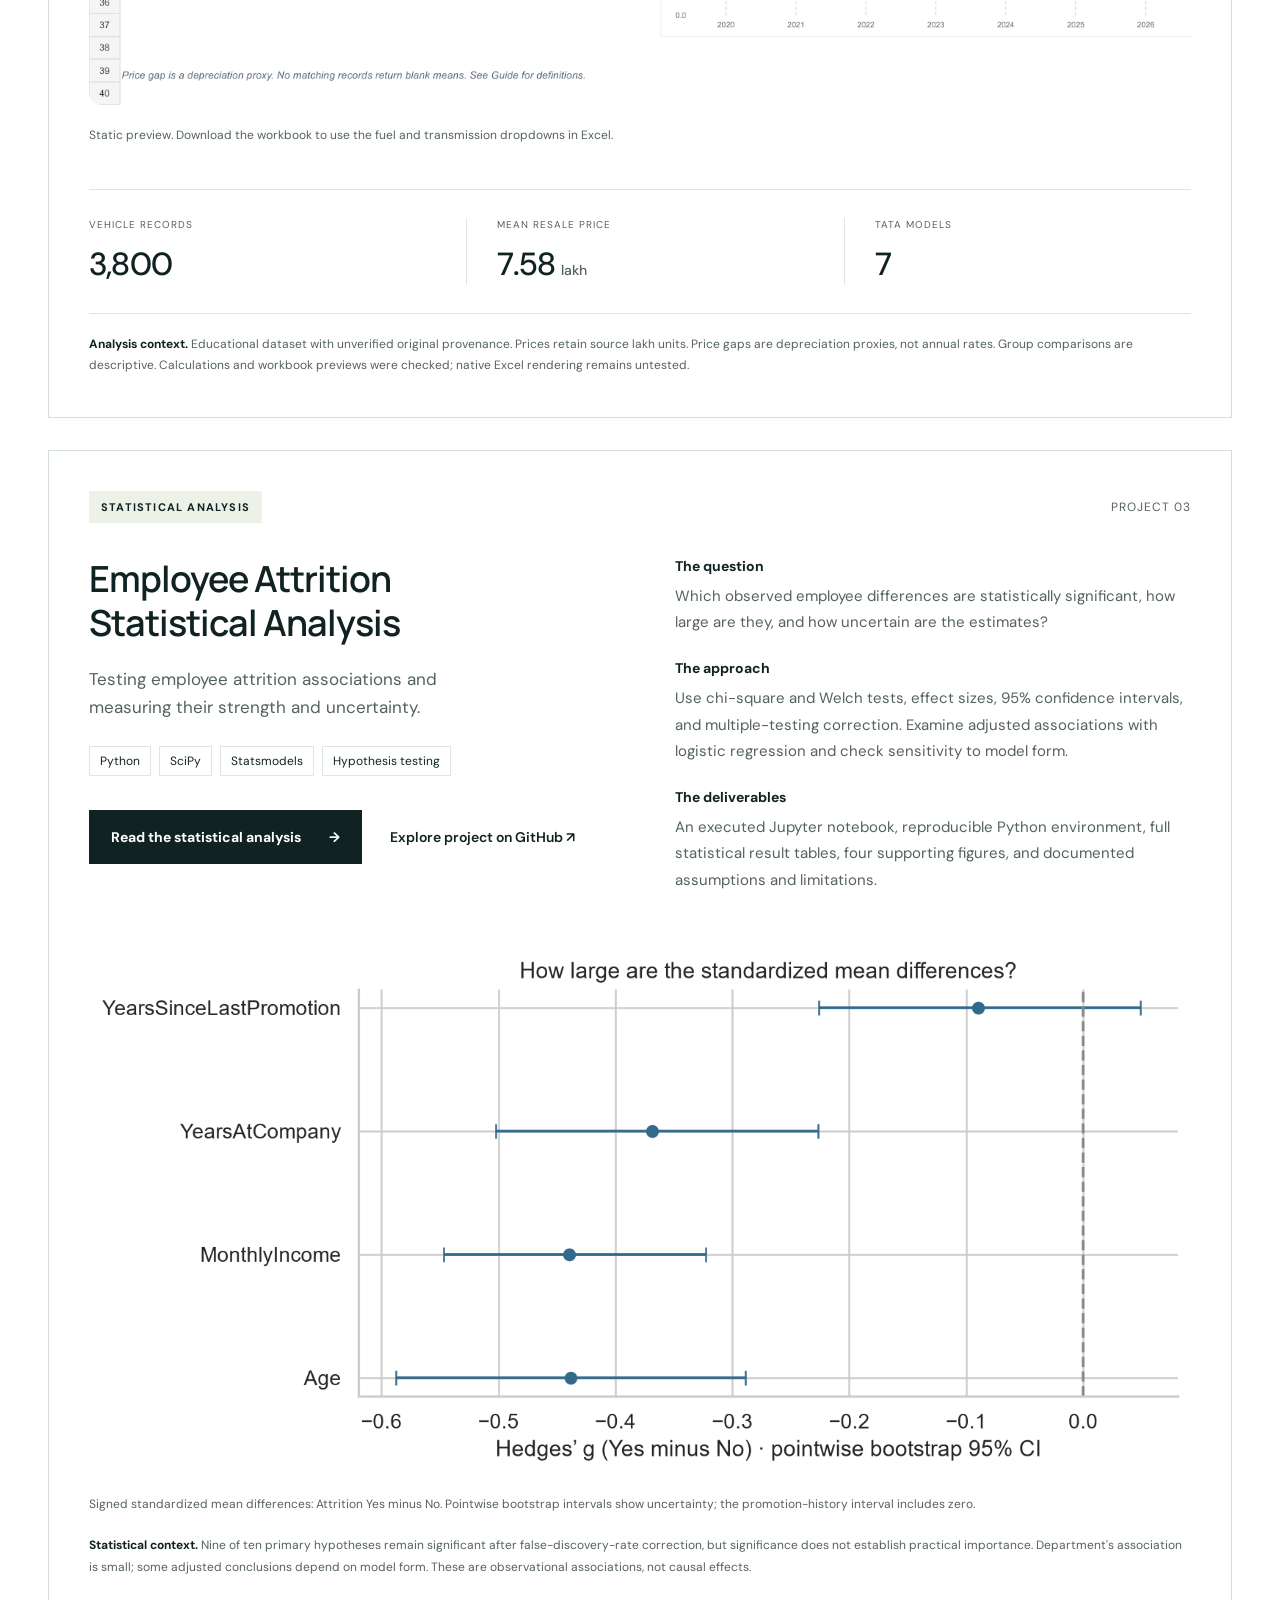
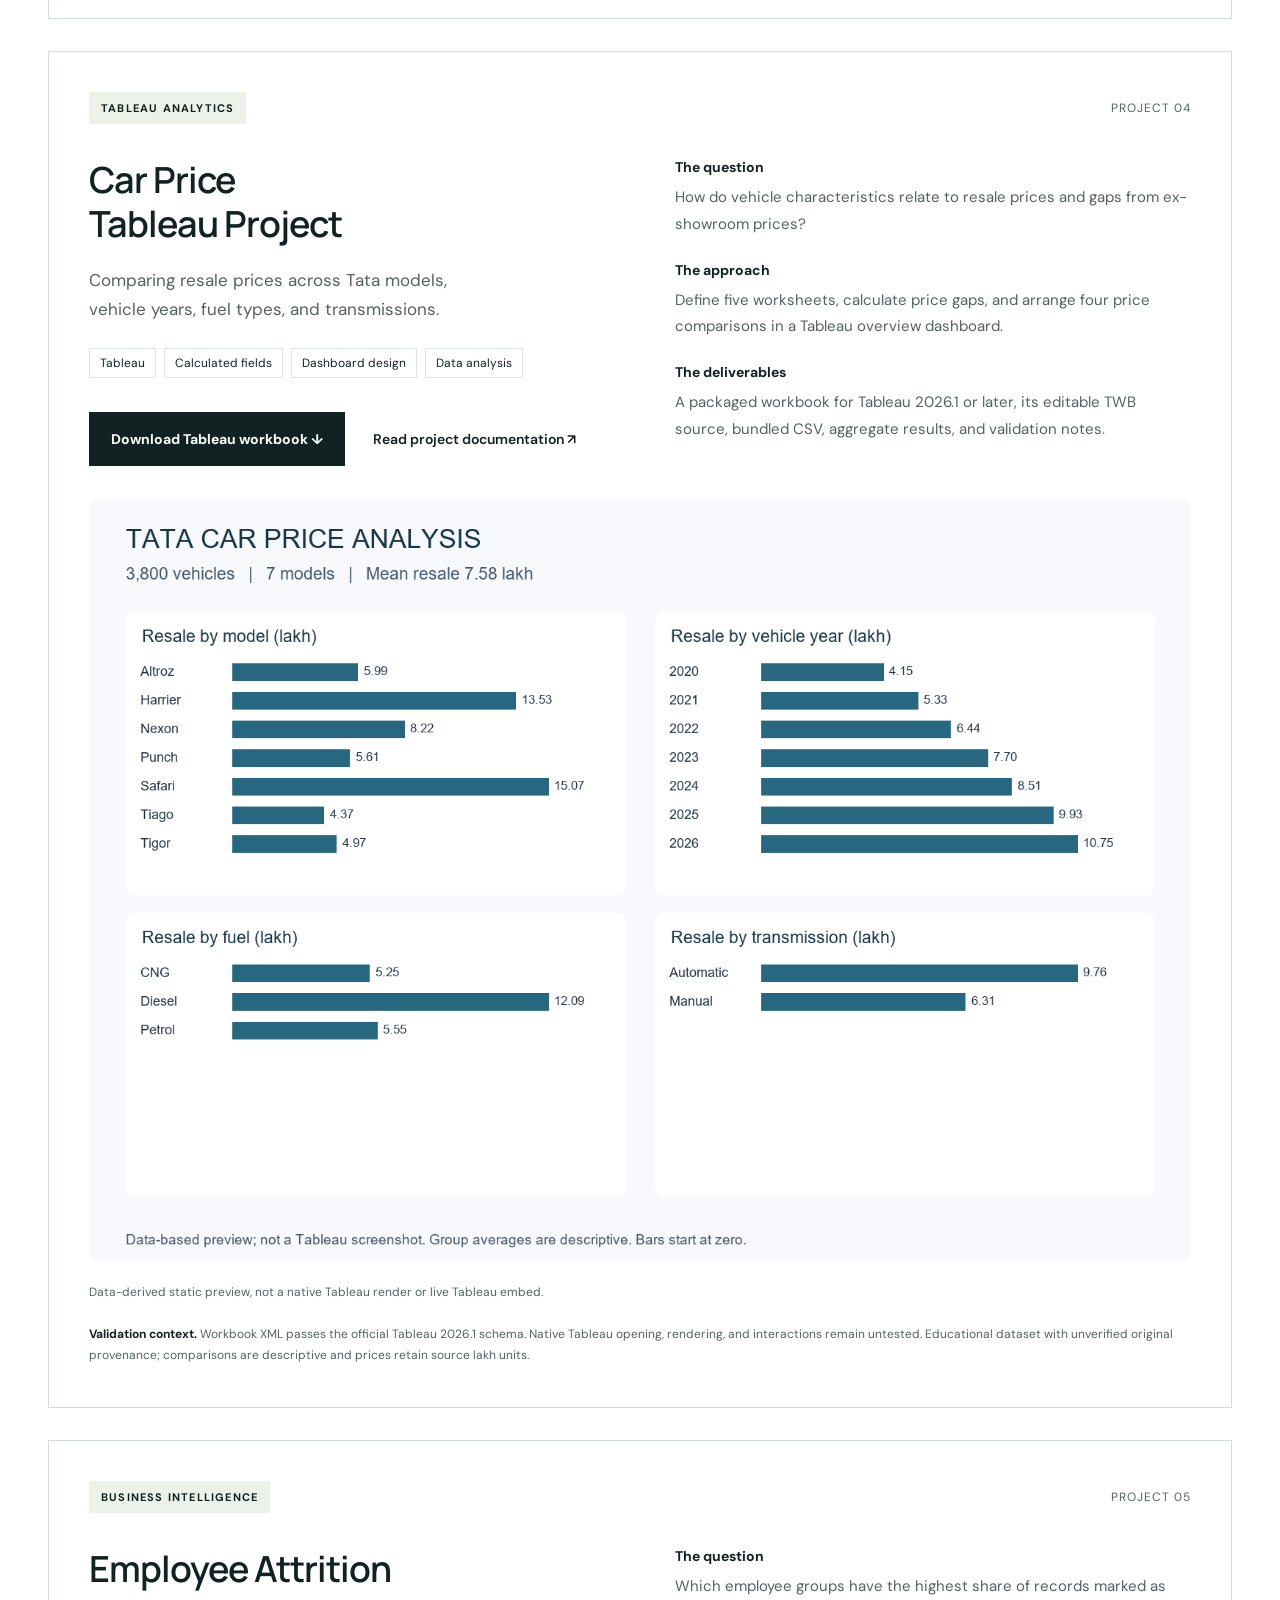
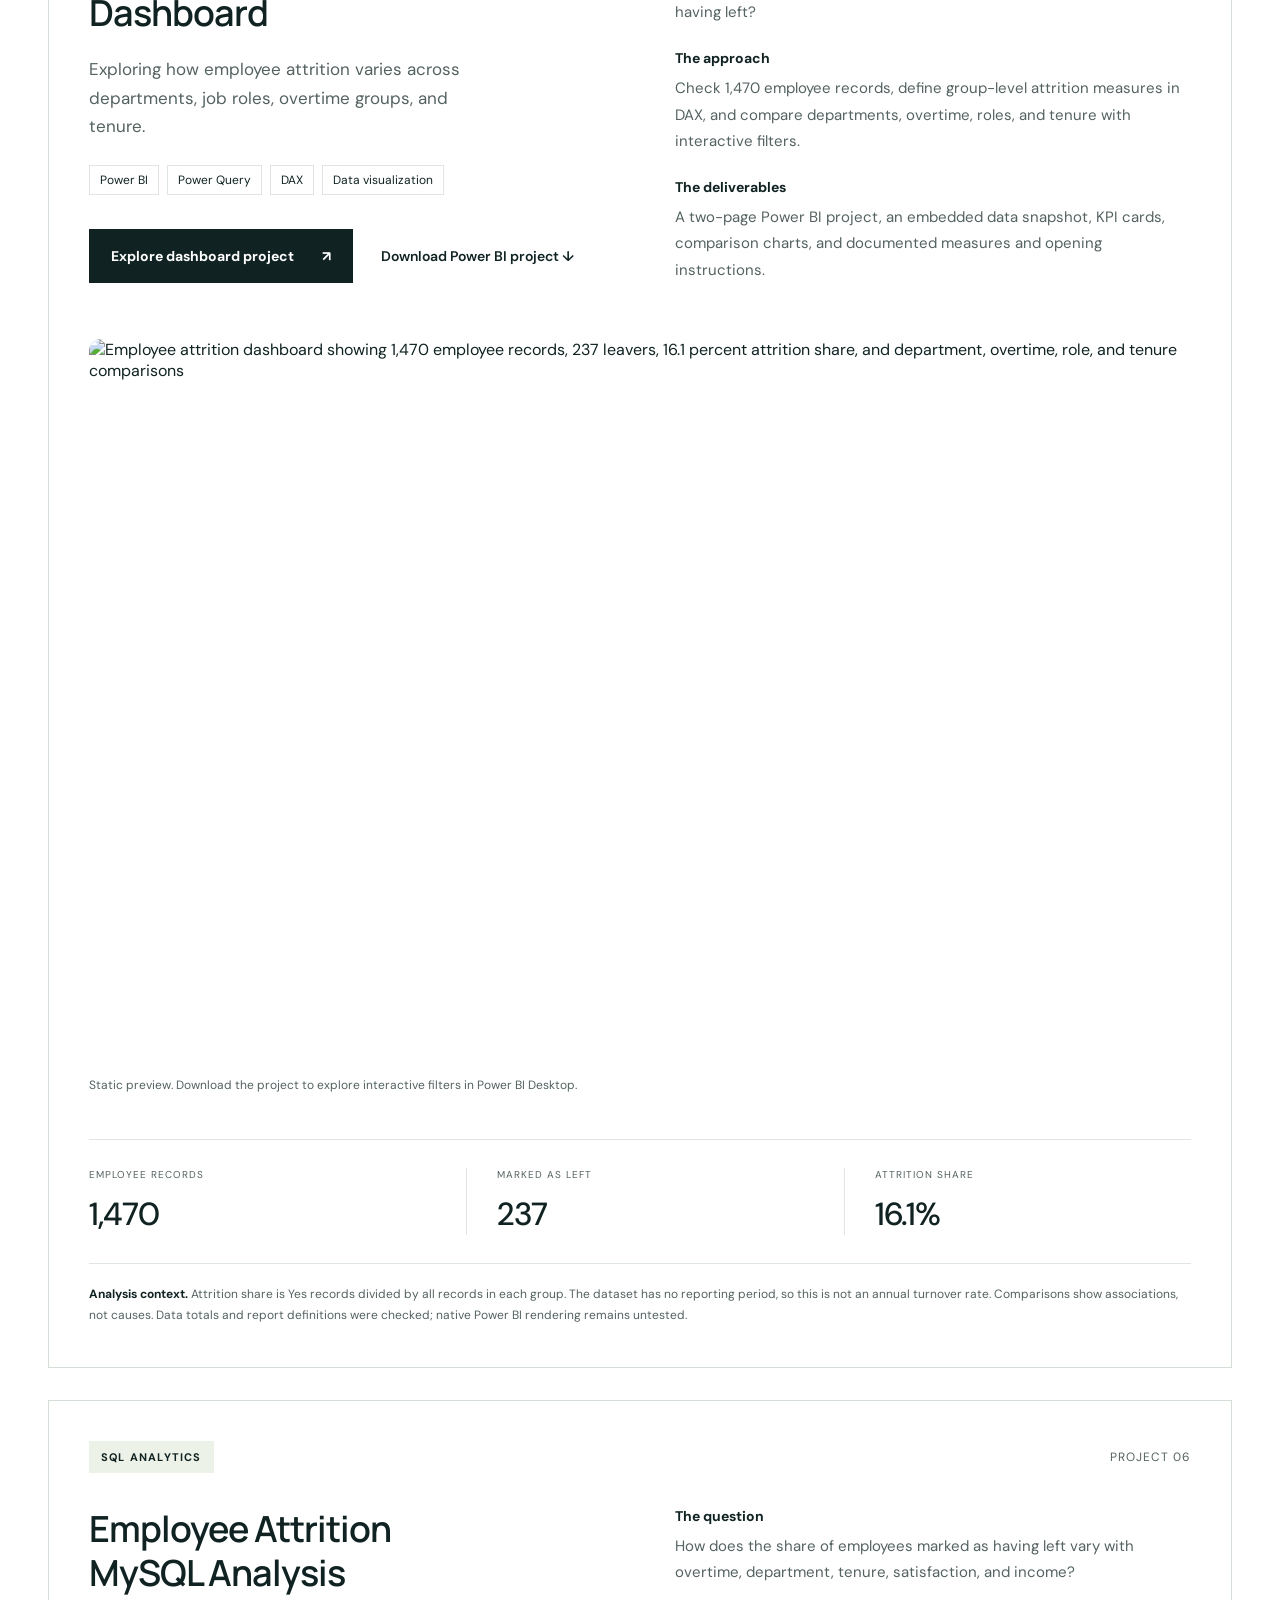
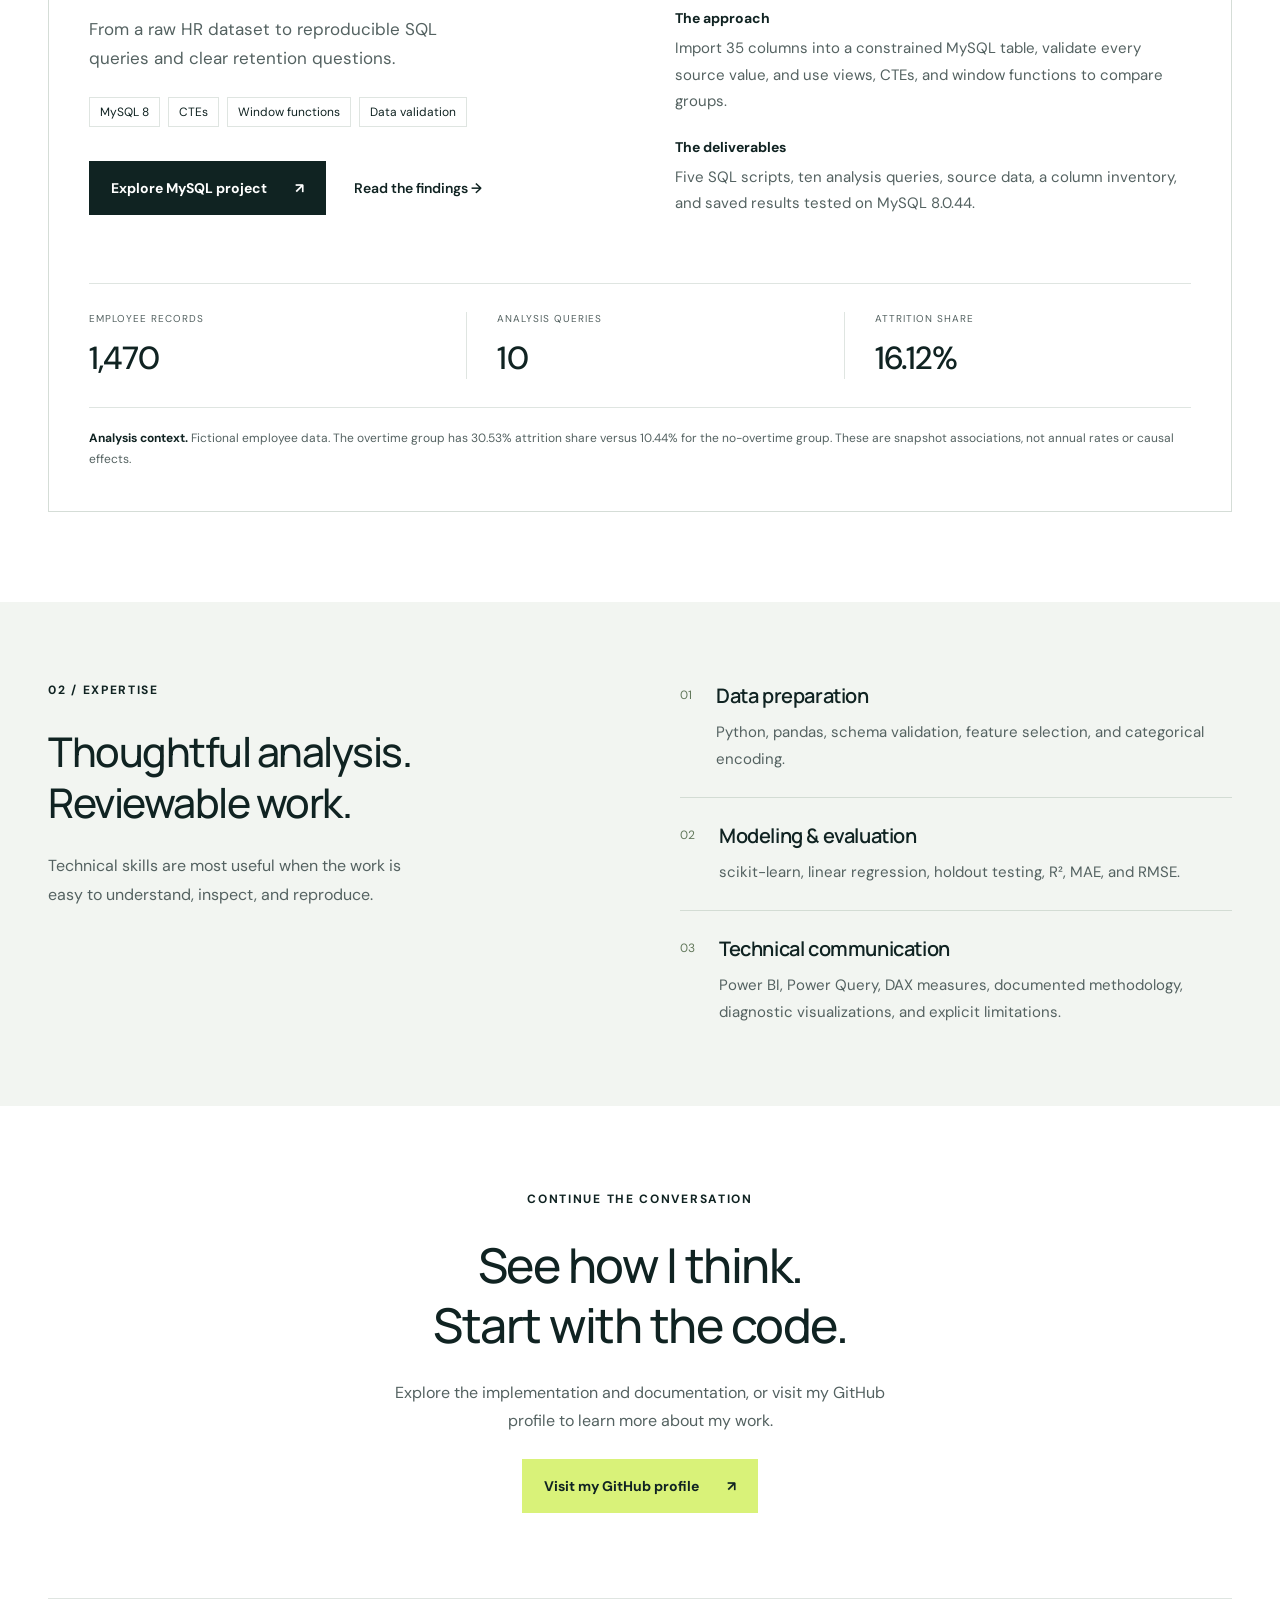
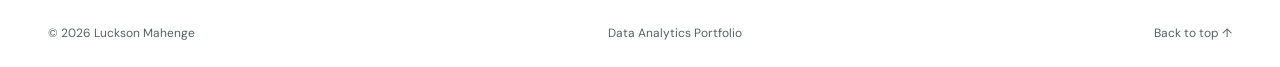
==== commit 8064deea: "Place statistics project below Excel dashboard" ====
--- a/docs/index.html
+++ b/docs/index.html
@@ -56,10 +56,25 @@
  
 </article>
-<article class="project" id="car-price-excel" style="margin-top:32px"><div class="project-heading"><span class="pill">EXCEL ANALYTICS</span><span class="project-index">PROJECT 02</span></div><div class="project-grid"><div><h3>Car Price<br>Excel Dashboard</h3><p class="project-lede">Exploring resale prices across seven Tata models with interactive filters and formula-driven charts.</p><ul class="tags" aria-label="Excel technologies"><li>Excel</li><li>COUNTIFS</li><li>SUMIFS</li><li>Charts</li></ul><div class="actions" style="flex-wrap:wrap"><a class="button dark" href="https://github.com/luckson-git/my-portfolio/raw/refs/heads/main/car-price-excel/Car%20Price%20Analysis.xlsx">Download Excel workbook ↓</a><a class="text-link" href="https://github.com/luckson-git/my-portfolio/tree/main/car-price-excel">Read project documentation ↗</a></div></div><div class="case-study"><div><h4>The question</h4><p>How do resale prices and price gaps vary by model, vehicle year, fuel type, and transmission?</p></div><div><h4>The approach</h4><p>Validate 3,800 records, calculate vehicle age and price gaps, and connect dropdown filters to formula summaries and two native Excel charts.</p></div><div><h4>The deliverables</h4><p>A three-sheet workbook with a dashboard, a filterable car table, definitions, and maintenance instructions.</p></div></div></div><figure style="margin:32px 0 0"><a href="car-price-excel-preview.png"><img src="car-price-excel-preview.png" alt="Excel dashboard showing 3,800 Tata cars, mean resale price of 7.58 lakh, model comparisons and vehicle-year chart" loading="lazy" style="display:block;width:100%;height:auto;border-radius:12px"></a><figcaption class="method-note">Static preview. Download the workbook to use the fuel and transmission dropdowns in Excel.</figcaption></figure><div class="results"><div><span>VEHICLE RECORDS</span><strong>3,800</strong></div><div><span>MEAN RESALE PRICE</span><strong>7.58 <small>lakh</small></strong></div><div><span>TATA MODELS</span><strong>7</strong></div></div><p class="method-note"><strong>Analysis context.</strong> Educational dataset with unverified original provenance. Prices retain source lakh units. Price gaps are depreciation proxies, not annual rates. Group comparisons are descriptive. Calculations and workbook previews were checked; native Excel rendering remains untested.</p></article>
-<article class="project" id="car-price-tableau" style="margin-top:32px"><div class="project-heading"><span class="pill">TABLEAU ANALYTICS</span><span class="project-index">PROJECT 03</span></div><div class="project-grid"><div><h3>Car Price<br>Tableau Project</h3><p class="project-lede">Comparing resale prices across Tata models, vehicle years, fuel types, and transmissions.</p><ul class="tags" aria-label="Tableau project technologies"><li>Tableau</li><li>Calculated fields</li><li>Dashboard design</li><li>Data analysis</li></ul><div class="actions" style="flex-wrap:wrap"><a class="button dark" href="https://github.com/luckson-git/my-portfolio/raw/refs/heads/main/car-price-tableau/Car%20Price%20Analysis.twbx">Download Tableau workbook ↓</a><a class="text-link" href="https://github.com/luckson-git/my-portfolio/tree/main/car-price-tableau">Read project documentation ↗</a></div></div><div class="case-study"><div><h4>The question</h4><p>How do vehicle characteristics relate to resale prices and gaps from ex-showroom prices?</p></div><div><h4>The approach</h4><p>Define five worksheets, calculate price gaps, and arrange four price comparisons in a Tableau overview dashboard.</p></div><div><h4>The deliverables</h4><p>A packaged workbook for Tableau 2026.1 or later, its editable TWB source, bundled CSV, aggregate results, and validation notes.</p></div></div></div><figure style="margin:32px 0 0"><a href="car-price-tableau-preview.png"><img src="car-price-tableau-preview.png" alt="Data-derived preview of car resale price comparisons by model, vehicle year, fuel, and transmission; not a Tableau screenshot" loading="lazy" style="display:block;width:100%;height:auto;border-radius:12px"></a><figcaption class="method-note">Data-derived static preview, not a native Tableau render or live Tableau embed.</figcaption></figure><p class="method-note"><strong>Validation context.</strong> Workbook XML passes the official Tableau 2026.1 schema. Native Tableau opening, rendering, and interactions remain untested. Educational dataset with unverified original provenance; comparisons are descriptive and prices retain source lakh units.</p></article>
-<article class="project" id="employee-attrition" style="margin-top:32px"><div class="project-heading"><span class="pill">BUSINESS INTELLIGENCE</span><span class="project-index">PROJECT 04</span></div><div class="project-grid"><div><h3>Employee Attrition<br>Dashboard</h3><p class="project-lede">Exploring how employee attrition varies across departments, job roles, overtime groups, and tenure.</p><ul class="tags" aria-label="Dashboard technologies"><li>Power BI</li><li>Power Query</li><li>DAX</li><li>Data visualization</li></ul><div class="actions" style="flex-wrap:wrap"><a class="button dark" href="https://github.com/luckson-git/my-portfolio/tree/main/employee-attrition-powerbi">Explore dashboard project <span aria-hidden="true">↗</span></a><a class="text-link" href="https://github.com/luckson-git/my-portfolio/raw/refs/heads/main/employee-attrition-powerbi/Employee%20Attrition%20Power%20BI.zip">Download Power BI project <span aria-hidden="true">↓</span></a></div></div><div class="case-study"><div><h4>The question</h4><p>Which employee groups have the highest share of records marked as having left?</p></div><div><h4>The approach</h4><p>Check 1,470 employee records, define group-level attrition measures in DAX, and compare departments, overtime, roles, and tenure with interactive filters.</p></div><div><h4>The deliverables</h4><p>A two-page Power BI project, an embedded data snapshot, KPI cards, comparison charts, and documented measures and opening instructions.</p></div></div></div><figure style="margin:32px 0 0"><a href="https://github.com/luckson-git/my-portfolio/blob/main/employee-attrition-powerbi/Attrition%20preview.png"><img src="https://github.com/luckson-git/my-portfolio/blob/main/employee-attrition-powerbi/Attrition%20preview.png?raw=true" alt="Employee attrition dashboard showing 1,470 employee records, 237 leavers, 16.1 percent attrition share, and department, overtime, role, and tenure comparisons" width="1600" height="1040" loading="lazy" style="display:block;width:100%;height:auto;border-radius:12px"></a><figcaption class="method-note">Static preview. Download the project to explore interactive filters in Power BI Desktop.</figcaption></figure><div class="results"><div><span>EMPLOYEE RECORDS</span><strong>1,470</strong></div><div><span>MARKED AS LEFT</span><strong>237</strong></div><div><span>ATTRITION SHARE</span><strong>16.1%</strong></div></div><p class="method-note"><strong>Analysis context.</strong> Attrition share is Yes records divided by all records in each group. The dataset has no reporting period, so this is not an annual turnover rate. Comparisons show associations, not causes. Data totals and report definitions were checked; native Power BI rendering remains untested.</p></article>
-<article class="project" id="employee-attrition-mysql" style="margin-top:32px"><div class="project-heading"><span class="pill">SQL ANALYTICS</span><span class="project-index">PROJECT 05</span></div><div class="project-grid"><div><h3>Employee Attrition<br>MySQL Analysis</h3><p class="project-lede">From a raw HR dataset to reproducible SQL queries and clear retention questions.</p><ul class="tags" aria-label="SQL project technologies"><li>MySQL 8</li><li>CTEs</li><li>Window functions</li><li>Data validation</li></ul><div class="actions" style="flex-wrap:wrap"><a class="button dark" href="https://github.com/luckson-git/my-portfolio/tree/main/employee-attrition-mysql">Explore MySQL project <span aria-hidden="true">↗</span></a><a class="text-link" href="employee-attrition-mysql.html">Read the findings →</a></div></div><div class="case-study"><div><h4>The question</h4><p>How does the share of employees marked as having left vary with overtime, department, tenure, satisfaction, and income?</p></div><div><h4>The approach</h4><p>Import 35 columns into a constrained MySQL table, validate every source value, and use views, CTEs, and window functions to compare groups.</p></div><div><h4>The deliverables</h4><p>Five SQL scripts, ten analysis queries, source data, a column inventory, and saved results tested on MySQL 8.0.44.</p></div></div></div><div class="results"><div><span>EMPLOYEE RECORDS</span><strong>1,470</strong></div><div><span>ANALYSIS QUERIES</span><strong>10</strong></div><div><span>ATTRITION SHARE</span><strong>16.12%</strong></div></div><p class="method-note"><strong>Analysis context.</strong> Fictional employee data. The overtime group has 30.53% attrition share versus 10.44% for the no-overtime group. These are snapshot associations, not annual rates or causal effects.</p></article>+<article class="project" id="car-price-excel" style="margin-top:32px"><div class="project-heading"><span class="pill">EXCEL ANALYTICS</span><span class="project-index">PROJECT 02</span></div><div class="project-grid"><div><h3>Car Price<br>Excel Dashboard</h3><p class="project-lede">Exploring resale prices across seven Tata models with interactive filters and formula-driven charts.</p><ul class="tags" aria-label="Excel technologies"><li>Excel</li><li>COUNTIFS</li><li>SUMIFS</li><li>Charts</li></ul><div class="actions" style="flex-wrap:wrap"><a class="button dark" href="https://github.com/luckson-git/my-portfolio/raw/refs/heads/main/car-price-excel/Car%20Price%20Analysis.xlsx">Download Excel workbook ↓</a><a class="text-link" href="https://github.com/luckson-git/my-portfolio/tree/main/car-price-excel">Read project documentation ↗</a></div></div><div class="case-study"><div><h4>The question</h4><p>How do resale prices and price gaps vary by model, vehicle year, fuel type, and transmission?</p></div><div><h4>The approach</h4><p>Validate 3,800 records, calculate vehicle age and price gaps, and connect dropdown filters to formula summaries and two native Excel charts.</p></div><div><h4>The deliverables</h4><p>A three-sheet workbook with a dashboard, a filterable car table, definitions, and maintenance instructions.</p></div></div></div><figure style="margin:32px 0 0"><a href="car-price-excel-preview.png"><img src="car-price-excel-preview.png" alt="Excel dashboard showing 3,800 Tata cars, mean resale price of 7.58 lakh, model comparisons and vehicle-year chart" loading="lazy" style="display:block;width:100%;height:auto;border-radius:12px"></a><figcaption class="method-note">Static preview. Download the workbook to use the fuel and transmission dropdowns in Excel.</figcaption></figure><div class="results"><div><span>VEHICLE RECORDS</span><strong>3,800</strong></div><div><span>MEAN RESALE PRICE</span><strong>7.58 <small>lakh</small></strong></div><div><span>TATA MODELS</span><strong>7</strong></div></div><p class="method-note"><strong>Analysis context.</strong> Educational dataset with unverified original provenance. Prices retain source lakh units. Price gaps are depreciation proxies, not annual rates. Group comparisons are descriptive. Calculations and workbook previews were checked; native Excel rendering remains untested.</p></article>
+<article class="project" id="employee-attrition-statistics" style="margin-top:32px">
+<div class="project-heading"><span class="pill">STATISTICAL ANALYSIS</span><span class="project-index">PROJECT 03</span></div>
+<div class="project-grid"><div><h3>Employee Attrition<br>Statistical Analysis</h3>
+<p class="project-lede">Testing employee attrition associations and measuring their strength and uncertainty.</p>
+<ul class="tags" aria-label="Statistics project technologies"><li>Python</li><li>SciPy</li><li>Statsmodels</li><li>Hypothesis testing</li></ul>
+<div class="actions" style="flex-wrap:wrap"><a class="button dark" href="employee-attrition-statistics.html">Read the statistical analysis <span aria-hidden="true">→</span></a>
+<a class="text-link" href="https://github.com/luckson-git/my-portfolio/tree/main/employee-attrition-statistics">Explore project on GitHub <span aria-hidden="true">↗</span></a></div></div>
+<div class="case-study"><div><h4>The question</h4><p>Which observed employee differences are statistically significant, how large are they, and how uncertain are the estimates?</p></div>
+<div><h4>The approach</h4><p>Use chi-square and Welch tests, effect sizes, 95% confidence intervals, and multiple-testing correction. Examine adjusted associations with logistic regression and check sensitivity to model form.</p></div>
+<div><h4>The deliverables</h4><p>An executed Jupyter notebook, reproducible Python environment, full statistical result tables, four supporting figures, and documented assumptions and limitations.</p></div></div></div>
+<figure style="margin:32px 0 0"><a href="employee-attrition-statistics.html"><img src="employee-attrition-statistics-preview.png" alt="Hedges' g with 95 percent bootstrap confidence intervals for age, monthly income, company tenure and years since last promotion; the promotion interval crosses zero" loading="lazy" style="display:block;width:100%;height:auto;border-radius:12px"></a>
+<figcaption class="method-note">Signed standardized mean differences: Attrition Yes minus No. Pointwise bootstrap intervals show uncertainty; the promotion-history interval includes zero.</figcaption></figure>
+<p class="method-note"><strong>Statistical context.</strong> Nine of ten primary hypotheses remain significant after false-discovery-rate correction, but significance does not establish practical importance. Department's association is small; some adjusted conclusions depend on model form. These are observational associations, not causal effects.</p>
+</article>
+
+<article class="project" id="car-price-tableau" style="margin-top:32px"><div class="project-heading"><span class="pill">TABLEAU ANALYTICS</span><span class="project-index">PROJECT 04</span></div><div class="project-grid"><div><h3>Car Price<br>Tableau Project</h3><p class="project-lede">Comparing resale prices across Tata models, vehicle years, fuel types, and transmissions.</p><ul class="tags" aria-label="Tableau project technologies"><li>Tableau</li><li>Calculated fields</li><li>Dashboard design</li><li>Data analysis</li></ul><div class="actions" style="flex-wrap:wrap"><a class="button dark" href="https://github.com/luckson-git/my-portfolio/raw/refs/heads/main/car-price-tableau/Car%20Price%20Analysis.twbx">Download Tableau workbook ↓</a><a class="text-link" href="https://github.com/luckson-git/my-portfolio/tree/main/car-price-tableau">Read project documentation ↗</a></div></div><div class="case-study"><div><h4>The question</h4><p>How do vehicle characteristics relate to resale prices and gaps from ex-showroom prices?</p></div><div><h4>The approach</h4><p>Define five worksheets, calculate price gaps, and arrange four price comparisons in a Tableau overview dashboard.</p></div><div><h4>The deliverables</h4><p>A packaged workbook for Tableau 2026.1 or later, its editable TWB source, bundled CSV, aggregate results, and validation notes.</p></div></div></div><figure style="margin:32px 0 0"><a href="car-price-tableau-preview.png"><img src="car-price-tableau-preview.png" alt="Data-derived preview of car resale price comparisons by model, vehicle year, fuel, and transmission; not a Tableau screenshot" loading="lazy" style="display:block;width:100%;height:auto;border-radius:12px"></a><figcaption class="method-note">Data-derived static preview, not a native Tableau render or live Tableau embed.</figcaption></figure><p class="method-note"><strong>Validation context.</strong> Workbook XML passes the official Tableau 2026.1 schema. Native Tableau opening, rendering, and interactions remain untested. Educational dataset with unverified original provenance; comparisons are descriptive and prices retain source lakh units.</p></article>
+<article class="project" id="employee-attrition" style="margin-top:32px"><div class="project-heading"><span class="pill">BUSINESS INTELLIGENCE</span><span class="project-index">PROJECT 05</span></div><div class="project-grid"><div><h3>Employee Attrition<br>Dashboard</h3><p class="project-lede">Exploring how employee attrition varies across departments, job roles, overtime groups, and tenure.</p><ul class="tags" aria-label="Dashboard technologies"><li>Power BI</li><li>Power Query</li><li>DAX</li><li>Data visualization</li></ul><div class="actions" style="flex-wrap:wrap"><a class="button dark" href="https://github.com/luckson-git/my-portfolio/tree/main/employee-attrition-powerbi">Explore dashboard project <span aria-hidden="true">↗</span></a><a class="text-link" href="https://github.com/luckson-git/my-portfolio/raw/refs/heads/main/employee-attrition-powerbi/Employee%20Attrition%20Power%20BI.zip">Download Power BI project <span aria-hidden="true">↓</span></a></div></div><div class="case-study"><div><h4>The question</h4><p>Which employee groups have the highest share of records marked as having left?</p></div><div><h4>The approach</h4><p>Check 1,470 employee records, define group-level attrition measures in DAX, and compare departments, overtime, roles, and tenure with interactive filters.</p></div><div><h4>The deliverables</h4><p>A two-page Power BI project, an embedded data snapshot, KPI cards, comparison charts, and documented measures and opening instructions.</p></div></div></div><figure style="margin:32px 0 0"><a href="https://github.com/luckson-git/my-portfolio/blob/main/employee-attrition-powerbi/Attrition%20preview.png"><img src="https://github.com/luckson-git/my-portfolio/blob/main/employee-attrition-powerbi/Attrition%20preview.png?raw=true" alt="Employee attrition dashboard showing 1,470 employee records, 237 leavers, 16.1 percent attrition share, and department, overtime, role, and tenure comparisons" width="1600" height="1040" loading="lazy" style="display:block;width:100%;height:auto;border-radius:12px"></a><figcaption class="method-note">Static preview. Download the project to explore interactive filters in Power BI Desktop.</figcaption></figure><div class="results"><div><span>EMPLOYEE RECORDS</span><strong>1,470</strong></div><div><span>MARKED AS LEFT</span><strong>237</strong></div><div><span>ATTRITION SHARE</span><strong>16.1%</strong></div></div><p class="method-note"><strong>Analysis context.</strong> Attrition share is Yes records divided by all records in each group. The dataset has no reporting period, so this is not an annual turnover rate. Comparisons show associations, not causes. Data totals and report definitions were checked; native Power BI rendering remains untested.</p></article>
+<article class="project" id="employee-attrition-mysql" style="margin-top:32px"><div class="project-heading"><span class="pill">SQL ANALYTICS</span><span class="project-index">PROJECT 06</span></div><div class="project-grid"><div><h3>Employee Attrition<br>MySQL Analysis</h3><p class="project-lede">From a raw HR dataset to reproducible SQL queries and clear retention questions.</p><ul class="tags" aria-label="SQL project technologies"><li>MySQL 8</li><li>CTEs</li><li>Window functions</li><li>Data validation</li></ul><div class="actions" style="flex-wrap:wrap"><a class="button dark" href="https://github.com/luckson-git/my-portfolio/tree/main/employee-attrition-mysql">Explore MySQL project <span aria-hidden="true">↗</span></a><a class="text-link" href="employee-attrition-mysql.html">Read the findings →</a></div></div><div class="case-study"><div><h4>The question</h4><p>How does the share of employees marked as having left vary with overtime, department, tenure, satisfaction, and income?</p></div><div><h4>The approach</h4><p>Import 35 columns into a constrained MySQL table, validate every source value, and use views, CTEs, and window functions to compare groups.</p></div><div><h4>The deliverables</h4><p>Five SQL scripts, ten analysis queries, source data, a column inventory, and saved results tested on MySQL 8.0.44.</p></div></div></div><div class="results"><div><span>EMPLOYEE RECORDS</span><strong>1,470</strong></div><div><span>ANALYSIS QUERIES</span><strong>10</strong></div><div><span>ATTRITION SHARE</span><strong>16.12%</strong></div></div><p class="method-note"><strong>Analysis context.</strong> Fictional employee data. The overtime group has 30.53% attrition share versus 10.44% for the no-overtime group. These are snapshot associations, not annual rates or causal effects.</p></article>  
 </section>
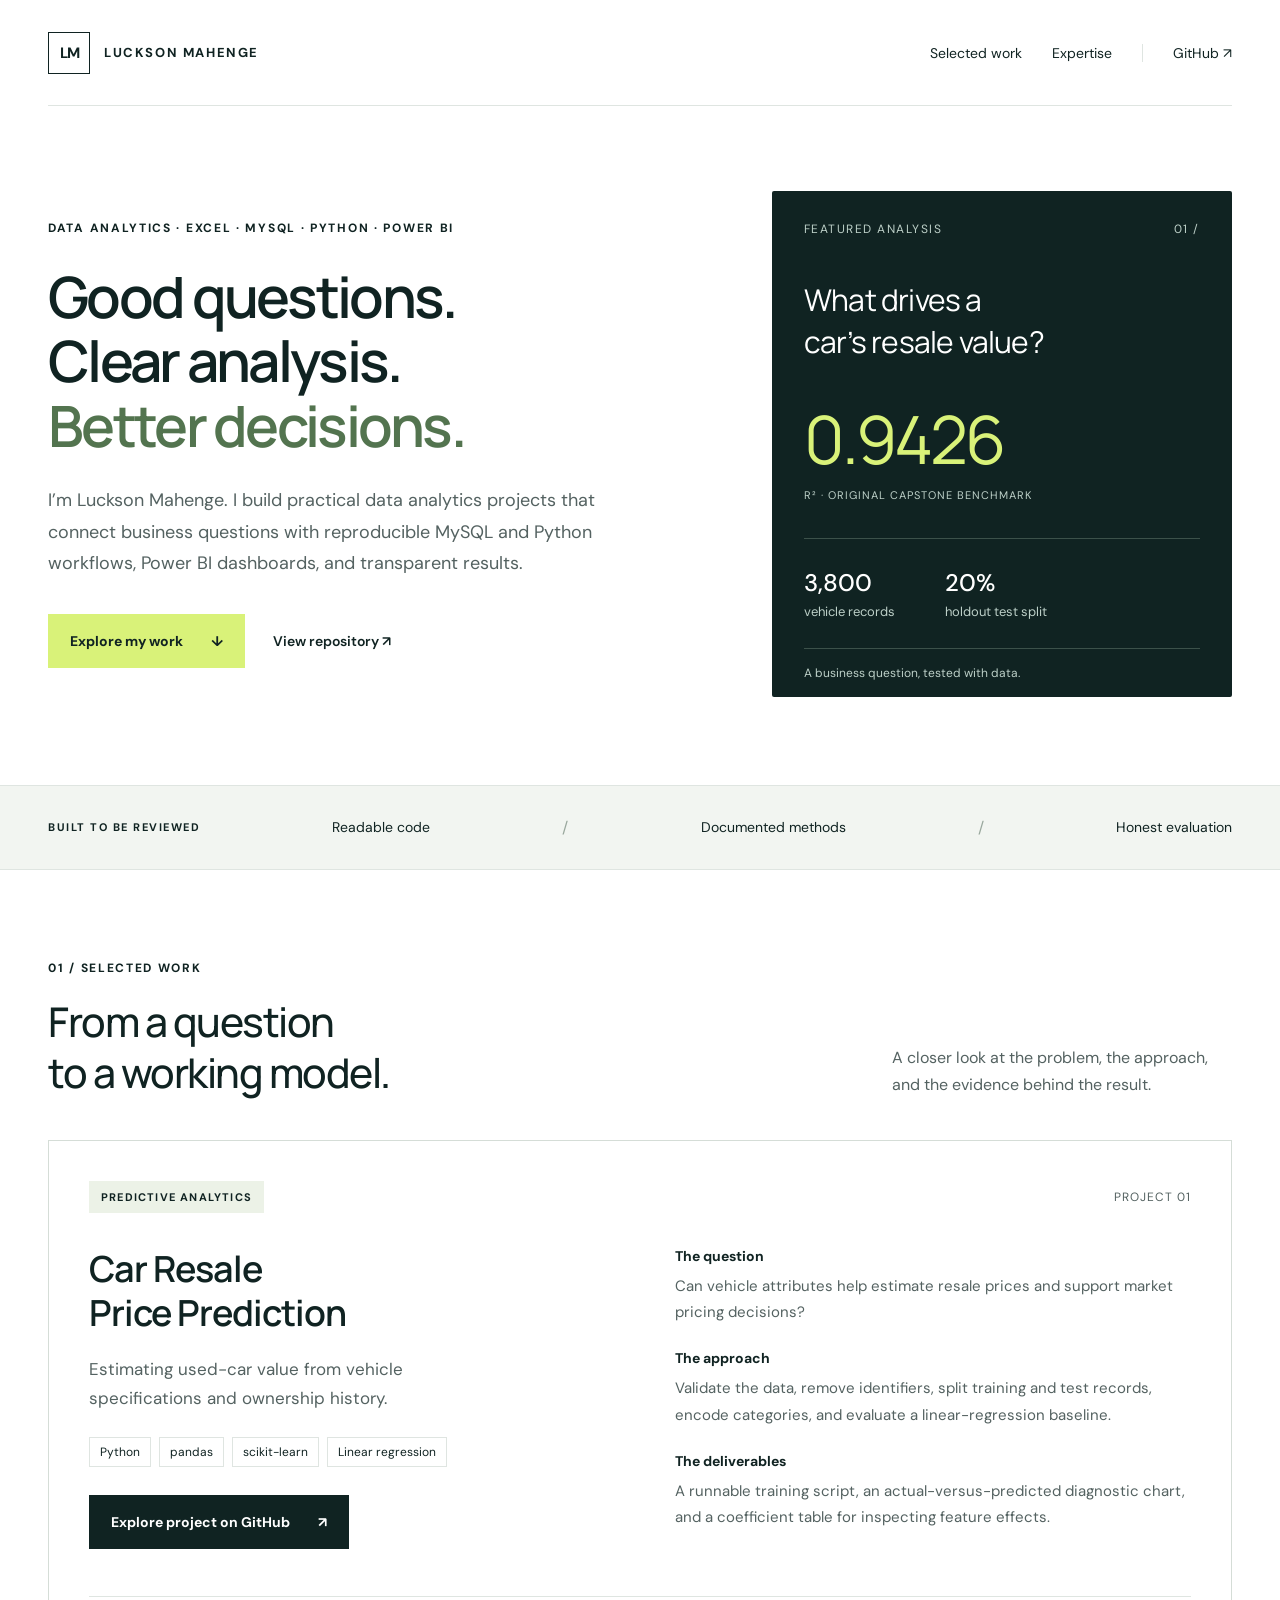
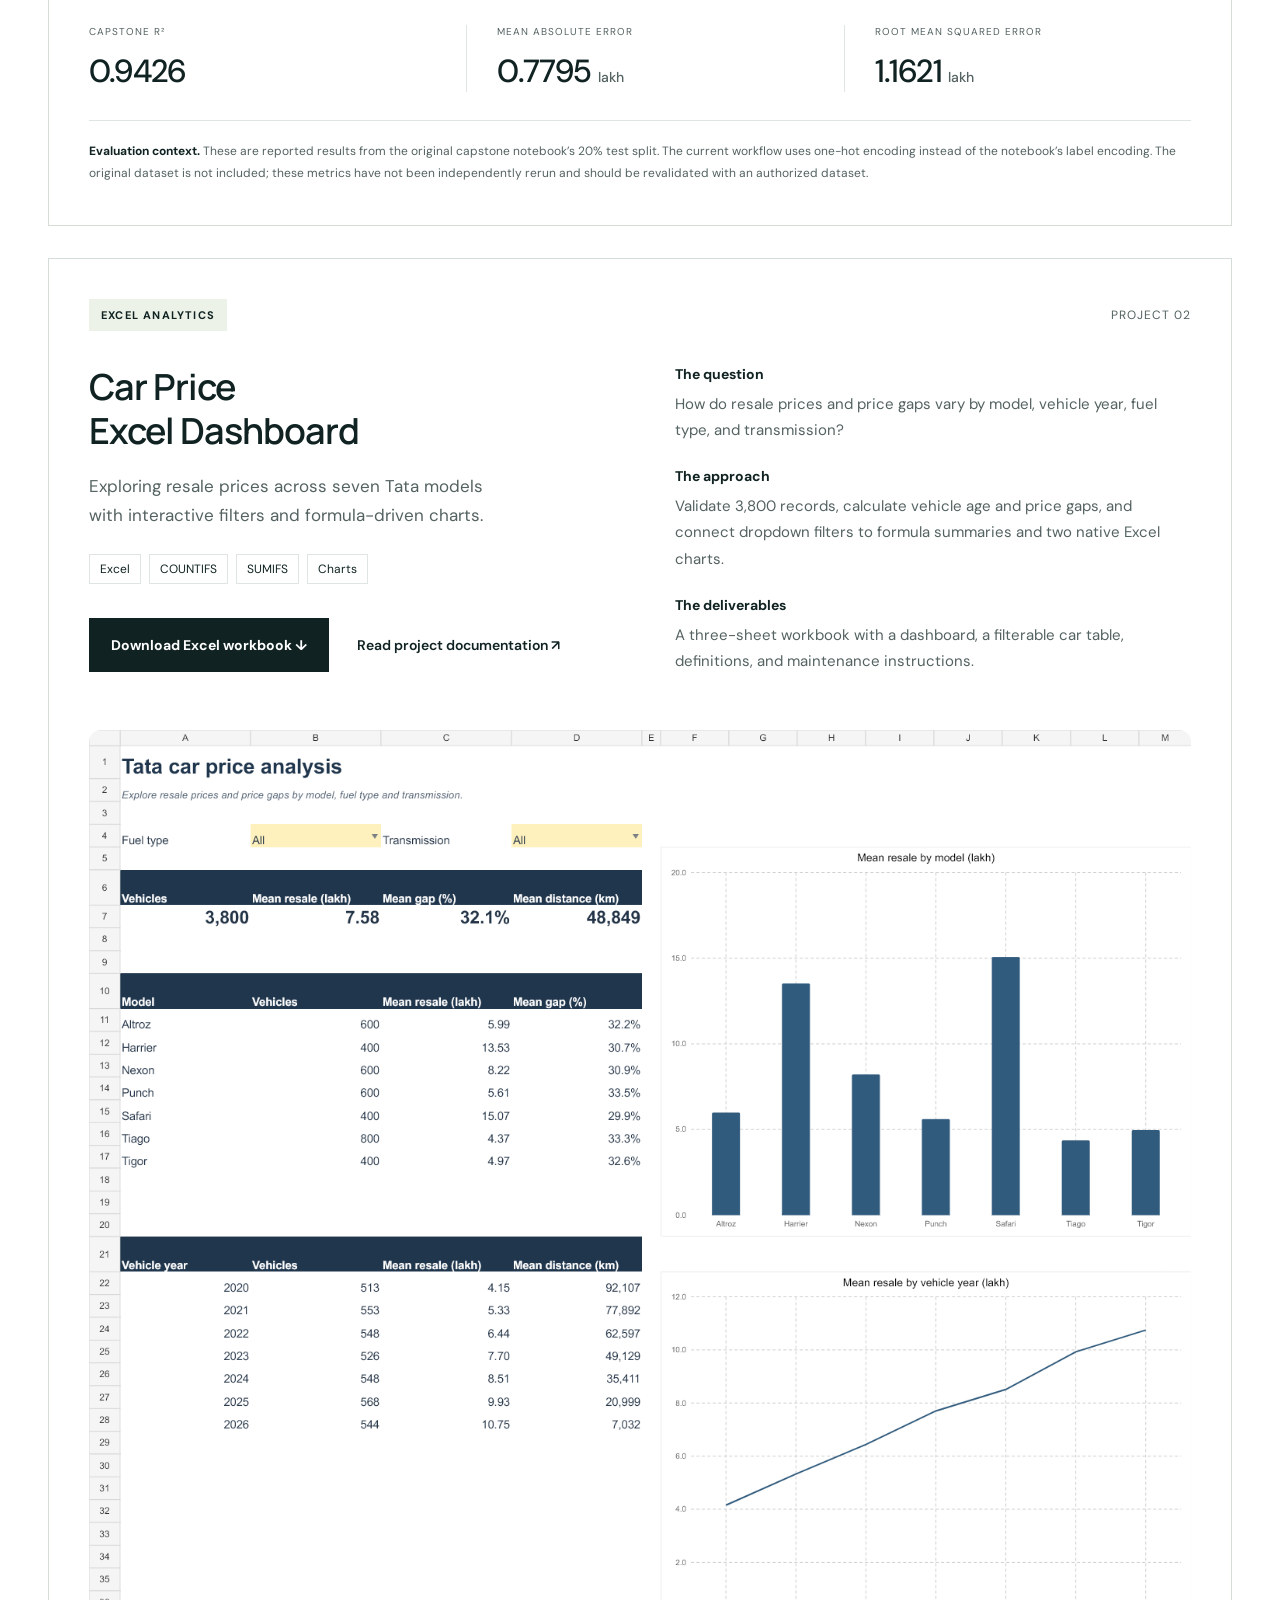
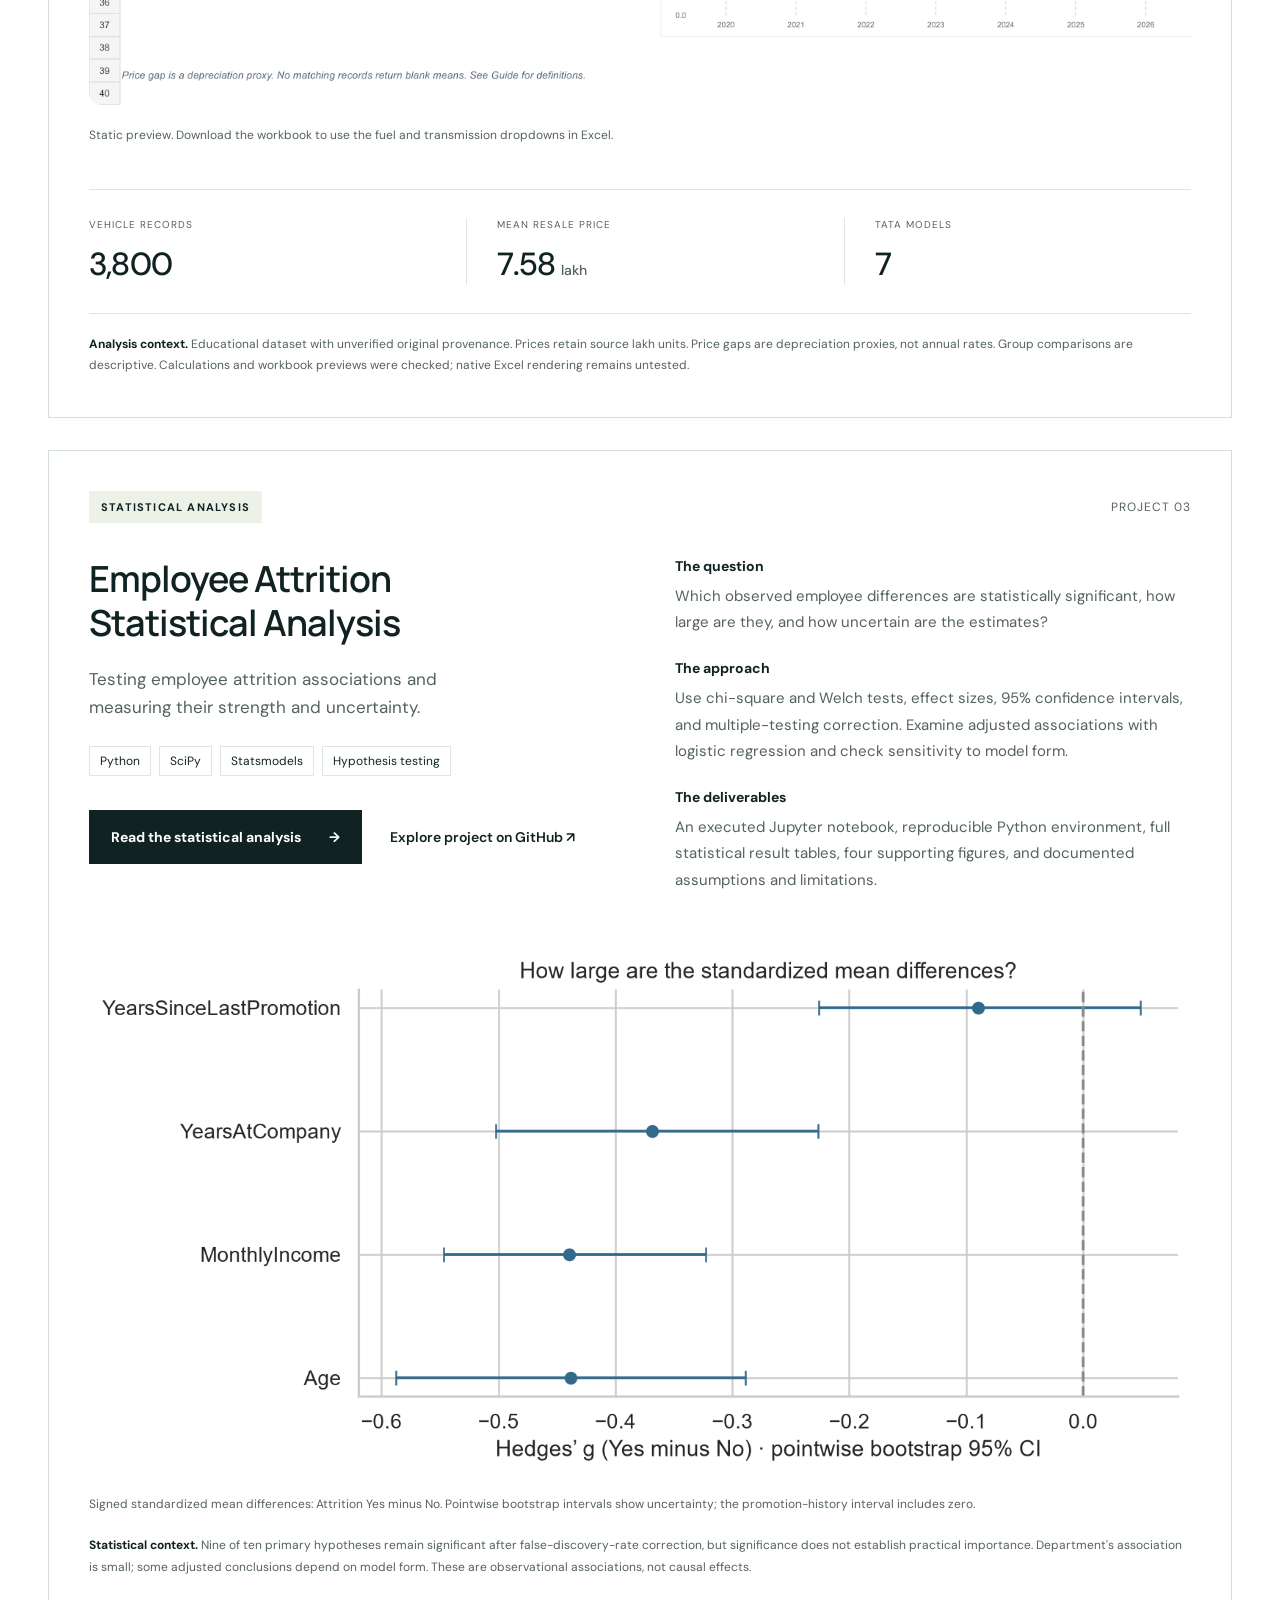
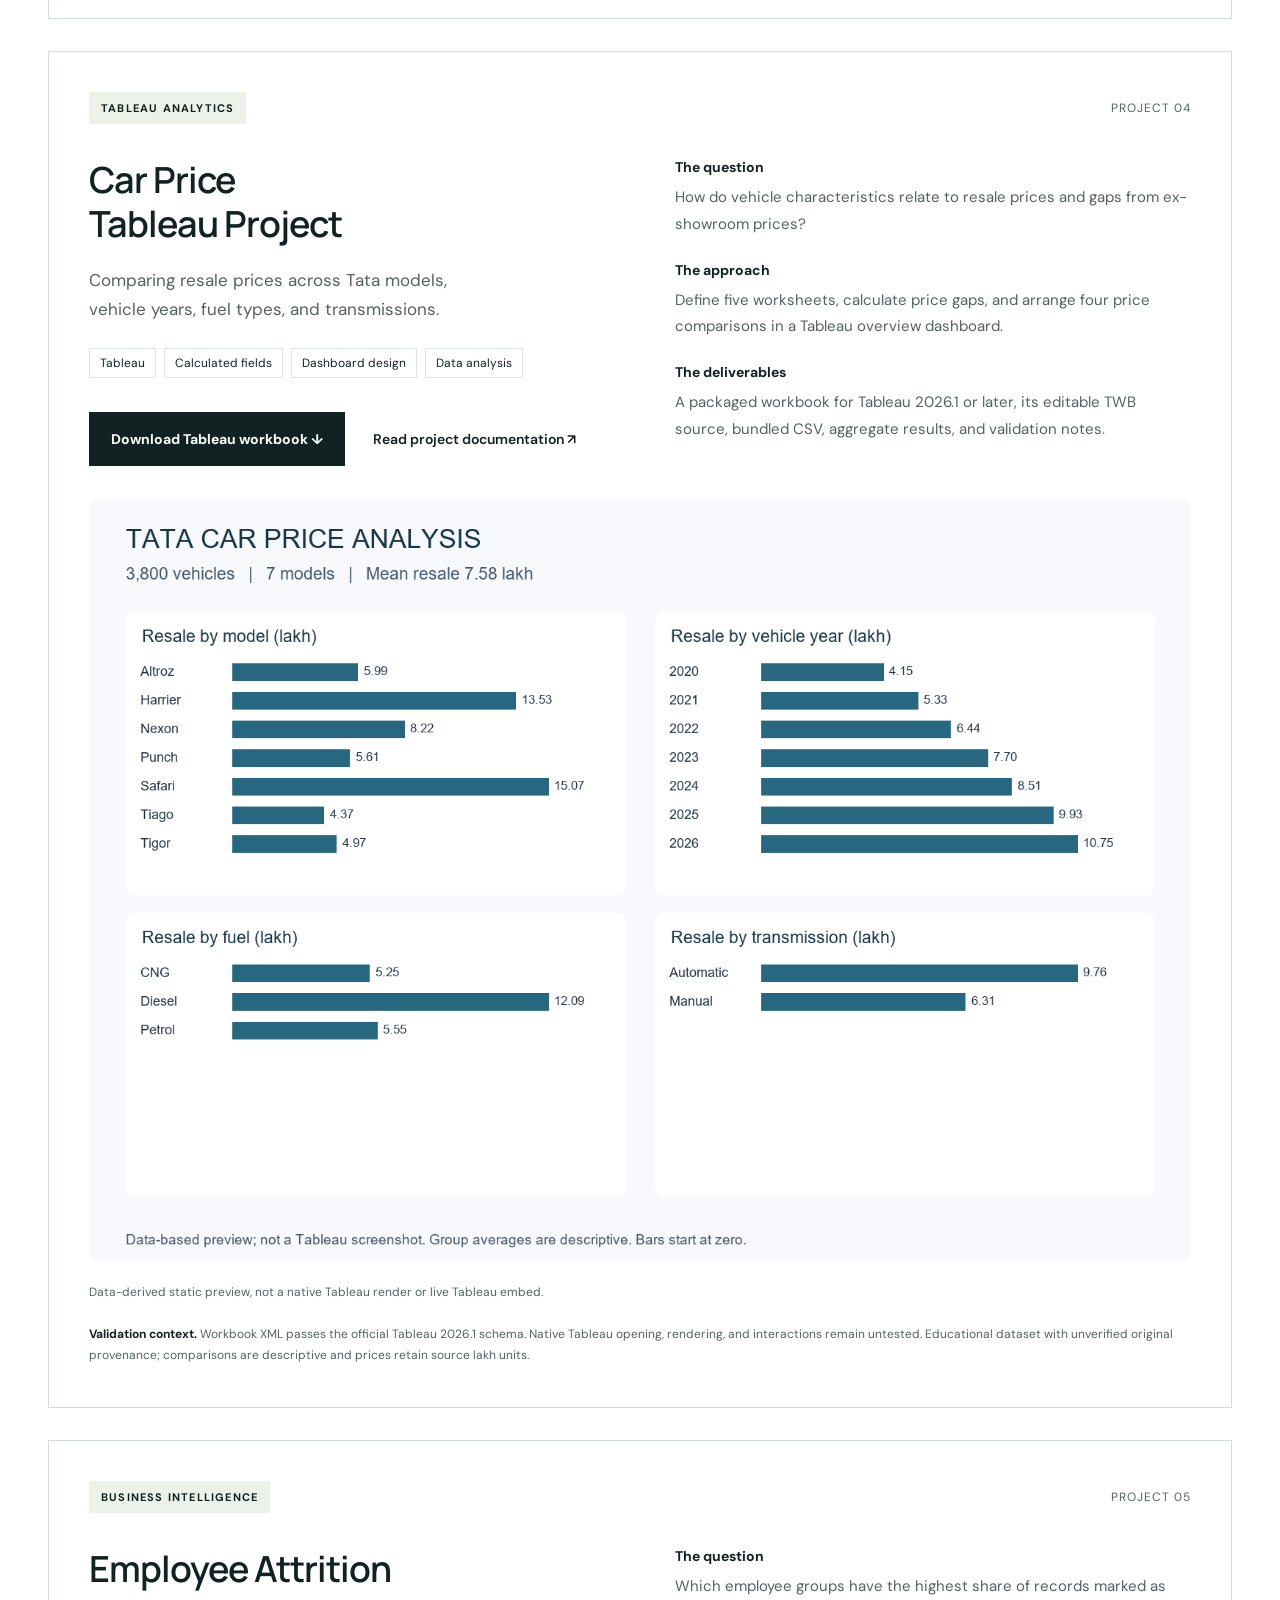
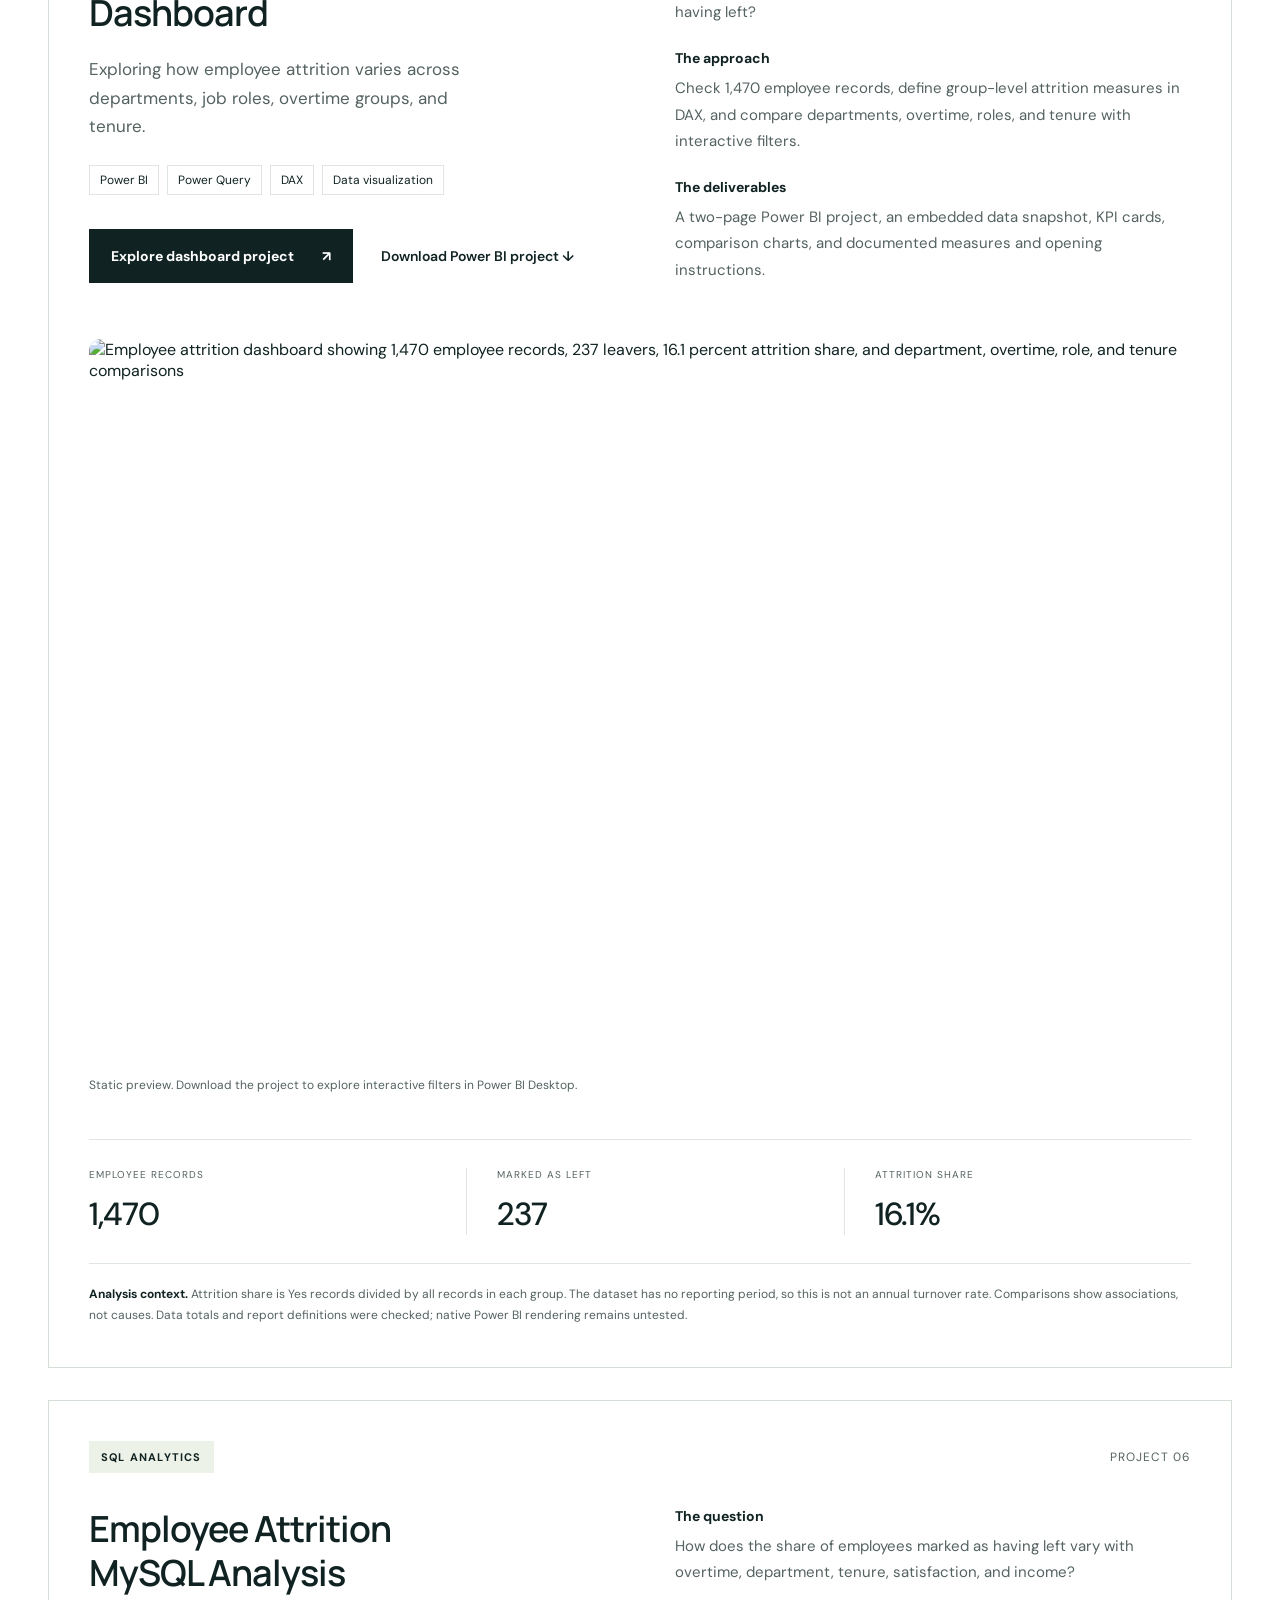
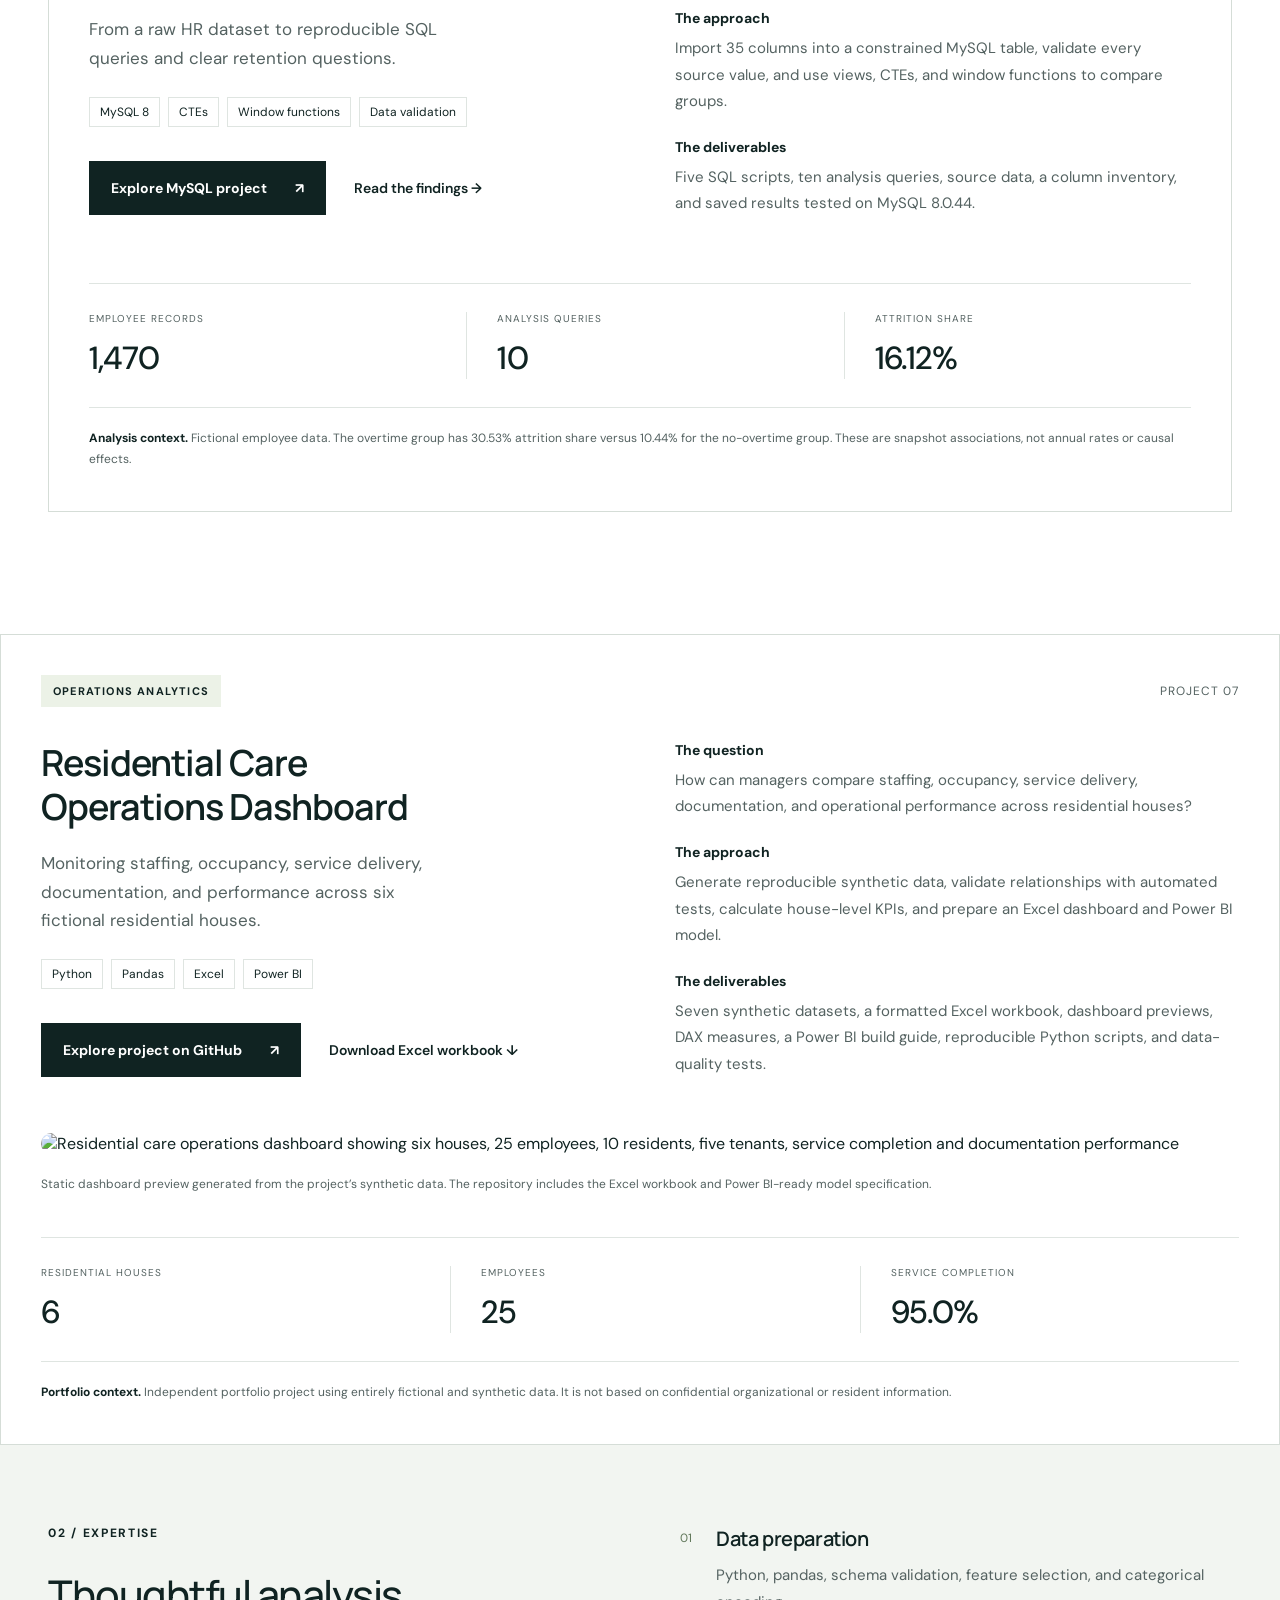
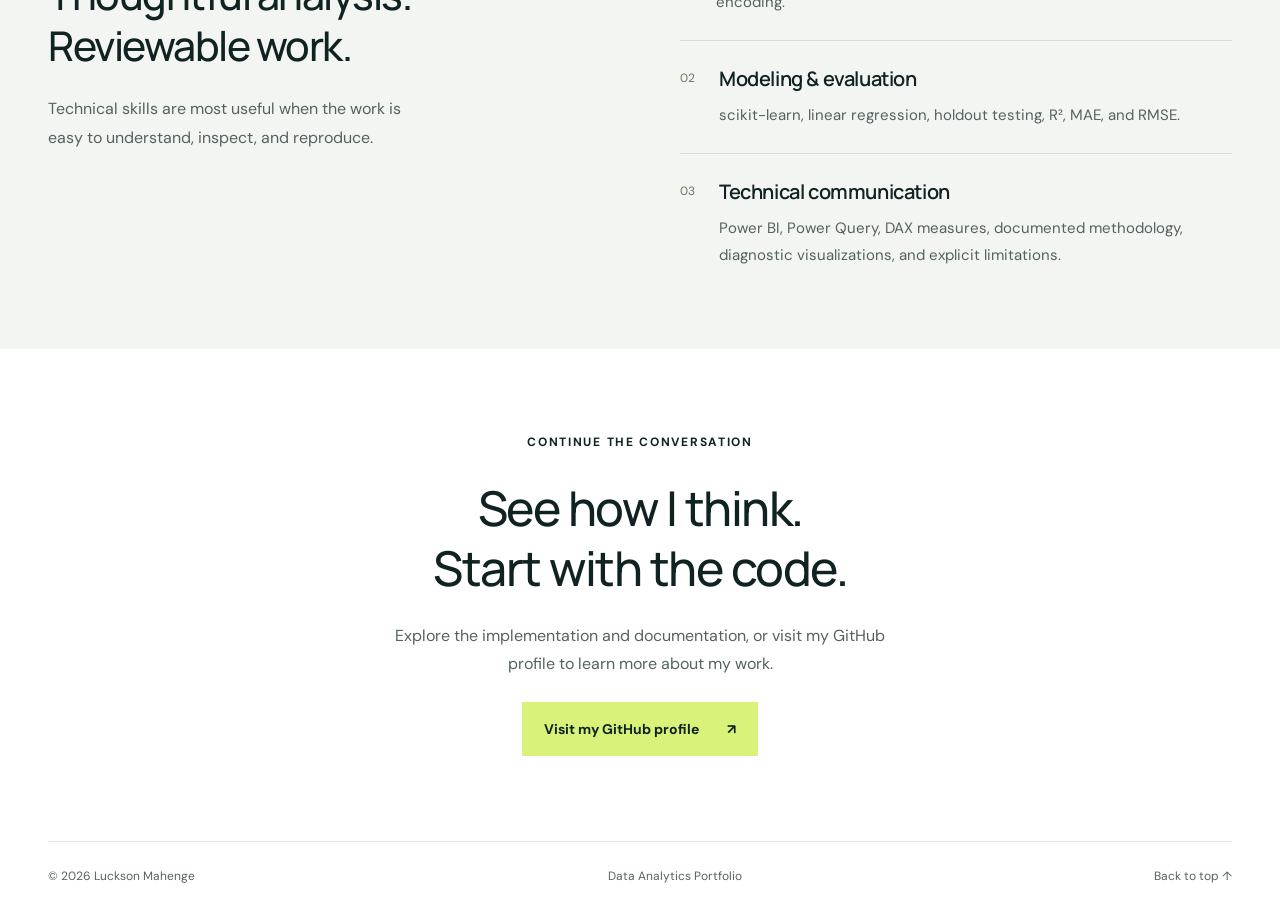
==== commit affd3799: "Add residential care operations project to portfolio site" ====
--- a/docs/index.html
+++ b/docs/index.html
@@ -80,6 +80,22 @@
 </section>  
+<article class="project" id="residential-care-operations" style="margin-top:32px">
+<div class="project-heading"><span class="pill">OPERATIONS ANALYTICS</span><span class="project-index">PROJECT 07</span></div>
+<div class="project-grid"><div><h3>Residential Care<br>Operations Dashboard</h3>
+<p class="project-lede">Monitoring staffing, occupancy, service delivery, documentation, and performance across six fictional residential houses.</p>
+<ul class="tags" aria-label="Residential care project technologies"><li>Python</li><li>Pandas</li><li>Excel</li><li>Power BI</li></ul>
+<div class="actions" style="flex-wrap:wrap"><a class="button dark" href="https://github.com/luckson-git/Residential-Care-Service">Explore project on GitHub <span aria-hidden="true">↗</span></a>
+<a class="text-link" href="https://github.com/luckson-git/Residential-Care-Service/raw/refs/heads/main/outputs/residential_care_operations_data.xlsx">Download Excel workbook <span aria-hidden="true">↓</span></a></div></div>
+<div class="case-study"><div><h4>The question</h4><p>How can managers compare staffing, occupancy, service delivery, documentation, and operational performance across residential houses?</p></div>
+<div><h4>The approach</h4><p>Generate reproducible synthetic data, validate relationships with automated tests, calculate house-level KPIs, and prepare an Excel dashboard and Power BI model.</p></div>
+<div><h4>The deliverables</h4><p>Seven synthetic datasets, a formatted Excel workbook, dashboard previews, DAX measures, a Power BI build guide, reproducible Python scripts, and data-quality tests.</p></div></div></div>
+<figure style="margin:32px 0 0"><a href="https://github.com/luckson-git/Residential-Care-Service"><img src="https://raw.githubusercontent.com/luckson-git/Residential-Care-Service/main/images/dashboard-overview.png" alt="Residential care operations dashboard showing six houses, 25 employees, 10 residents, five tenants, service completion and documentation performance" loading="lazy" style="display:block;width:100%;height:auto;border-radius:12px"></a>
+<figcaption class="method-note">Static dashboard preview generated from the project’s synthetic data. The repository includes the Excel workbook and Power BI-ready model specification.</figcaption></figure>
+<div class="results"><div><span>RESIDENTIAL HOUSES</span><strong>6</strong></div><div><span>EMPLOYEES</span><strong>25</strong></div><div><span>SERVICE COMPLETION</span><strong>95.0%</strong></div></div>
+<p class="method-note"><strong>Portfolio context.</strong> Independent portfolio project using entirely fictional and synthetic data. It is not based on confidential organizational or resident information.</p>
+</article>
+
 <section class="expertise" id="skills"><div class="wrap expertise-grid"><div><p class="eyebrow">02 / EXPERTISE</p><h2>Thoughtful analysis.<br>Reviewable work.</h2><p class="expertise-intro">Technical skills are most useful when the work is easy to understand, inspect, and reproduce.</p></div><div class="skills-list"><div><span>01</span><div><h3>Data preparation</h3><p>Python, pandas, schema validation, feature selection, and categorical encoding.</p></div></div><div><span>02</span><div><h3>Modeling & evaluation</h3><p>scikit-learn, linear regression, holdout testing, R², MAE, and RMSE.</p></div></div><div><span>03</span><div><h3>Technical communication</h3><p>Power BI, Power Query, DAX measures, documented methodology, diagnostic visualizations, and explicit limitations.</p></div></div></div></div></section>  
